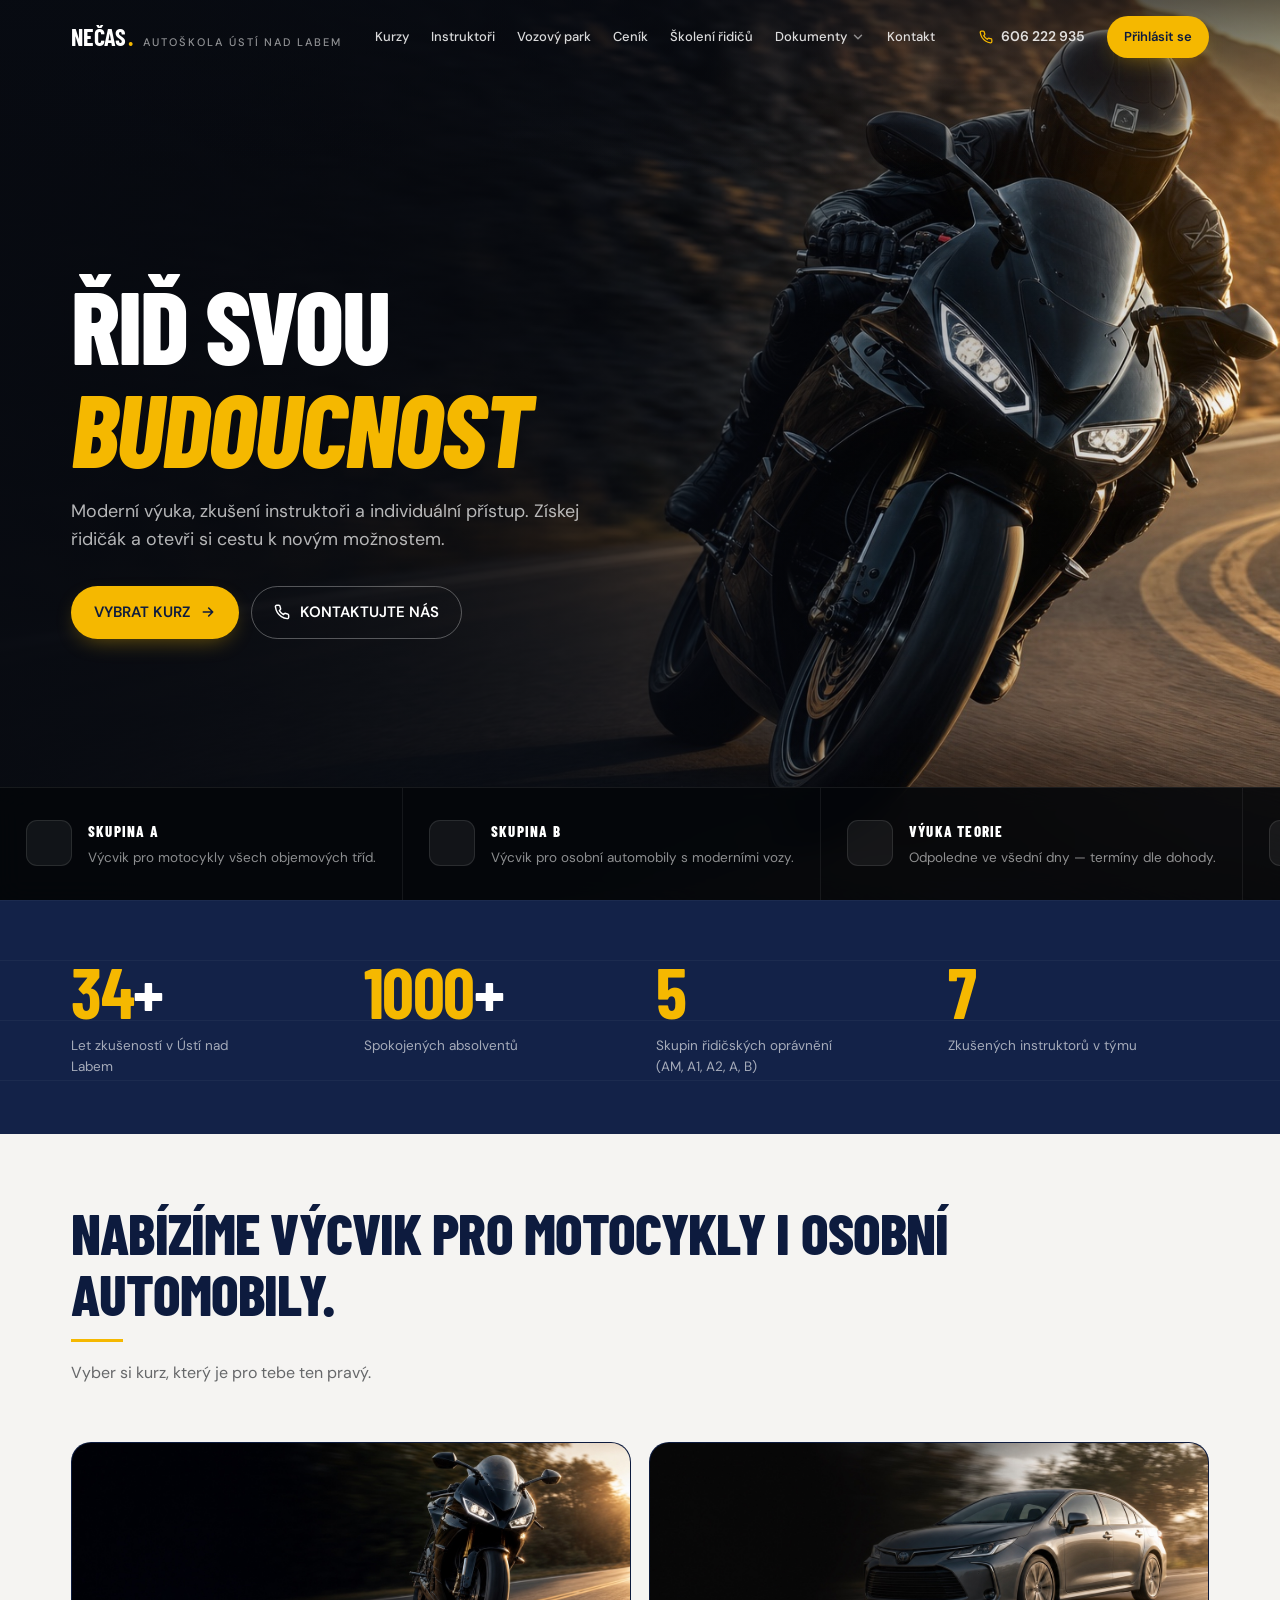
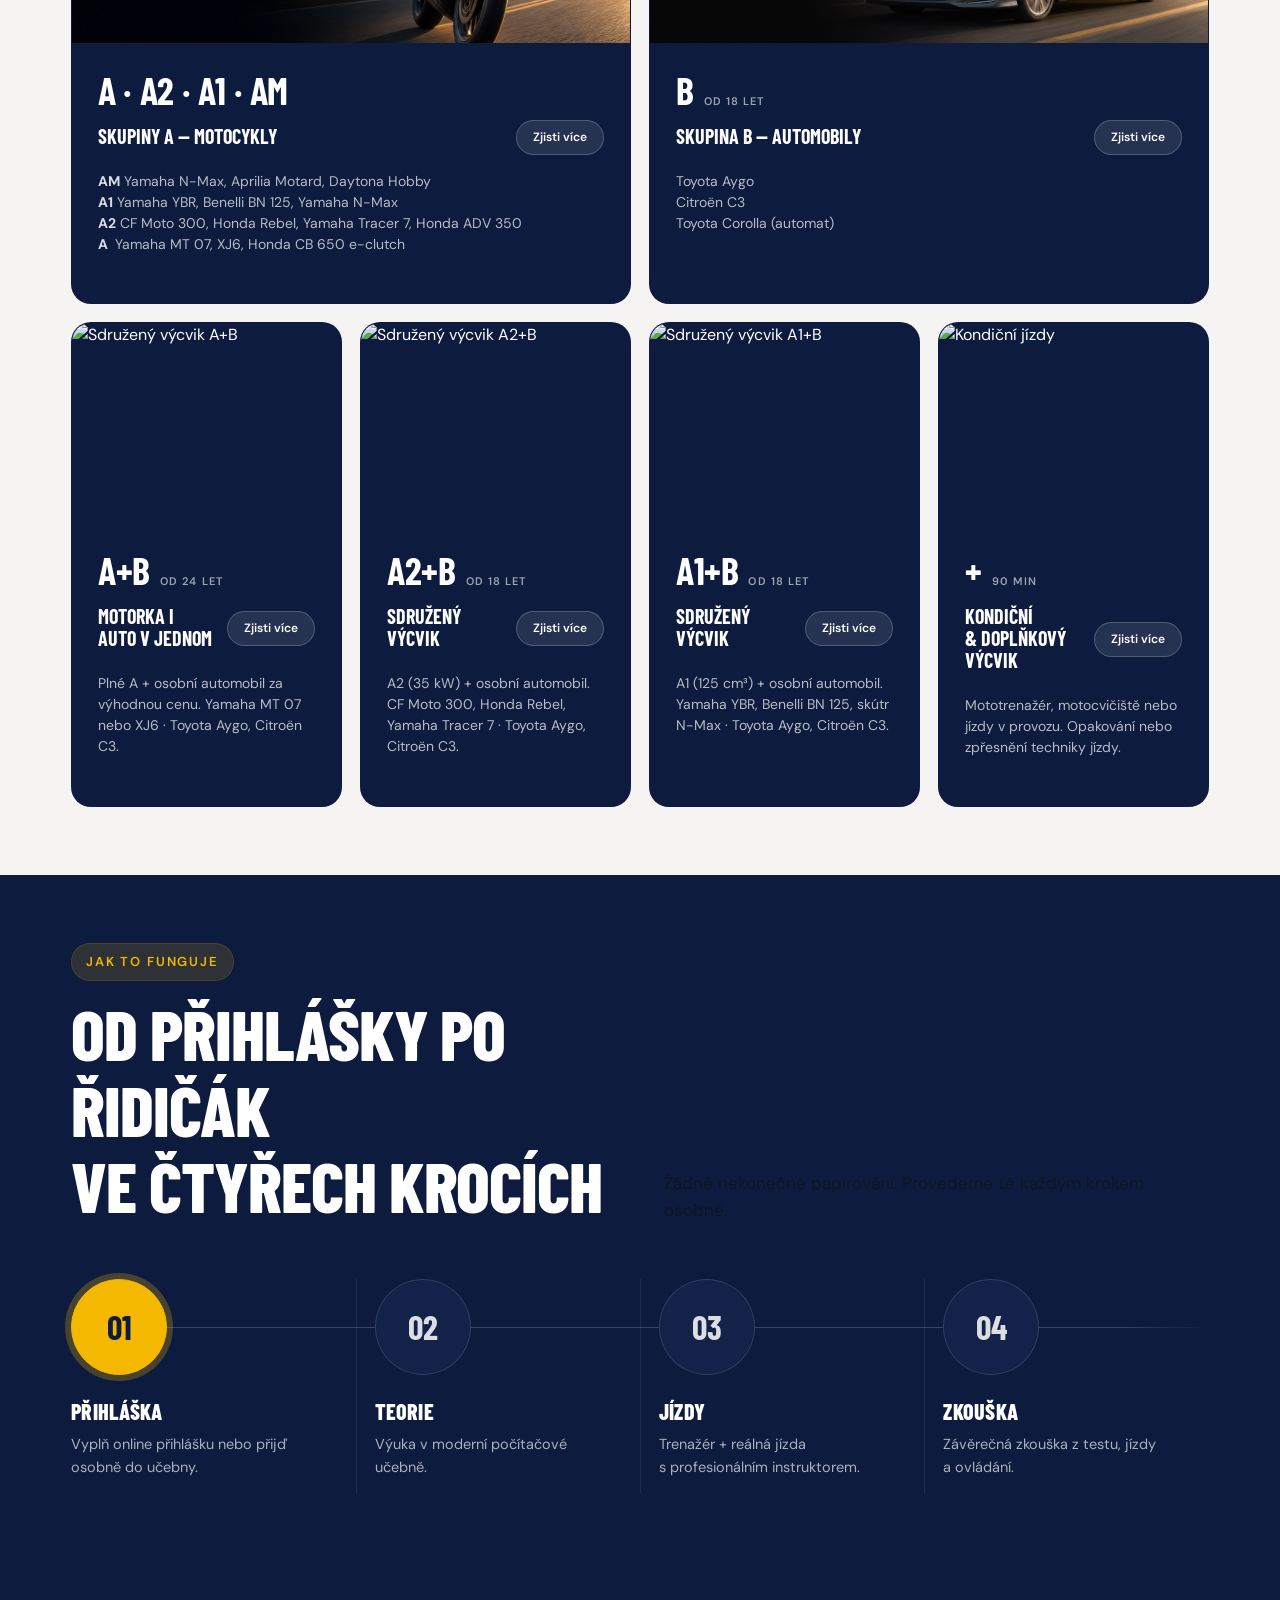
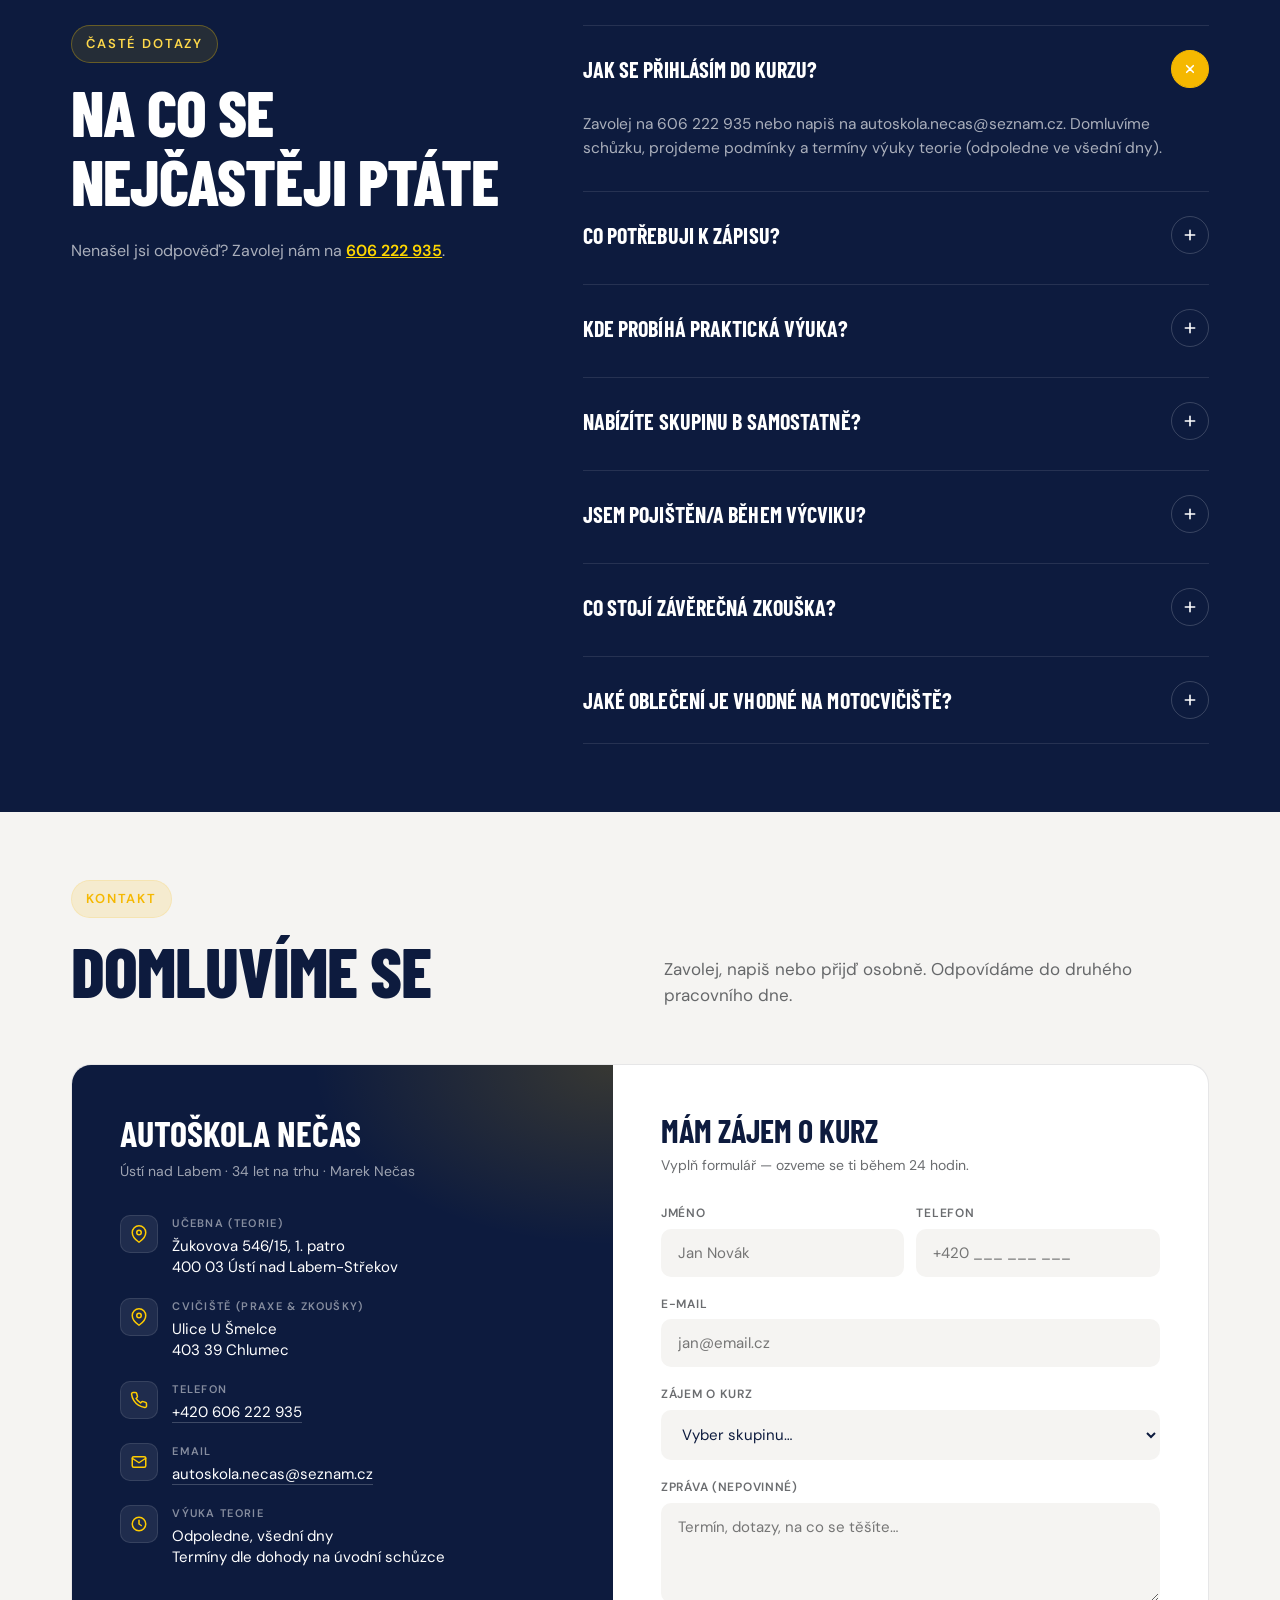
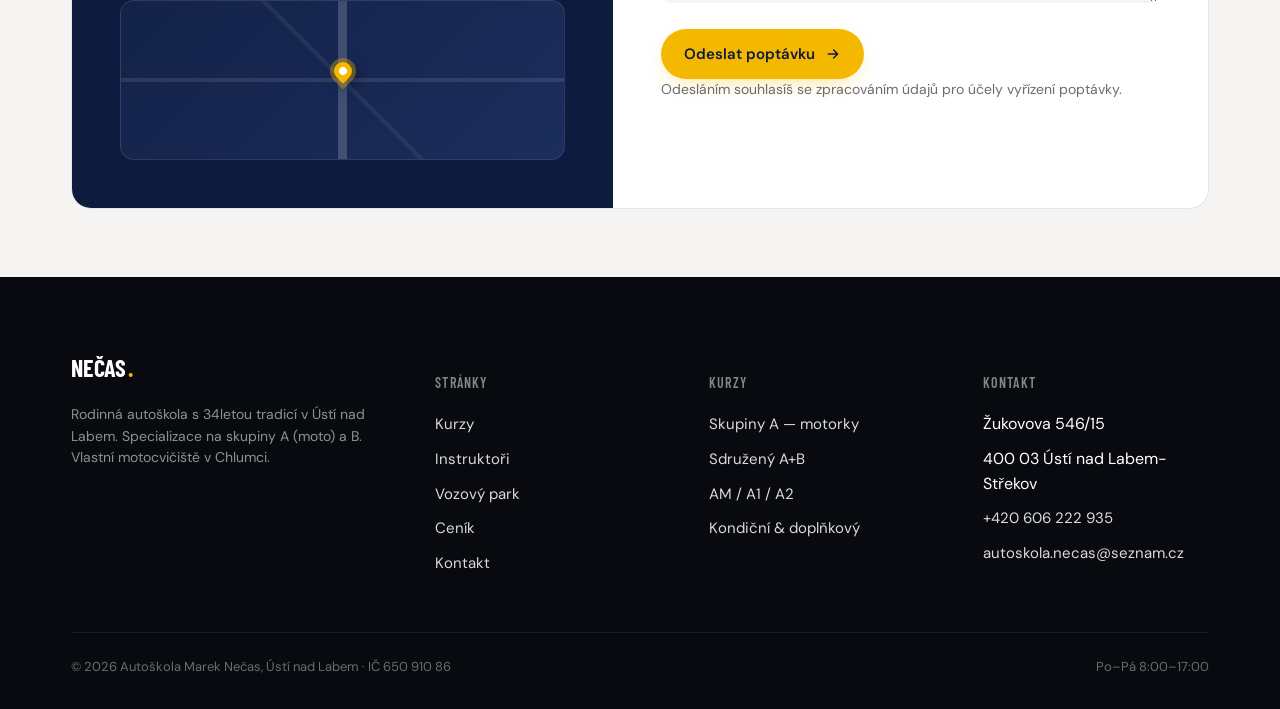
==== index.html @ 1e36114b "Refactor CSS transitions for improved performance and responsiveness across various components" ====
<!doctype html>
<html lang="cs">
<head>
<meta charset="utf-8" />
<meta name="viewport" content="width=device-width,initial-scale=1" />
<title>Autoškola Nečas Ústí nad Labem — Získej řidičák s jistotou</title>
<meta name="description" content="Autoškola Marek Nečas v Ústí nad Labem. 34+ let tradice, specializace na skupiny A (moto) a B. Vlastní motocvičiště v Chlumci. Tel: 606 222 935." />
<link rel="preconnect" href="https://fonts.googleapis.com">
<link rel="preconnect" href="https://fonts.gstatic.com" crossorigin>
<link href="https://fonts.googleapis.com/css2?family=Barlow+Condensed:ital,wght@0,700;0,800;0,900;1,700;1,800;1,900&family=DM+Sans:wght@400;500;600;700&display=block" rel="stylesheet">
<link rel="stylesheet" href="https://cdn.jsdelivr.net/npm/@tabler/icons-webfont@latest/dist/tabler-icons.min.css">
<link rel="stylesheet" href="css/style.css">
<style>
/* HERO — dark split with photo */
.hero{position:relative; background:#080B12; color:#fff; height:100svh; min-height:500px; display:flex; flex-direction:column; padding:clamp(100px,12vw,150px) 0 0; margin-top:calc(-1 * var(--nav-h))}
.hero::before{content:""; position:absolute; top:0; left:0; right:0; height:180px; background:linear-gradient(to bottom, rgba(8,11,18,.65) 0%, transparent 100%); z-index:2; pointer-events:none}
/* Right photo */
.hero__photo{position:absolute; inset:0; width:100%; height:100%; pointer-events:none; z-index:1}
.hero__photo img{width:100%; height:100%; object-fit:cover; object-position:center center}
.hero__photo::before{content:""; position:absolute; inset:0; background:linear-gradient(to right, rgba(8,11,18,.92) 0%, rgba(8,11,18,.70) 45%, rgba(8,11,18,.25) 75%, transparent 100%); z-index:2; pointer-events:none}
/* Hero content — left side */
.hero__content{position:relative; z-index:2; max-width:var(--max); margin:0 auto; padding:0 var(--pad) clamp(130px,16vh,160px); width:100%; flex:1 1 auto; display:flex; align-items:center}
.hero__inner{max-width:clamp(300px,46%,560px)}
.hero__inner h1{color:#fff; font-size:clamp(52px,8vw,116px); max-width:14ch; margin:0 0 20px; line-height:1; letter-spacing:-.02em; padding-top:0.06em}
.hero__inner h1 .accent{color:var(--red); display:block; font-style:italic; padding-right:0.18em; overflow:visible}
.hero__lead{font-size:clamp(16px,1.4vw,18px); color:rgba(255,255,255,.70); max-width:44ch; line-height:1.55; margin:0 0 32px}
.hero__ctas{display:flex; flex-wrap:wrap; gap:12px}
/* Feature strip */
.hero__strip{position:absolute; bottom:0; left:0; right:0; z-index:3; background:rgba(4,6,10,.88); backdrop-filter:blur(12px); border-top:1px solid rgba(255,255,255,.08); overflow:hidden}
.hero__strip-inner{display:flex; width:max-content; animation:hero-ticker 55s linear infinite}
.hero__strip-inner:hover{animation-play-state:paused}
@keyframes hero-ticker{from{transform:translateX(0)} to{transform:translateX(-50%)}}
.hero__strip-item{flex-shrink:0; min-width:260px; display:flex; align-items:flex-start; gap:16px; padding:32px 26px; border-right:1px solid rgba(255,255,255,.07)}
.hero__strip-icon{flex-shrink:0; width:46px; height:46px; border-radius:11px; background:rgba(255,255,255,.06); border:1px solid rgba(255,255,255,.10); display:flex; align-items:center; justify-content:center; color:var(--red)}
.hero__strip-icon .ti{font-size:23px; line-height:1; display:flex}
.hero__strip-item strong{display:block; font-family:var(--f-display); font-size:15px; font-weight:800; letter-spacing:.08em; text-transform:uppercase; color:#fff; margin-bottom:5px}
.hero__strip-item p{font-size:13.5px; color:rgba(255,255,255,.55); line-height:1.5; margin:0}
/* Tablet */
@media(max-width:920px){
  .hero__inner{max-width:65%}
  .hero__photo img{object-fit:cover; object-position:70% center}
  .hero__photo::before{background:linear-gradient(to right, rgba(8,11,18,.97) 0%, rgba(8,11,18,.80) 42%, rgba(8,11,18,.35) 68%, transparent 100%)}
}
/* Mobil */
@media(max-width:720px){
  .hero{padding:clamp(78px,14vw,106px) 0 0}
  .hero__content{align-items:flex-start; padding-top:clamp(16px,4vw,28px)}
  /* Foto jen pravá polovina — motorka vyčnívá jako accent */
  .hero__photo{position:absolute; inset:0; width:100%; height:100%}
  .hero__photo img{object-fit:cover; object-position:75% center; width:100%; height:100%}
  /* Silný gradient zleva — levá polovina tmavá pro text, pravá průhledná */
  .hero__photo::before{background:linear-gradient(to right, rgba(8,11,18,.98) 0%, rgba(8,11,18,.90) 45%, rgba(8,11,18,.50) 68%, transparent 100%)}
  .hero__inner{max-width:100%}
  .hero__strip-item{padding:22px 18px; min-width:220px}
}
@media(max-width:480px){
  .hero__inner h1{font-size:clamp(44px,12vw,68px)}
  .hero__strip-item p{display:none}
  .hero__strip-item{padding:16px 12px; gap:10px}
}
@media (max-width:720px){
  .hero__ctas .btn--primary{background:var(--ink); color:#fff; box-shadow:none}
  .hero__ctas .btn--primary:hover{background:#111827; color:#fff}
  .hero__ctas .btn--ghost-dark{background:rgba(15,17,23,.45); backdrop-filter:blur(6px); border-color:rgba(255,255,255,.4)}
}
@media (max-width:640px){
  .course--feature{grid-template-columns:1fr}
  .course__visual{display:none}
}

/* STATS */
.stats{background:var(--ink-2); color:#fff; padding:48px 0; position:relative; overflow:hidden}
.stats::before{content:""; position:absolute; inset:0; background-image:linear-gradient(rgba(255,255,255,.04) 1px, transparent 1px); background-size:100% 60px; pointer-events:none}
.stats__grid{position:relative; display:grid; grid-template-columns:repeat(4, 1fr); gap:32px}
.stat{padding:8px 0}
.stat__num{font-family:var(--f-display); font-weight:700; font-size:clamp(48px, 5.5vw, 72px); line-height:1; color:var(--red); letter-spacing:-.02em}
.stat__lbl{margin-top:10px; font-size:13.5px; color:rgba(255,255,255,.62); max-width:22ch}
@media (max-width:780px){.stats__grid{grid-template-columns:repeat(2,1fr); gap:28px}}

/* SECTION */
.section{padding:clamp(40px, 5.5vw, 68px) 0}
.section.dark{background:var(--ink); color:#fff}
.section.dark h1, .section.dark h2, .section.dark h3, .section.dark h4{color:#fff}
.section.dark p{color:rgba(255,255,255,.7)}
.section__head{display:grid; grid-template-columns:1fr 1fr; gap:48px; align-items:end; margin-bottom:56px}
.section__head p{color:var(--muted); font-size:17px; max-width:48ch; margin:0}
.section.dark .section__head p{color:rgba(255,255,255,.7)}
@media (max-width:780px){.section__head{grid-template-columns:1fr; gap:20px; margin-bottom:36px}}

/* COURSES grid */
.courses{background:var(--paper)}
.courses__grid{display:grid; grid-template-columns:repeat(4, 1fr); gap:18px}
.course{background:#fff; border:1px solid var(--line); border-radius:var(--r-lg); padding:28px 26px; display:flex; flex-direction:column; justify-content:space-between; min-height:340px; transition:box-shadow .2s ease, border-color .2s ease; position:relative}
.course:hover{box-shadow:0 24px 50px -24px rgba(15,17,23,.18); border-color:rgba(245,184,0,.50)}
.course__icon{width:48px; height:48px; border-radius:12px; background:var(--paper); display:flex; align-items:center; justify-content:center; color:var(--ink); margin-bottom:24px}
.course__icon svg{width:24px; height:24px}
.course__icon .ti{font-size:24px; line-height:1; display:flex}
.course__icons{display:flex; align-items:center; gap:8px; margin-bottom:24px}
.course__icons .course__icon{margin-bottom:0}
.course__icons-sep{font-size:13px; font-weight:700; opacity:.4; line-height:1}
.course__group{font-family:var(--f-display); font-weight:700; font-size:38px; line-height:1; color:var(--ink); letter-spacing:-.01em; display:flex; align-items:baseline; gap:10px; flex-wrap:wrap}
.course__group .age{font-family:var(--f-text); font-size:11px; font-weight:600; color:var(--muted); letter-spacing:.1em; text-transform:uppercase}
.course__name{font-family:var(--f-display); font-size:20px; font-weight:700; line-height:1.1; margin:8px 0 12px; text-transform:uppercase}
.course__desc{color:var(--muted); font-size:14px; line-height:1.5; margin:0 0 20px}
.course__foot{display:flex; align-items:center; justify-content:space-between; gap:12px; padding-top:20px; border-top:1px solid var(--line)}
.course__price{font-family:var(--f-display); font-weight:800; font-size:22px; color:var(--ink); line-height:1; display:flex; flex-direction:column; gap:4px}
.course__price small{font-family:var(--f-text); font-size:11px; font-weight:500; color:var(--muted); letter-spacing:.08em; text-transform:uppercase}
.course__cta{width:42px; height:42px; border-radius:50%; background:var(--ink); color:#fff; display:flex; align-items:center; justify-content:center; text-decoration:none; transition:background .18s ease, transform .18s ease}
.course__cta:hover{background:var(--red); transform:translate(2px,-2px)}
.course__cta svg{width:18px; height:18px}
.course--feature{grid-column:span 2; background:var(--ink); color:#fff; display:grid; grid-template-columns:1fr auto; gap:24px; position:relative; overflow:hidden; border-color:transparent}
.course--feature::before{content:""; position:absolute; inset:0; background:radial-gradient(closest-side, rgba(245,184,0,.20), transparent 70%); top:-40%; right:-40%; width:80%; height:80%; filter:blur(40px)}
.course--feature > *{position:relative; z-index:1}
.course--feature .course__icon{background:rgba(255,255,255,.10); color:#fff}
.course--feature .course__group{color:#fff}
.course--feature .course__group .age{color:rgba(255,255,255,.6)}
.course--feature .course__desc{color:rgba(255,255,255,.7)}
.course--feature .course__price{color:#fff}
.course--feature .course__foot{border-top-color:rgba(255,255,255,.14)}
.course--feature .course__cta{background:var(--red)}
.course--feature .course__cta:hover{background:#fff; color:var(--ink)}
.course--dark{background:var(--ink); color:#fff; border-color:transparent}
.course--dark .course__icon{background:rgba(255,255,255,.10); color:#fff}
.course--dark .course__group{color:#fff}
.course--dark .course__group .age{color:rgba(255,255,255,.6)}
.course--dark .course__desc{color:rgba(255,255,255,.7)}
.course--dark .course__price{color:#fff}
.course--dark .course__price small{color:rgba(255,255,255,.5)}
.course--dark .course__foot{border-top-color:rgba(255,255,255,.14)}
.course--dark .course__cta{background:var(--red)}
.course--dark .course__cta:hover{background:#fff; color:var(--ink)}
.course--dark:hover{border-color:rgba(245,184,0,.55)}
.course__badge{display:table; margin-left:auto; background:var(--red); color:var(--ink); font-size:11px; font-weight:700; letter-spacing:.1em; text-transform:uppercase; padding:7px 12px; border-radius:999px; margin-bottom:20px}
.course__visual{display:flex; align-items:flex-end; justify-content:flex-end; margin:-28px -26px -28px 0}
.big-letter{font-family:var(--f-display); font-weight:700; font-size:280px; line-height:.78; color:rgba(255,255,255,.06); letter-spacing:-.04em; user-select:none}
@media (max-width:1080px){.courses__grid{grid-template-columns:1fr 1fr} .course--feature{grid-column:span 2}}
@media (max-width:640px){.courses__grid{grid-template-columns:1fr} .course--feature{grid-column:span 1} .big-letter{font-size:200px}}

/* COURSES INTRO */
.courses__intro{margin-bottom:56px}
.courses__intro-text h2{font-size:clamp(36px,4.5vw,60px); margin:0 0 0; line-height:1.05}
.courses__intro-text h2::after{content:""; display:block; width:52px; height:3px; background:var(--red); margin-top:16px; margin-bottom:18px}
.courses__intro-text p{color:var(--muted); font-size:16px; max-width:40ch; margin:0 0 14px; line-height:1.6}
.courses__intro-text .promo{font-size:13.5px}
.courses__intro-text .promo strong{color:var(--red)}
/* GROUP OVERVIEW CARDS */
.course--group{grid-column:span 2; background:var(--ink); color:#fff; padding:0; border-color:transparent; min-height:auto; overflow:hidden; display:flex; flex-direction:column; justify-content:flex-start}
.course--group.course--single{grid-column:span 1}
.course--group:hover{border-color:rgba(245,184,0,.50)}
.course--group .course__group-img{height:200px; overflow:hidden; flex-shrink:0}
.course--group .course__group-img img{width:100%; height:100%; object-fit:cover; object-position:center center}
.course--group .course__group-body{padding:28px 26px; display:flex; flex-direction:column; flex:1}
.course--group .course__group{color:#fff}
.course--group .course__group .age{color:rgba(255,255,255,.6)}
.course--group .course__desc{color:rgba(255,255,255,.7); flex:1}
.course--group .course__foot{border-top-color:rgba(255,255,255,.14); justify-content:flex-end}
.course--group .course__cta{background:var(--red)}
.course--group .course__cta:hover{background:#fff; color:var(--ink)}
/* Zjisti více pill button */
.course__name-row{display:flex; align-items:center; justify-content:space-between; gap:12px; margin:8px 0 12px}
.course__more{font-family:var(--f-text); font-size:12px; font-weight:600; color:var(--ink); background:var(--paper-2); border:1px solid var(--line); border-radius:999px; padding:7px 16px; text-decoration:none; white-space:nowrap; flex-shrink:0; transition:background .15s, color .15s, border-color .15s}
.course__more:hover{background:var(--ink); color:#fff; border-color:var(--ink)}
.course--feature .course__more,.course--dark .course__more,.course--group .course__more{color:#fff; background:rgba(255,255,255,.10); border-color:rgba(255,255,255,.20)}
.course--feature .course__more:hover,.course--dark .course__more:hover,.course--group .course__more:hover{background:var(--red); color:var(--ink); border-color:var(--red)}

/* GALLERY */
.fleet-groups{display:grid; grid-template-columns:repeat(auto-fill, minmax(210px, 1fr)); gap:16px; margin-bottom:48px}
.fleet-group{background:var(--paper); border:1.5px solid var(--line); border-radius:var(--r-md); padding:20px 22px}
.fleet-group__label{font-family:var(--f-display); font-weight:800; font-size:13px; letter-spacing:.1em; text-transform:uppercase; color:var(--red); margin-bottom:8px}
.fleet-group__list{font-size:13.5px; color:var(--muted); line-height:1.7}
.gallery{display:grid; grid-template-columns:repeat(4, 1fr); gap:10px}
.gallery__item{aspect-ratio:3/2; overflow:hidden; border-radius:var(--r-sm); display:block; background:var(--paper-2); cursor:pointer}
.gallery__item img{width:100%; height:100%; object-fit:cover}
@media(max-width:1080px){.gallery{grid-template-columns:repeat(3, 1fr)}}
@media(max-width:640px){.gallery{grid-template-columns:repeat(2, 1fr)}}

/* WHY */
.why{background:#fff}
.why__grid{display:grid; grid-template-columns:1fr 1.4fr; gap:clamp(40px, 6vw, 80px); align-items:start}
.why__intro h2{margin-top:14px; font-size:clamp(40px, 5vw, 68px)}
.why__intro p{color:var(--muted); margin:24px 0 32px; max-width:36ch}
.why__sig{display:flex; align-items:center; gap:14px; margin-top:48px; padding-top:24px; border-top:1px solid var(--line)}
.avatar{width:48px; height:48px; border-radius:50%; background:linear-gradient(135deg, var(--red), #C98E00); color:var(--ink); font-family:var(--f-display); font-weight:800; font-size:18px; display:flex; align-items:center; justify-content:center}
.why__sig strong{display:block; font-size:15px}
.why__sig span{display:block; color:var(--muted); font-size:13px}
.why__features{display:grid; grid-template-columns:1fr 1fr; gap:18px}
.feature{background:var(--paper); border:1px solid var(--line); border-radius:var(--r-lg); padding:32px 28px; position:relative; transition:background .18s ease}
.feature:hover{background:#fff; box-shadow:0 24px 50px -24px rgba(15,17,23,.14)}
.feature__num{position:absolute; top:24px; right:28px; font-family:var(--f-text); font-size:11px; font-weight:600; letter-spacing:.14em; color:var(--muted)}
.feature__icon{width:52px; height:52px; border-radius:14px; background:#fff; border:1px solid var(--line); display:flex; align-items:center; justify-content:center; color:var(--ink); margin-bottom:24px}
.feature__icon svg{width:26px; height:26px}
.feature h3{margin-bottom:10px}
.feature p{color:var(--muted); font-size:14.5px; line-height:1.55; margin:0}
@media (max-width:880px){.why__grid{grid-template-columns:1fr} .why__features{grid-template-columns:1fr}}

/* PROCESS */
.process{background:var(--ink); color:#fff}
.process__steps{display:grid; grid-template-columns:repeat(4, 1fr); gap:0; position:relative}
.process__steps::before{content:""; position:absolute; left:0; right:0; top:48px; height:1px; background:linear-gradient(90deg, transparent, rgba(255,255,255,.18) 8%, rgba(255,255,255,.18) 92%, transparent)}
.step{padding:0 18px; position:relative; border-left:1px solid rgba(255,255,255,.08)}
.step:first-child{border-left:none; padding-left:0}
.step__num{width:96px; height:96px; border-radius:50%; background:var(--ink-2); border:1px solid rgba(255,255,255,.12); font-family:var(--f-display); font-weight:700; font-size:34px; display:flex; align-items:center; justify-content:center; margin-bottom:24px; position:relative; z-index:1; color:rgba(255,255,255,.85)}
.step.is-active .step__num{background:var(--red); border-color:var(--red); color:var(--ink); box-shadow:0 0 0 6px rgba(245,184,0,.25)}
.step h3{font-size:22px; text-transform:uppercase; font-family:var(--f-display); font-weight:800; letter-spacing:.01em; margin-bottom:10px}
.step p{color:rgba(255,255,255,.65); font-size:14.5px; line-height:1.55}
@media (max-width:880px){.process__steps{grid-template-columns:1fr 1fr} .process__steps::before{display:none} .step{border-left:none; padding:0; margin-bottom:32px}}

/* PRICE TABLE */
.price-list{display:flex; flex-direction:column; gap:10px}
.price-row{display:grid; grid-template-columns:80px 1fr 140px 120px; gap:24px; align-items:center; background:#fff; border:1px solid var(--line); border-radius:var(--r-md); padding:20px 24px; transition:border-color .15s ease}
.price-row:hover{border-color:rgba(245,184,0,.50)}
.price-row.is-feature{background:var(--ink); color:#fff; border-color:transparent}
.price-row.is-feature .price-row__group{color:var(--red-2)}
.price-row.is-feature .price-row__desc{color:rgba(255,255,255,.65)}
.price-row.is-feature .price-row__price{color:#fff}
.price-row.is-feature .price-row__price small{color:rgba(255,255,255,.5)}
.price-row__group{font-family:var(--f-display); font-weight:700; font-size:48px; line-height:1; color:var(--ink)}
.price-row__name{font-family:var(--f-display); font-size:18px; font-weight:700; text-transform:uppercase; line-height:1.1}
.price-row__desc{color:var(--muted); font-size:13px; margin:6px 0 0}
.price-row__price{font-family:var(--f-display); font-weight:800; font-size:24px; color:var(--ink); line-height:1; display:flex; flex-direction:column; gap:4px; text-align:right}
.price-row__price small{font-family:var(--f-text); font-size:11px; font-weight:500; color:var(--muted); letter-spacing:.08em; text-transform:uppercase}
.price-row__action{text-align:right}
@media (max-width:780px){.price-row{grid-template-columns:60px 1fr; gap:14px} .price-row__price, .price-row__action{grid-column:span 2; text-align:left} .price-row__action{padding-top:8px; border-top:1px solid var(--line)} .price-row.is-feature .price-row__action{border-top-color:rgba(255,255,255,.12)} .price-row__group{font-size:38px}}
.price-note{display:inline-flex; align-items:center; gap:10px; font-size:14px; color:var(--muted); background:#fff; border:1px solid var(--line); padding:14px 18px; border-radius:var(--r-md); margin-top:24px}
.price-note svg{width:18px; height:18px; color:var(--red); flex:0 0 auto}

/* FAQ */
.faq{background:var(--ink); color:#fff}
.faq__grid{display:grid; grid-template-columns:1fr 1.4fr; gap:64px; align-items:start}
.faq__list{display:flex; flex-direction:column; gap:6px}
.faq__item{border-top:1px solid rgba(255,255,255,.10)}
.faq__item:last-child{border-bottom:1px solid rgba(255,255,255,.10)}
.faq__q{width:100%; padding:24px 0; display:flex; justify-content:space-between; align-items:center; gap:24px; font-family:var(--f-display); font-size:22px; text-transform:uppercase; font-weight:700; text-align:left; color:#fff; letter-spacing:.005em; transition:color .15s ease}
.faq__q:hover{color:var(--red-2)}
.plus{width:38px; height:38px; border-radius:50%; border:1px solid rgba(255,255,255,.18); display:flex; align-items:center; justify-content:center; flex:0 0 auto; transition:transform .25s ease, background .15s ease, border-color .15s ease}
.plus svg{width:16px; height:16px}
.faq__item.open .plus{transform:rotate(45deg); background:var(--red); border-color:var(--red)}
.faq__a{display:grid; grid-template-rows:0fr; transition:grid-template-rows .3s ease}
.faq__a > div{overflow:hidden; color:rgba(255,255,255,.65); font-size:15.5px; line-height:1.6; max-width:60ch}
.faq__item.open .faq__a{grid-template-rows:1fr}
.faq__item.open .faq__a > div{padding-bottom:24px}
@media (max-width:880px){.faq__grid{grid-template-columns:1fr; gap:24px}}

/* CONTACT */
.contact{background:var(--paper)}
.contact__grid{display:grid; grid-template-columns:1fr 1.1fr; gap:0; background:#fff; border:1px solid var(--line); border-radius:var(--r-lg); overflow:hidden}
.contact__info{background:var(--ink); color:#fff; padding:48px; position:relative; overflow:hidden}
.contact__info::before{content:""; position:absolute; inset:0; background:radial-gradient(500px 300px at 100% 0%, rgba(245,184,0,.18), transparent 60%)}
.contact__info > *{position:relative; z-index:1}
.contact__info h3{font-family:var(--f-display); font-size:36px; text-transform:uppercase; color:#fff; margin-bottom:8px}
.contact__info > p{color:rgba(255,255,255,.6); font-size:14px; margin:0 0 32px}
.contact__list{list-style:none; margin:0; padding:0; display:flex; flex-direction:column; gap:20px}
.contact__list li{display:grid; grid-template-columns:auto 1fr; gap:14px; align-items:start}
.contact__list .ico{width:38px; height:38px; border-radius:10px; background:rgba(255,255,255,.08); border:1px solid rgba(255,255,255,.10); display:flex; align-items:center; justify-content:center; color:var(--red-2)}
.contact__list .ico svg{width:18px; height:18px}
.contact__list .lbl{font-size:11px; font-weight:600; color:rgba(255,255,255,.5); letter-spacing:.12em; text-transform:uppercase; margin-bottom:4px}
.contact__list .val{font-size:15px; line-height:1.4; color:#fff}
.contact__list .val a{color:#fff; text-decoration:none; border-bottom:1px solid rgba(255,255,255,.2)}
.contact__list .val a:hover{border-color:var(--red-2)}
.contact__map{margin-top:32px; position:relative; height:160px; border-radius:var(--r-md); overflow:hidden; border:1px solid rgba(255,255,255,.10); background:linear-gradient(135deg, var(--ink-2), var(--ink-3))}
.contact__map .roads{position:absolute; inset:0; background-image:linear-gradient(90deg, transparent 49%, rgba(255,255,255,.18) 49% 51%, transparent 51%), linear-gradient(0deg, transparent 49%, rgba(255,255,255,.10) 49% 51%, transparent 51%), linear-gradient(45deg, transparent 49.5%, rgba(255,255,255,.06) 49.5% 50.5%, transparent 50.5%)}
.contact__map .pin{position:absolute; left:50%; top:50%; width:18px; height:18px; background:var(--red); border-radius:50% 50% 50% 0; transform:translate(-50%, -100%) rotate(-45deg); box-shadow:0 0 0 4px rgba(245,184,0,.35), 0 8px 16px rgba(0,0,0,.4)}
.contact__map .pin::after{content:""; position:absolute; inset:5px; background:#fff; border-radius:50%}
.contact__form{padding:48px}
.contact__form h3{font-family:var(--f-display); font-size:32px; text-transform:uppercase; margin-bottom:6px}
.contact__form > p{color:var(--muted); font-size:14px; margin:0 0 28px}
.field{display:flex; flex-direction:column; gap:6px; margin-bottom:18px}
.field-row{display:grid; grid-template-columns:1fr 1fr; gap:12px}
.field-row .field{margin-bottom:18px}
.field label{font-size:12px; font-weight:600; color:var(--muted); letter-spacing:.06em; text-transform:uppercase}
.field input, .field select, .field textarea{font-family:inherit; font-size:15px; padding:13px 16px; background:var(--paper); border:1.5px solid transparent; border-radius:10px; color:var(--ink); outline:none; transition:border-color .15s ease, background .15s ease; width:100%}
.field textarea{min-height:100px; resize:vertical; font-family:inherit}
.field input:focus, .field select:focus, .field textarea:focus{border-color:var(--red); background:#fff}
.field.is-error input, .field.is-error select, .field.is-error textarea{border-color:#E6A000; background:rgba(245,184,0,.07)}
.form-note{color:var(--muted); font-size:12px; margin-top:14px}
.contact__form button{margin-top:8px}
.form-success{background:#0F1117; color:#fff; padding:28px; border-radius:var(--r-md); text-align:center}
.form-success svg{width:48px; height:48px; color:#3FE07F; margin:0 auto 16px}
.form-success h4{font-family:var(--f-display); font-size:24px; text-transform:uppercase; margin-bottom:8px}
.form-success p{color:rgba(255,255,255,.65); font-size:14px; margin:0}
@media (max-width:880px){.contact__grid{grid-template-columns:1fr} .contact__info, .contact__form{padding:32px} .field-row{grid-template-columns:1fr}}

/* Mobile doplnění */
@media (max-width:640px){
  .course{min-height:0}
  .course--group{grid-column:span 1}
  .course--group .course__group-img{height:160px}
  .process__steps{grid-template-columns:1fr}
  .step__num{width:72px; height:72px; font-size:26px}
  .step{padding:0; margin-bottom:24px}
}
@media (max-width:480px){
  .stats__grid{grid-template-columns:1fr}
}

</style>
</head>
<body>

<!-- NAV -->
<nav class="nav" id="siteNav" aria-label="Hlavní navigace">
  <div class="nav__inner">
    <a href="#hero" class="logo">NEČAS<span class="dot">.</span><span class="small">Autoškola Ústí nad Labem</span></a>
    <div class="nav__links">
      <a href="#kurzy">Kurzy</a>
      <a href="instruktori.html">Instruktoři</a>
      <a href="vozovy-park.html">Vozový park</a>
      <a href="cenik.html">Ceník</a>
      <a href="cenik.html#skoleni">Školení řidičů</a>
      <div class="nav__drop">
        <a href="#">Dokumenty <svg viewBox="0 0 24 24" fill="none" stroke="currentColor" stroke-width="2.5" stroke-linecap="round" stroke-linejoin="round"><path d="M6 9l6 6 6-6"/></svg></a>
        <div class="nav__drop-menu">
          <a href="https://www.autoskolanecas.cz/_files/ugd/nova_zadost.pdf" target="_blank" download><div class="nav__drop-icon"><svg viewBox="0 0 24 24" fill="none" stroke="currentColor" stroke-width="2" stroke-linecap="round" stroke-linejoin="round"><path d="M14 2H6a2 2 0 0 0-2 2v16a2 2 0 0 0 2 2h12a2 2 0 0 0 2-2V8z"/><polyline points="14 2 14 8 20 8"/></svg></div><div class="nav__drop-label"><span>Přihláška do kurzu</span><small>PDF ke stažení</small></div></a>
          <a href="https://www.autoskolanecas.cz/_files/ugd/Posudekozdravotnizpusobilosti.doc" target="_blank" download><div class="nav__drop-icon"><svg viewBox="0 0 24 24" fill="none" stroke="currentColor" stroke-width="2" stroke-linecap="round" stroke-linejoin="round"><path d="M14 2H6a2 2 0 0 0-2 2v16a2 2 0 0 0 2 2h12a2 2 0 0 0 2-2V8z"/><polyline points="14 2 14 8 20 8"/></svg></div><div class="nav__drop-label"><span>Posudek zdravotní způsobilosti</span><small>DOC ke stažení</small></div></a>
        </div>
      </div>
      <a href="#kontakt">Kontakt</a>
    </div>
    <div class="nav__cta">
      <a href="tel:+420606222935" class="nav__phone">
        <svg viewBox="0 0 24 24" fill="none" stroke="currentColor" stroke-width="2.2" stroke-linecap="round" stroke-linejoin="round"><path d="M22 16.92v3a2 2 0 0 1-2.18 2 19.79 19.79 0 0 1-8.63-3.07 19.5 19.5 0 0 1-6-6A19.79 19.79 0 0 1 2.12 4.18 2 2 0 0 1 4.11 2h3a2 2 0 0 1 2 1.72c.13.96.37 1.9.72 2.81a2 2 0 0 1-.45 2.11L8.09 9.91a16 16 0 0 0 6 6l1.27-1.27a2 2 0 0 1 2.11-.45c.91.35 1.85.59 2.81.72A2 2 0 0 1 22 16.92z"/></svg>
        606 222 935
      </a>
      <a href="#kontakt" class="btn btn--primary btn--sm">Přihlásit se</a>
      <button class="nav__burger" id="burgerBtn" aria-label="Menu">
        <svg viewBox="0 0 24 24" fill="none" stroke="currentColor" stroke-width="2" stroke-linecap="round"><path d="M4 7h16M4 12h16M4 17h16"/></svg>
      </button>
    </div>
  </div>
</nav>
<div class="nav__drawer" id="navDrawer">
  <button class="nav__drawer-close" id="drawerClose"><svg viewBox="0 0 24 24" width="20" height="20" fill="none" stroke="currentColor" stroke-width="2" stroke-linecap="round"><path d="M6 6l12 12M18 6L6 18"/></svg></button>
  <div class="nav__drawer-card">
    <a href="#kurzy">Kurzy <svg viewBox="0 0 24 24" width="18" height="18" fill="none" stroke="currentColor" stroke-width="2" stroke-linecap="round"><path d="M5 12h14M13 6l6 6-6 6"/></svg></a>
    <a href="instruktori.html">Instruktoři <svg viewBox="0 0 24 24" width="18" height="18" fill="none" stroke="currentColor" stroke-width="2" stroke-linecap="round"><path d="M5 12h14M13 6l6 6-6 6"/></svg></a>
    <a href="vozovy-park.html">Vozový park <svg viewBox="0 0 24 24" width="18" height="18" fill="none" stroke="currentColor" stroke-width="2" stroke-linecap="round"><path d="M5 12h14M13 6l6 6-6 6"/></svg></a>
    <a href="cenik.html">Ceník <svg viewBox="0 0 24 24" width="18" height="18" fill="none" stroke="currentColor" stroke-width="2" stroke-linecap="round"><path d="M5 12h14M13 6l6 6-6 6"/></svg></a>
    <a href="cenik.html#skoleni">Školení řidičů <svg viewBox="0 0 24 24" width="18" height="18" fill="none" stroke="currentColor" stroke-width="2" stroke-linecap="round"><path d="M5 12h14M13 6l6 6-6 6"/></svg></a>
    <a href="https://www.autoskolanecas.cz/_files/ugd/nova_zadost.pdf" target="_blank" download>Přihláška do kurzu (PDF) <svg viewBox="0 0 24 24" width="18" height="18" fill="none" stroke="currentColor" stroke-width="2" stroke-linecap="round"><path d="M21 15v4a2 2 0 0 1-2 2H5a2 2 0 0 1-2-2v-4"/><polyline points="7 10 12 15 17 10"/><line x1="12" y1="15" x2="12" y2="3"/></svg></a>
    <a href="https://www.autoskolanecas.cz/_files/ugd/Posudekozdravotnizpusobilosti.doc" target="_blank" download>Posudek způsobilosti (DOC) <svg viewBox="0 0 24 24" width="18" height="18" fill="none" stroke="currentColor" stroke-width="2" stroke-linecap="round"><path d="M21 15v4a2 2 0 0 1-2 2H5a2 2 0 0 1-2-2v-4"/><polyline points="7 10 12 15 17 10"/><line x1="12" y1="15" x2="12" y2="3"/></svg></a>
    <a href="#kontakt">Kontakt <svg viewBox="0 0 24 24" width="18" height="18" fill="none" stroke="currentColor" stroke-width="2" stroke-linecap="round"><path d="M5 12h14M13 6l6 6-6 6"/></svg></a>
    <a href="tel:+420606222935" style="margin-top:8px; background:var(--red); color:var(--ink);">Zavolat: 606 222 935 <svg viewBox="0 0 24 24" width="18" height="18" fill="none" stroke="currentColor" stroke-width="2" stroke-linecap="round"><path d="M22 16.92v3a2 2 0 0 1-2.18 2 19.79 19.79 0 0 1-8.63-3.07 19.5 19.5 0 0 1-6-6A19.79 19.79 0 0 1 2.12 4.18 2 2 0 0 1 4.11 2h3a2 2 0 0 1 2 1.72c.13.96.37 1.9.72 2.81a2 2 0 0 1-.45 2.11L8.09 9.91a16 16 0 0 0 6 6l1.27-1.27a2 2 0 0 1 2.11-.45c.91.35 1.85.59 2.81.72A2 2 0 0 1 22 16.92z"/></svg></a>
  </div>
</div>

<main>

<!-- HERO -->
<section class="hero" id="hero" data-screen-label="01 Hero">

  <!-- Foto motorky — pravá strana -->
  <div class="hero__photo" aria-hidden="true">
    <img src="images/hero_section.jpg" alt="">
  </div>

  <!-- Textový obsah — levá strana -->
  <div class="hero__content">
    <div class="hero__inner">
      <h1 data-anim="up" data-delay="1">Řiď svou<span class="accent">BUDOUCNOST</span></h1>
      <p class="hero__lead" data-anim="up" data-delay="2">Moderní výuka, zkušení instruktoři a&nbsp;individuální přístup. Získej řidičák a&nbsp;otevři si cestu k&nbsp;novým možnostem.</p>
      <div class="hero__ctas" data-anim="up" data-delay="3">
        <a href="#kurzy" class="btn btn--primary">VYBRAT KURZ <svg viewBox="0 0 24 24" fill="none" stroke="currentColor" stroke-width="2.4" stroke-linecap="round" stroke-linejoin="round"><path d="M5 12h14M13 6l6 6-6 6"/></svg></a>
        <a href="#kontakt" class="btn btn--ghost-dark"><svg viewBox="0 0 24 24" fill="none" stroke="currentColor" stroke-width="2.2" stroke-linecap="round" stroke-linejoin="round"><path d="M22 16.92v3a2 2 0 0 1-2.18 2 19.79 19.79 0 0 1-8.63-3.07 19.5 19.5 0 0 1-6-6A19.79 19.79 0 0 1 2.12 4.18 2 2 0 0 1 4.11 2h3a2 2 0 0 1 2 1.72c.13.96.37 1.9.72 2.81a2 2 0 0 1-.45 2.11L8.09 9.91a16 16 0 0 0 6 6l1.27-1.27a2 2 0 0 1 2.11-.45c.91.35 1.85.59 2.81.72A2 2 0 0 1 22 16.92z"/></svg> KONTAKTUJTE NÁS</a>
      </div>
    </div>
  </div>

  <!-- Feature strip — ticker -->
  <div class="hero__strip">
    <div class="hero__strip-inner" aria-hidden="true">
      <!-- Set 1 -->
      <div class="hero__strip-item">
        <span class="hero__strip-icon"><i class="ti ti-motorbike"></i></span>
        <div><strong>Skupina A</strong><p>Výcvik pro motocykly všech objemových tříd.</p></div>
      </div>
      <div class="hero__strip-item">
        <span class="hero__strip-icon"><i class="ti ti-car"></i></span>
        <div><strong>Skupina B</strong><p>Výcvik pro osobní automobily s&nbsp;moderními vozy.</p></div>
      </div>
      <div class="hero__strip-item">
        <span class="hero__strip-icon"><i class="ti ti-presentation"></i></span>
        <div><strong>Výuka teorie</strong><p>Odpoledne ve&nbsp;všední dny — termíny dle dohody.</p></div>
      </div>
      <div class="hero__strip-item">
        <span class="hero__strip-icon"><i class="ti ti-route"></i></span>
        <div><strong>Vlastní motocvičiště</strong><p>Cvičiště v&nbsp;Chlumci (U&nbsp;Šmelce) i pro závěrečné zkoušky.</p></div>
      </div>
      <div class="hero__strip-item">
        <span class="hero__strip-icon"><i class="ti ti-calendar"></i></span>
        <div><strong>Flexibilní termíny</strong><p>Přizpůsobíme se tvému času. Jezdi, kdy ti to vyhovuje.</p></div>
      </div>
      <div class="hero__strip-item">
        <span class="hero__strip-icon"><i class="ti ti-users"></i></span>
        <div><strong>7 instruktorů</strong><p>Průměrně přes 14 let praxe každý.</p></div>
      </div>
      <div class="hero__strip-item">
        <span class="hero__strip-icon"><i class="ti ti-user-check"></i></span>
        <div><strong>Individuální přístup</strong><p>Trpělivý a&nbsp;přátelský přístup je u&nbsp;nás samozřejmostí.</p></div>
      </div>
      <div class="hero__strip-item">
        <span class="hero__strip-icon"><i class="ti ti-award"></i></span>
        <div><strong>34 let tradice</strong><p>Rodinná autoškola v&nbsp;Ústí nad Labem od roku 1992.</p></div>
      </div>
      <!-- Set 2 — duplikát pro plynulou smyčku -->
      <div class="hero__strip-item">
        <span class="hero__strip-icon"><i class="ti ti-motorbike"></i></span>
        <div><strong>Skupina A</strong><p>Výcvik pro motocykly všech objemových tříd.</p></div>
      </div>
      <div class="hero__strip-item">
        <span class="hero__strip-icon"><i class="ti ti-car"></i></span>
        <div><strong>Skupina B</strong><p>Výcvik pro osobní automobily s&nbsp;moderními vozy.</p></div>
      </div>
      <div class="hero__strip-item">
        <span class="hero__strip-icon"><i class="ti ti-presentation"></i></span>
        <div><strong>Výuka teorie</strong><p>Odpoledne ve&nbsp;všední dny — termíny dle dohody.</p></div>
      </div>
      <div class="hero__strip-item">
        <span class="hero__strip-icon"><i class="ti ti-route"></i></span>
        <div><strong>Vlastní motocvičiště</strong><p>Cvičiště v&nbsp;Chlumci (U&nbsp;Šmelce) i pro závěrečné zkoušky.</p></div>
      </div>
      <div class="hero__strip-item">
        <span class="hero__strip-icon"><i class="ti ti-calendar"></i></span>
        <div><strong>Flexibilní termíny</strong><p>Přizpůsobíme se tvému času. Jezdi, kdy ti to vyhovuje.</p></div>
      </div>
      <div class="hero__strip-item">
        <span class="hero__strip-icon"><i class="ti ti-users"></i></span>
        <div><strong>7 instruktorů</strong><p>Průměrně přes 14 let praxe každý.</p></div>
      </div>
      <div class="hero__strip-item">
        <span class="hero__strip-icon"><i class="ti ti-user-check"></i></span>
        <div><strong>Individuální přístup</strong><p>Trpělivý a&nbsp;přátelský přístup je u&nbsp;nás samozřejmostí.</p></div>
      </div>
      <div class="hero__strip-item">
        <span class="hero__strip-icon"><i class="ti ti-award"></i></span>
        <div><strong>34 let tradice</strong><p>Rodinná autoškola v&nbsp;Ústí nad Labem od roku 1992.</p></div>
      </div>
    </div>
  </div>

</section>

<!-- STATS -->
<section class="stats" data-screen-label="02 Statistiky">
  <div class="container">
    <div class="stats__grid">
      <div class="stat" data-anim="up"><div class="stat__num">34<span style="color:#fff">+</span></div><div class="stat__lbl">Let zkušeností v&nbsp;Ústí nad Labem</div></div>
      <div class="stat" data-anim="up" data-delay="1"><div class="stat__num">1000<span style="color:#fff">+</span></div><div class="stat__lbl">Spokojených absolventů</div></div>
      <div class="stat" data-anim="up" data-delay="2"><div class="stat__num">5</div><div class="stat__lbl">Skupin řidičských oprávnění (AM, A1, A2, A, B)</div></div>
      <div class="stat" data-anim="up" data-delay="3"><div class="stat__num">7</div><div class="stat__lbl">Zkušených instruktorů v&nbsp;týmu</div></div>
    </div>
  </div>
</section>

<!-- COURSES -->
<section class="courses section" id="kurzy" data-screen-label="03 Kurzy">
  <div class="container">
    <div class="courses__intro">
      <div class="courses__intro-text" data-anim="up">
        <h2>Nabízíme výcvik pro motocykly i&nbsp;osobní automobily.</h2>
        <p>Vyber si kurz, který je pro tebe ten pravý.</p>
      </div>
    </div>
    <div class="courses__grid">

      <!-- Skupina A — přehled -->
      <article class="course course--group" data-anim="up">
        <div class="course__group-img">
          <img src="images/group-A.jpg" alt="Skupina A — motocykly">
        </div>
        <div class="course__group-body">
          <div class="course__group">A · A2 · A1 · AM</div>
          <div class="course__name-row"><div class="course__name">Skupiny A — motocykly</div><a href="cenik.html#skupiny-a" class="course__more">Zjisti více</a></div>
          <p class="course__desc">
            <strong style="color:rgba(255,255,255,.85)">AM</strong> Yamaha N-Max, Aprilia Motard, Daytona Hobby<br>
            <strong style="color:rgba(255,255,255,.85)">A1</strong> Yamaha YBR, Benelli BN 125, Yamaha N-Max<br>
            <strong style="color:rgba(255,255,255,.85)">A2</strong> CF Moto 300, Honda Rebel, Yamaha Tracer 7, Honda ADV 350<br>
            <strong style="color:rgba(255,255,255,.85)">A&nbsp;</strong> Yamaha MT 07, XJ6, Honda CB 650 e-clutch
          </p>
        </div>
      </article>

      <!-- Skupina B — přehled -->
      <article class="course course--group" data-anim="up" data-delay="1">
        <div class="course__group-img">
          <img src="images/group-B2.jpg" alt="Skupina B — automobily">
        </div>
        <div class="course__group-body">
          <div class="course__group">B <span class="age">od 18 let</span></div>
          <div class="course__name-row"><div class="course__name">Skupina B — automobily</div><a href="cenik.html#skupina-b" class="course__more">Zjisti více</a></div>
          <p class="course__desc">Toyota Aygo<br>Citroën C3<br>Toyota Corolla (automat)</p>
        </div>
      </article>

      <!-- Sdružený A+B -->
      <article class="course course--group course--single" data-anim="up">
        <div class="course__group-img">
          <img src="images/A+B.jpg" alt="Sdružený výcvik A+B">
        </div>
        <div class="course__group-body">
          <div class="course__group">A+B <span class="age">od 24 let</span></div>
          <div class="course__name-row"><div class="course__name">Motorka i auto v&nbsp;jednom</div><a href="cenik.html#sdruzeny" class="course__more">Zjisti více</a></div>
          <p class="course__desc">Plné A + osobní automobil za výhodnou cenu. Yamaha MT 07 nebo XJ6 · Toyota Aygo, Citroën C3.</p>
        </div>
      </article>

      <!-- Sdružený A2+B -->
      <article class="course course--group course--single" data-anim="up" data-delay="1">
        <div class="course__group-img">
          <img src="images/A2+B.jpg" alt="Sdružený výcvik A2+B">
        </div>
        <div class="course__group-body">
          <div class="course__group">A2+B <span class="age">od 18 let</span></div>
          <div class="course__name-row"><div class="course__name">Sdružený výcvik</div><a href="cenik.html#sdruzeny" class="course__more">Zjisti více</a></div>
          <p class="course__desc">A2 (35&nbsp;kW) + osobní automobil. CF Moto 300, Honda Rebel, Yamaha Tracer 7 · Toyota Aygo, Citroën C3.</p>
        </div>
      </article>

      <!-- Sdružený A1+B -->
      <article class="course course--group course--single" data-anim="up">
        <div class="course__group-img">
          <img src="images/A1+B.jpg" alt="Sdružený výcvik A1+B">
        </div>
        <div class="course__group-body">
          <div class="course__group">A1+B <span class="age">od 18 let</span></div>
          <div class="course__name-row"><div class="course__name">Sdružený výcvik</div><a href="cenik.html#sdruzeny" class="course__more">Zjisti více</a></div>
          <p class="course__desc">A1 (125&nbsp;cm³) + osobní automobil. Yamaha YBR, Benelli BN 125, skútr N-Max · Toyota Aygo, Citroën C3.</p>
        </div>
      </article>

      <!-- Kondiční -->
      <article class="course course--group course--single" data-anim="up">
        <div class="course__group-img"><img src="images/kondicni_jizdy.png" alt="Kondiční jízdy"></div>
        <div class="course__group-body">
          <div class="course__group">+ <span class="age">90 min</span></div>
          <div class="course__name-row"><div class="course__name">Kondiční &amp;&nbsp;doplňkový výcvik</div><a href="cenik.html#kondicni" class="course__more">Zjisti více</a></div>
          <p class="course__desc">Mototrenažér, motocvičiště nebo jízdy v&nbsp;provozu. Opakování nebo zpřesnění techniky jízdy.</p>
        </div>
      </article>

    </div>
  </div>
</section>

<!-- PROCESS -->
<section class="process section" data-screen-label="06 Jak to funguje">
  <div class="container">
    <div class="section__head">
      <div data-anim="up">
        <span class="eyebrow">Jak to funguje</span>
        <h2 style="margin-top:14px">Od přihlášky po řidičák<br/>ve&nbsp;čtyřech krocích</h2>
      </div>
      <p data-anim="up" data-delay="1">Žádné nekonečné papírování. Provedeme tě každým krokem osobně.</p>
    </div>
    <div class="process__steps">
      <div class="step is-active" data-anim="up"><div class="step__num">01</div><h3>Přihláška</h3><p>Vyplň online přihlášku nebo přijď osobně do&nbsp;učebny.</p></div>
      <div class="step" data-anim="up" data-delay="1"><div class="step__num">02</div><h3>Teorie</h3><p>Výuka v&nbsp;moderní počítačové učebně.</p></div>
      <div class="step" data-anim="up" data-delay="2"><div class="step__num">03</div><h3>Jízdy</h3><p>Trenažér + reálná jízda s&nbsp;profesionálním instruktorem.</p></div>
      <div class="step" data-anim="up" data-delay="3"><div class="step__num">04</div><h3>Zkouška</h3><p>Závěrečná zkouška z&nbsp;testu, jízdy a&nbsp;ovládání.</p></div>
    </div>
  </div>
</section>

<!-- FAQ -->
<section class="faq section" data-screen-label="07 FAQ" style="padding-top:clamp(36px,5vw,64px)">
  <div class="container faq__grid">
    <div>
      <span class="eyebrow" data-anim="up">Časté dotazy</span>
      <h2 data-anim="up" data-delay="1" style="margin-top:14px;font-size:clamp(40px,5vw,64px)">Na co se nejčastěji ptáte</h2>
      <p data-anim="up" data-delay="2" style="color:rgba(255,255,255,.65); margin-top:24px; max-width:36ch">Nenašel jsi odpověď? Zavolej nám na <a href="tel:+420606222935" style="color:#FFD700; font-weight:600">606&nbsp;222&nbsp;935</a>.</p>
    </div>
    <div class="faq__list">
      <div class="faq__item open"><button class="faq__q">Jak se přihlásím do kurzu?<span class="plus"><svg viewBox="0 0 24 24" fill="none" stroke="currentColor" stroke-width="2.4" stroke-linecap="round"><path d="M12 5v14M5 12h14"/></svg></span></button><div class="faq__a"><div>Zavolej na 606&nbsp;222&nbsp;935 nebo napiš na autoskola.necas@seznam.cz. Domluvíme schůzku, projdeme podmínky a&nbsp;termíny výuky teorie (odpoledne ve&nbsp;všední dny).</div></div></div>
      <div class="faq__item"><button class="faq__q">Co potřebuji k&nbsp;zápisu?<span class="plus"><svg viewBox="0 0 24 24" fill="none" stroke="currentColor" stroke-width="2.4" stroke-linecap="round"><path d="M12 5v14M5 12h14"/></svg></span></button><div class="faq__a"><div>Platný lékařský posudek (ne starší 3 měsíce) od praktického lékaře pro příslušnou skupinu, vyplněnou žádost o&nbsp;řidičské oprávnění a&nbsp;OP. Uchazeči mladší 18 let potřebují souhlas zákonného zástupce.</div></div></div>
      <div class="faq__item"><button class="faq__q">Kde probíhá praktická výuka?<span class="plus"><svg viewBox="0 0 24 24" fill="none" stroke="currentColor" stroke-width="2.4" stroke-linecap="round"><path d="M12 5v14M5 12h14"/></svg></span></button><div class="faq__a"><div>Teorie probíhá v&nbsp;učebně na Žukovově 546/15 v&nbsp;Ústí nad Labem-Střekově (budova České pošty, 1.&nbsp;patro). Praktický výcvik a&nbsp;závěrečné zkoušky se konají na vlastním motocvičišti v&nbsp;Chlumci, ulice U&nbsp;Šmelce.</div></div></div>
      <div class="faq__item"><button class="faq__q">Nabízíte skupinu B samostatně?<span class="plus"><svg viewBox="0 0 24 24" fill="none" stroke="currentColor" stroke-width="2.4" stroke-linecap="round"><path d="M12 5v14M5 12h14"/></svg></span></button><div class="faq__a"><div>Ano, skupinu B (osobní automobil) nabízíme samostatně za 21&nbsp;000&nbsp;Kč. Máš-li již skupinu A absolvovanou u nás, cena se snižuje na 18&nbsp;000&nbsp;Kč. Skupinu B lze také absolvovat jako součást sdruženého výcviku (A1+B, A2+B nebo A+B), kde za výhodnou cenu získáš oba průkazy najednou.</div></div></div>
      <div class="faq__item"><button class="faq__q">Jsem pojištěn/a během výcviku?<span class="plus"><svg viewBox="0 0 24 24" fill="none" stroke="currentColor" stroke-width="2.4" stroke-linecap="round"><path d="M12 5v14M5 12h14"/></svg></span></button><div class="faq__a"><div>Ano. Všichni naši žáci jsou pojištěni pro případ úrazu po celou dobu výcviku, a&nbsp;to jak na cvičišti, tak při jízdách v&nbsp;provozu.</div></div></div>
      <div class="faq__item"><button class="faq__q">Co stojí závěrečná zkouška?<span class="plus"><svg viewBox="0 0 24 24" fill="none" stroke="currentColor" stroke-width="2.4" stroke-linecap="round"><path d="M12 5v14M5 12h14"/></svg></span></button><div class="faq__a"><div>Správní poplatek 700&nbsp;Kč se hradí přímo na Magistrátu v&nbsp;den zkoušky. Zkoušky z&nbsp;odborné způsobilosti pro skupiny AM, A1, A2, A nebo B stojí 6&nbsp;000&nbsp;Kč, pro sdružené výcviky (A+B) pak 10&nbsp;000&nbsp;Kč.</div></div></div>
      <div class="faq__item"><button class="faq__q">Jaké oblečení je vhodné na motocvičiště?<span class="plus"><svg viewBox="0 0 24 24" fill="none" stroke="currentColor" stroke-width="2.4" stroke-linecap="round"><path d="M12 5v14M5 12h14"/></svg></span></button><div class="faq__a"><div>Na motocvičiště je povinná ochranná výbava: pevná uzavřená obuv (kotníkové boty nebo moto boty), dlouhé kalhoty (ideálně džíny nebo moto kalhoty), bunda s&nbsp;dlouhým rukávem a&nbsp;rukavice. Helmu a&nbsp;základní chrániče páteře zajistíme my — vlastní výbavu samozřejmě přivítat. Sandály, kraťasy ani otevřená obuv nejsou povoleny.</div></div></div>
    </div>
  </div>
</section>

<!-- CONTACT -->
<section class="contact section" id="kontakt" data-screen-label="08 Kontakt">
  <div class="container">
    <div class="section__head">
      <div data-anim="up">
        <span class="eyebrow">Kontakt</span>
        <h2 style="margin-top:14px">Domluvíme se</h2>
      </div>
      <p data-anim="up" data-delay="1">Zavolej, napiš nebo přijď osobně. Odpovídáme do druhého pracovního dne.</p>
    </div>
    <div class="contact__grid" data-anim="up">
      <div class="contact__info">
        <h3>Autoškola Nečas</h3>
        <p>Ústí nad Labem · 34 let na trhu · Marek Nečas</p>
        <ul class="contact__list">
          <li><span class="ico"><svg viewBox="0 0 24 24" fill="none" stroke="currentColor" stroke-width="2" stroke-linecap="round" stroke-linejoin="round"><path d="M21 10c0 7-9 13-9 13s-9-6-9-13a9 9 0 0 1 18 0z"/><circle cx="12" cy="10" r="3"/></svg></span><div><div class="lbl">Učebna (teorie)</div><div class="val">Žukovova 546/15, 1. patro<br/>400 03 Ústí nad Labem-Střekov</div></div></li>
          <li><span class="ico"><svg viewBox="0 0 24 24" fill="none" stroke="currentColor" stroke-width="2" stroke-linecap="round" stroke-linejoin="round"><path d="M21 10c0 7-9 13-9 13s-9-6-9-13a9 9 0 0 1 18 0z"/><circle cx="12" cy="10" r="3"/></svg></span><div><div class="lbl">Cvičiště (praxe &amp; zkoušky)</div><div class="val">Ulice U Šmelce<br/>403 39 Chlumec</div></div></li>
          <li><span class="ico"><svg viewBox="0 0 24 24" fill="none" stroke="currentColor" stroke-width="2" stroke-linecap="round" stroke-linejoin="round"><path d="M22 16.92v3a2 2 0 0 1-2.18 2 19.79 19.79 0 0 1-8.63-3.07 19.5 19.5 0 0 1-6-6A19.79 19.79 0 0 1 2.12 4.18 2 2 0 0 1 4.11 2h3a2 2 0 0 1 2 1.72c.13.96.37 1.9.72 2.81a2 2 0 0 1-.45 2.11L8.09 9.91a16 16 0 0 0 6 6l1.27-1.27a2 2 0 0 1 2.11-.45c.91.35 1.85.59 2.81.72A2 2 0 0 1 22 16.92z"/></svg></span><div><div class="lbl">Telefon</div><div class="val"><a href="tel:+420606222935">+420 606 222 935</a></div></div></li>
          <li><span class="ico"><svg viewBox="0 0 24 24" fill="none" stroke="currentColor" stroke-width="2" stroke-linecap="round" stroke-linejoin="round"><rect x="3" y="5" width="18" height="14" rx="2"/><path d="m3 7 9 6 9-6"/></svg></span><div><div class="lbl">Email</div><div class="val"><a href="mailto:autoskola.necas@seznam.cz">autoskola.necas@seznam.cz</a></div></div></li>
          <li><span class="ico"><svg viewBox="0 0 24 24" fill="none" stroke="currentColor" stroke-width="2" stroke-linecap="round" stroke-linejoin="round"><circle cx="12" cy="12" r="9"/><path d="M12 7v5l3 2"/></svg></span><div><div class="lbl">Výuka teorie</div><div class="val">Odpoledne, všední dny<br/>Termíny dle dohody na úvodní schůzce</div></div></li>
        </ul>
        <div class="contact__map" aria-label="Mapa Žukovova, Ústí nad Labem-Střekov">
          <div class="roads"></div>
          <div class="pin"></div>
        </div>
      </div>
      <form class="contact__form" id="contactForm" novalidate>
        <h3>Mám zájem o&nbsp;kurz</h3>
        <p>Vyplň formulář — ozveme se ti během 24&nbsp;hodin.</p>
        <div class="field-row">
          <div class="field"><label for="f-name">Jméno</label><input id="f-name" name="name" type="text" placeholder="Jan Novák" required></div>
          <div class="field"><label for="f-phone">Telefon</label><input id="f-phone" name="phone" type="tel" placeholder="+420 ___ ___ ___" required></div>
        </div>
        <div class="field"><label for="f-email">E-mail</label><input id="f-email" name="email" type="email" placeholder="jan@email.cz" required></div>
        <div class="field"><label for="f-course">Zájem o&nbsp;kurz</label>
          <select id="f-course" name="course" required>
            <option value="">Vyber skupinu…</option>
            <option>B — Osobní automobily</option>
            <option>AM — Mopedy a čtyřkolky</option>
            <option>A1 — Lehké motocykly</option>
            <option>A2 — Motocykly do 35 kW</option>
            <option>A — Motocykly bez omezení</option>
            <option>A1+B — Sdružený výcvik</option>
            <option>A2+B — Sdružený výcvik</option>
            <option>A+B — Sdružený výcvik</option>
            <option>Rozšiřující výcvik skupin A</option>
            <option>C — Nákladní vozidla</option>
            <option>D — Autobusy</option>
            <option>E — Přívěsy</option>
            <option>Kondiční jízdy</option>
            <option>Přezkoušení profesionálů</option>
          </select>
        </div>
        <div class="field"><label for="f-msg">Zpráva (nepovinné)</label><textarea id="f-msg" name="message" placeholder="Termín, dotazy, na co se těšíte…"></textarea></div>
        <button type="submit" class="btn btn--primary">Odeslat poptávku <svg viewBox="0 0 24 24" fill="none" stroke="currentColor" stroke-width="2.2" stroke-linecap="round" stroke-linejoin="round"><path d="M5 12h14M13 6l6 6-6 6"/></svg></button>
        <p class="form-note">Odesláním souhlasíš se zpracováním údajů pro účely vyřízení poptávky.</p>
      </form>
    </div>
  </div>
</section>

</main>

<!-- FOOTER -->
<footer class="footer" data-screen-label="09 Footer">
  <div class="container">
    <div class="footer__inner">
      <div class="footer__brand">
        <a href="#hero" class="logo">NEČAS<span class="dot">.</span></a>
        <p>Rodinná autoškola s 34letou tradicí v Ústí nad Labem. Specializace na skupiny A (moto) a B. Vlastní motocvičiště v Chlumci.</p>
      </div>
      <div><h5>Stránky</h5><ul><li><a href="#kurzy">Kurzy</a></li><li><a href="instruktori.html">Instruktoři</a></li><li><a href="vozovy-park.html">Vozový park</a></li><li><a href="cenik.html">Ceník</a></li><li><a href="#kontakt">Kontakt</a></li></ul></div>
      <div><h5>Kurzy</h5><ul><li><a href="cenik.html">Skupiny A — motorky</a></li><li><a href="cenik.html">Sdružený A+B</a></li><li><a href="cenik.html">AM / A1 / A2</a></li><li><a href="cenik.html">Kondiční &amp; doplňkový</a></li></ul></div>
      <div><h5>Kontakt</h5><ul><li>Žukovova 546/15</li><li>400 03 Ústí nad Labem-Střekov</li><li><a href="tel:+420606222935">+420 606 222 935</a></li><li><a href="mailto:autoskola.necas@seznam.cz">autoskola.necas@seznam.cz</a></li></ul></div>
    </div>
    <div class="footer__bottom">
      <span>© 2026 Autoškola Marek Nečas, Ústí nad Labem · IČ 650 910 86</span>
      <span>Po–Pá 8:00–17:00</span>
    </div>
  </div>
</footer>


<!-- Scripts -->
<script src="js/app.js" defer></script>
<script>
/* Page-specific JS — contact form, course card links, URL param */
(function () {
  // Contact form
  const form = document.getElementById('contactForm');
  if (form) {
    form.addEventListener('submit', (e) => {
      e.preventDefault();
      let valid = true;
      form.querySelectorAll('[required]').forEach(field => {
        const wrap = field.closest('.field');
        if (!field.value.trim()) { wrap && wrap.classList.add('is-error'); valid = false; }
        else { wrap && wrap.classList.remove('is-error'); }
      });
      if (!valid) return;
      const data = Object.fromEntries(new FormData(form).entries());
      const success = document.createElement('div');
      success.className = 'form-success';
      success.innerHTML = `
        <svg viewBox="0 0 24 24" fill="none" stroke="currentColor" stroke-width="2.2" stroke-linecap="round" stroke-linejoin="round"><circle cx="12" cy="12" r="10"/><path d="m9 12 2 2 4-4"/></svg>
        <h4>Děkujeme, ${data.name ? data.name.split(' ')[0] : ''}!</h4>
        <p>Tvoji poptávku máme. Ozveme se ti během 24 hodin na ${data.phone || data.email}.</p>`;
      form.replaceWith(success);
    });
    form.querySelectorAll('input, select, textarea').forEach(f => {
      f.addEventListener('input', () => f.closest('.field')?.classList.remove('is-error'));
    });
  }

  // Course cards → cenik.html anchor
  const cCardMap = {
    'A+B':'#sdruzeny','A2+B':'#sdruzeny','A1+B':'#sdruzeny',
    'B':'#skupina-b','A':'#skupiny-a','A2':'#skupiny-a',
    'A1':'#skupiny-a','AM':'#skupiny-a','+':'#kondicni'
  };
  document.querySelectorAll('.course').forEach(card => {
    const grp = card.querySelector('.course__group');
    const cta = card.querySelector('.course__cta');
    if (!grp || !cta) return;
    const txt = ((grp.childNodes[0] || {}).textContent || '').trim();
    const anchor = cCardMap[txt];
    if (anchor) cta.href = 'cenik.html' + anchor;
  });

  // Make course group cards fully clickable (except when clicking a link inside)
  document.querySelectorAll('.course--group').forEach(card => {
    const more = card.querySelector('a.course__more');
    if (!more) return;
    card.style.cursor = 'pointer';
    card.addEventListener('click', function(e) {
      if (!e.target.closest('a')) window.location.href = more.href;
    });
  });

  // Auto-select kurz z URL parametru ?kurz=X
  const kurzParam = new URLSearchParams(window.location.search).get('kurz');
  if (kurzParam) {
    const kurzMap = {
      am:'AM — Mopedy a čtyřkolky', a1:'A1 — Lehké motocykly',
      a2:'A2 — Motocykly do 35 kW', a:'A — Motocykly bez omezení',
      b:'B — Osobní automobily', a1b:'A1+B — Sdružený výcvik',
      a2b:'A2+B — Sdružený výcvik', ab:'A+B — Sdružený výcvik',
      kondicni:'Kondiční jízdy', rozsirujici:'Rozšiřující výcvik skupin A'
    };
    const optTxt = kurzMap[kurzParam];
    const sel = document.getElementById('f-course');
    if (optTxt && sel) {
      Array.from(sel.options).forEach(o => { o.selected = o.text === optTxt; });
      const kontaktSec = document.getElementById('kontakt');
      if (kontaktSec) setTimeout(() => kontaktSec.scrollIntoView({behavior:'smooth', block:'start'}), 150);
    }
  }
})();
</script>
</body>
</html>
---- css/style.css ----
/* ============================================================
   Autoškola Nečas — sdílené styly
   ============================================================ */

/* ── Custom properties ── */
:root {
  --red: #F5B800;
  --red-2: #FFCC00;
  --red-soft: rgba(245, 184, 0, .14);
  --ink: #0D1B3E;
  --ink-2: #132248;
  --ink-3: #1B2D5C;
  --paper: #F5F4F2;
  --paper-2: #ECEAE5;
  --line: rgba(15, 17, 23, .10);
  --line-dark: rgba(255, 255, 255, .10);
  --muted: rgba(15, 17, 23, .62);
  --muted-dark: rgba(255, 255, 255, .62);
  --r-sm: 8px;
  --r-md: 14px;
  --r-lg: 20px;
  --max: 1240px;
  --pad: clamp(20px, 4vw, 56px);
  --f-display: 'Barlow Condensed', system-ui, sans-serif;
  --f-text: 'DM Sans', system-ui, sans-serif;
  --nav-h: 75px;
}

/* ── Reset ── */
*, *::before, *::after { box-sizing: border-box }
html, body { margin: 0; padding: 0 }
html { background: #080B12 }
body { overflow-x: clip }
html { scroll-behavior: smooth; -webkit-text-size-adjust: 100% }
body {
  font-family: var(--f-text);
  color: var(--ink);
  background: var(--paper);
  font-size: 16px;
  line-height: 1.55;
  -webkit-font-smoothing: antialiased;
  text-rendering: optimizeLegibility;
}
img { max-width: 100%; display: block }
a { color: inherit }
button { font-family: inherit; cursor: pointer; border: none; background: none; color: inherit }
.container { max-width: var(--max); margin: 0 auto; padding: 0 var(--pad) }

/* ── Typography ── */
h1, h2, h3, h4 {
  font-family: var(--f-display);
  font-weight: 800;
  letter-spacing: -0.01em;
  line-height: 0.96;
  margin: 0;
  text-transform: uppercase;
}
h1 { font-size: clamp(56px, 9vw, 128px); letter-spacing: -0.02em; line-height: 1 }
h2 { font-size: clamp(40px, 5.5vw, 76px); letter-spacing: -0.015em; line-height: 1.08 }
h3 { font-size: 24px; line-height: 1.1; letter-spacing: 0; text-transform: none; font-weight: 700 }
h4 { font-size: 20px; line-height: 1.15; text-transform: none; font-weight: 700 }
p { margin: 0 0 1em }

.accent { color: var(--red) }
.eyebrow {
  display: inline-flex;
  align-items: center;
  gap: 10px;
  font-family: var(--f-text);
  font-size: 13px;
  font-weight: 600;
  letter-spacing: .14em;
  text-transform: uppercase;
  color: var(--red);
  padding: 8px 14px;
  border: 1px solid var(--red-soft);
  background: var(--red-soft);
  border-radius: 999px;
}
.dark .eyebrow,
.hero .eyebrow,
.stats .eyebrow,
.cta-strip .eyebrow,
.faq .eyebrow,
.page-hero .eyebrow {
  color: #FFD94A;
  border-color: rgba(255, 204, 0, .30);
  background: rgba(255, 204, 0, .10);
}

/* ── Buttons ── */
.btn {
  display: inline-flex;
  align-items: center;
  gap: 10px;
  padding: 14px 22px;
  border-radius: 999px;
  font-family: var(--f-text);
  font-weight: 600;
  font-size: 15px;
  text-decoration: none;
  transition: transform .18s ease, box-shadow .18s ease, background .18s ease, color .18s ease, border-color .18s ease;
  white-space: nowrap;
  border: 1.5px solid transparent;
  cursor: pointer;
}
.btn svg { width: 16px; height: 16px }
.btn--sm { padding: 10px 16px; font-size: 13px }
.btn--primary {
  background: var(--red);
  color: var(--ink);
  box-shadow: 0 8px 22px -8px rgba(245, 184, 0, .45);
}
.btn--primary:hover {
  background: #D9A300;
  color: var(--ink);
  transform: translateY(-1px);
  box-shadow: 0 14px 32px -10px rgba(245, 184, 0, .65);
}
.btn--ghost-dark { background: transparent; color: #fff; border-color: rgba(255, 255, 255, .30) }
.btn--ghost-dark:hover { background: rgba(255, 255, 255, .08); border-color: rgba(255, 255, 255, .5) }
.btn--ghost-light { background: transparent; color: var(--ink); border-color: rgba(15, 17, 23, .20) }
.btn--ghost-light:hover { background: rgba(15, 17, 23, .05); border-color: var(--ink) }

/* ── Navigation ── */
.nav {
  position: sticky;
  top: 0;
  z-index: 50;
  background: rgba(245, 244, 242, .85);
  backdrop-filter: blur(14px);
  -webkit-backdrop-filter: blur(14px);
  border-bottom: 1px solid transparent;
  transition: box-shadow .3s ease, border-color .3s ease, background .3s ease, color .3s ease;
}
.nav.is-scrolled {
  box-shadow: 0 8px 28px -16px rgba(15, 17, 23, .18);
  border-bottom-color: var(--line);
  background: rgba(245, 244, 242, .95);
}
/* Průhledné menu nad hero sekcí */
.nav.is-transparent {
  background: transparent;
  backdrop-filter: none;
  -webkit-backdrop-filter: none;
  box-shadow: none;
  border-bottom-color: transparent;
}
.nav.is-transparent .logo { color: #fff }
.nav.is-transparent .logo .small { color: rgba(255,255,255,.55) }
.nav.is-transparent .logo .dot { color: var(--red) }
.nav.is-transparent .nav__links a { color: rgba(255,255,255,.85) }
.nav.is-transparent .nav__links a:hover,
.nav.is-transparent .nav__links a.active { background: rgba(255,255,255,.12); color: #fff }
.nav.is-transparent .nav__drop > a svg { opacity: .6 }
.nav.is-transparent .nav__phone { color: rgba(255,255,255,.85) }
.nav.is-transparent .nav__phone:hover { background: rgba(255,255,255,.10) }
.nav.is-transparent .nav__burger svg { stroke: #fff }
.nav__inner {
  display: flex;
  align-items: center;
  justify-content: space-between;
  height: 74px;
  max-width: var(--max);
  margin: 0 auto;
  padding: 0 var(--pad);
}
.logo {
  display: inline-flex;
  align-items: baseline;
  gap: 2px;
  font-family: var(--f-display);
  font-weight: 700;
  font-size: 24px;
  letter-spacing: -.01em;
  text-transform: uppercase;
  color: var(--ink);
  text-decoration: none;
}
.logo .dot { color: var(--red) }
.logo .small {
  font-family: var(--f-text);
  font-weight: 500;
  font-size: 11px;
  letter-spacing: .18em;
  color: var(--muted);
  text-transform: uppercase;
  margin-left: 8px;
}
.nav__links { display: flex; align-items: center; gap: 2px }
.nav__links a {
  text-decoration: none;
  color: var(--ink);
  padding: 8px 10px;
  font-size: 13px;
  font-weight: 500;
  border-radius: 999px;
  transition: background .15s ease, color .15s ease;
  white-space: nowrap;
}
.nav__links a:hover,
.nav__links a.active { background: rgba(15, 17, 23, .06) }
.nav__drop { position: relative }
.nav__drop > a { display: flex; align-items: center; gap: 4px }
.nav__drop > a svg { width: 14px; height: 14px; flex-shrink: 0; opacity: .5; transition: transform .15s ease }
.nav__drop:hover > a svg { transform: rotate(180deg) }
.nav__drop::after {
  content: ''; position: absolute; bottom: -8px; left: 0; width: 100%; height: 8px;
}
.nav__drop-menu {
  position: absolute; top: calc(100% + 8px); left: 50%; transform: translateX(-50%) translateY(-4px);
  background: #fff; border: 1px solid var(--line); border-radius: var(--r-md);
  padding: 6px; min-width: 260px;
  box-shadow: 0 8px 28px rgba(15,17,23,.13);
  opacity: 0; pointer-events: none;
  transition: opacity .15s ease, transform .15s ease;
  z-index: 100;
}
.nav__drop:hover .nav__drop-menu { opacity: 1; pointer-events: auto; transform: translateX(-50%) translateY(0) }
.nav__drop-menu a {
  display: flex; align-items: center; gap: 12px;
  padding: 10px 12px; border-radius: var(--r-sm);
  font-size: 13px; color: var(--ink); text-decoration: none;
  transition: background .12s ease; background: none !important;
}
.nav__drop-menu a:hover { background: var(--paper) !important }
.nav__drop-icon { width: 34px; height: 34px; border-radius: 8px; background: var(--paper); display: flex; align-items: center; justify-content: center; flex-shrink: 0 }
.nav__drop-icon svg { width: 16px; height: 16px; color: var(--ink) }
.nav__drop-label { display: flex; flex-direction: column; gap: 1px }
.nav__drop-label span { font-weight: 600; font-size: 13px }
.nav__drop-label small { font-size: 11px; color: var(--muted); font-weight: 400 }
.nav__cta { display: flex; align-items: center; gap: 10px }
.nav__phone {
  display: inline-flex;
  align-items: center;
  gap: 8px;
  font-size: 14px;
  font-weight: 600;
  text-decoration: none;
  color: var(--ink);
  padding: 8px 12px;
  border-radius: 999px;
}
.nav__phone svg { width: 14px; height: 14px; color: var(--red) }
.nav__phone:hover { background: rgba(15, 17, 23, .06) }
.nav__burger {
  display: none;
  width: 42px;
  height: 42px;
  border-radius: 50%;
  align-items: center;
  justify-content: center;
  border: 1px solid var(--line);
}
.nav__burger svg { width: 20px; height: 20px }
.nav__drawer {
  position: fixed;
  top: 0;
  left: 0;
  right: 0;
  height: 100vh;
  height: 100dvh;
  background: rgba(15, 17, 23, .55);
  backdrop-filter: blur(6px);
  z-index: 60;
  display: none;
  padding: 0;
  flex-direction: column;
  justify-content: flex-end;
}
body.drawer-open { overflow: hidden; position: fixed; width: 100% }
.nav__drawer.is-open { display: flex; flex-direction: column }
.nav__drawer-card {
  background: #fff;
  border-radius: 24px 24px 0 0;
  padding: 24px 20px 40px;
  display: flex;
  flex-direction: column;
  gap: 4px;
}
.nav__drawer-card a {
  text-decoration: none;
  color: var(--ink);
  padding: 14px 16px;
  border-radius: 14px;
  font-size: 18px;
  font-weight: 600;
  display: flex;
  justify-content: space-between;
  align-items: center;
}
.nav__drawer-card a:hover { background: var(--paper) }
.nav__drawer-close {
  position: absolute;
  top: 20px;
  right: 20px;
  width: 44px;
  height: 44px;
  border-radius: 50%;
  background: #1a2540;
  border: 1px solid rgba(255,255,255,.15);
  display: flex;
  align-items: center;
  justify-content: center;
  cursor: pointer;
}
.nav__drawer-close svg { stroke: #fff }
@media (max-width: 920px) {
  .nav__links, .nav__phone { display: none }
  .nav__burger { display: inline-flex }
}

/* ── Section (generic) ── */
.section { padding: clamp(72px, 10vw, 130px) 0 }
.section.dark { background: var(--ink); color: #fff }
.section.dark h1, .section.dark h2, .section.dark h3, .section.dark h4 { color: #fff }
.section.dark p { color: rgba(255, 255, 255, .7) }
.section__head {
  display: grid;
  grid-template-columns: 1fr 1fr;
  gap: 48px;
  align-items: end;
  margin-bottom: 56px;
}
.section__head p { color: var(--muted); font-size: 17px; max-width: 48ch; margin: 0 }
.section.dark .section__head p { color: rgba(255, 255, 255, .7) }
@media (max-width: 780px) {
  .section__head { grid-template-columns: 1fr; gap: 20px; margin-bottom: 36px }
}

/* ── Footer ── */
.footer { background: #080A0F; color: #fff; padding: 72px 0 32px; position: relative }
.footer__inner {
  display: grid;
  grid-template-columns: 1.4fr 1fr 1fr 1fr;
  gap: 48px;
  margin-bottom: 56px;
}
.footer__brand .logo { color: #fff }
.footer__brand p { color: rgba(255, 255, 255, .55); font-size: 14px; margin: 18px 0 0; max-width: 34ch }
.footer h5 {
  font-family: var(--f-display);
  font-size: 14px;
  text-transform: uppercase;
  letter-spacing: .08em;
  color: rgba(255, 255, 255, .5);
  font-weight: 600;
  margin-bottom: 18px;
}
.footer ul { list-style: none; margin: 0; padding: 0; display: flex; flex-direction: column; gap: 10px }
.footer ul a { color: rgba(255, 255, 255, .85); text-decoration: none; font-size: 15px; transition: color .15s ease }
.footer ul a:hover { color: var(--red-2) }
.footer__bottom {
  border-top: 1px solid rgba(255, 255, 255, .08);
  padding-top: 24px;
  display: flex;
  justify-content: space-between;
  align-items: center;
  gap: 16px;
  flex-wrap: wrap;
  font-size: 13px;
  color: rgba(255, 255, 255, .4);
}
@media (max-width: 880px) {
  .footer__inner { grid-template-columns: 1fr 1fr; gap: 32px }
  .footer__brand { grid-column: span 2 }
}
@media (max-width: 560px) {
  .footer__inner { grid-template-columns: 1fr }
  .footer__brand { grid-column: span 1 }
}

/* ── Scroll animations ── */
[data-anim] { opacity: 0; transition: opacity .7s ease, transform .7s cubic-bezier(.2, .7, .2, 1) }
[data-anim="up"] { transform: translateY(24px) }
[data-anim="fade"] { transform: none }
[data-anim].in { opacity: 1; transform: none }
[data-delay="1"] { transition-delay: .08s }
[data-delay="2"] { transition-delay: .16s }
[data-delay="3"] { transition-delay: .24s }
[data-delay="4"] { transition-delay: .32s }
@media (prefers-reduced-motion: reduce) {
  * { transition: none !important; animation: none !important }
  [data-anim] { opacity: 1 !important; transform: none !important }
}
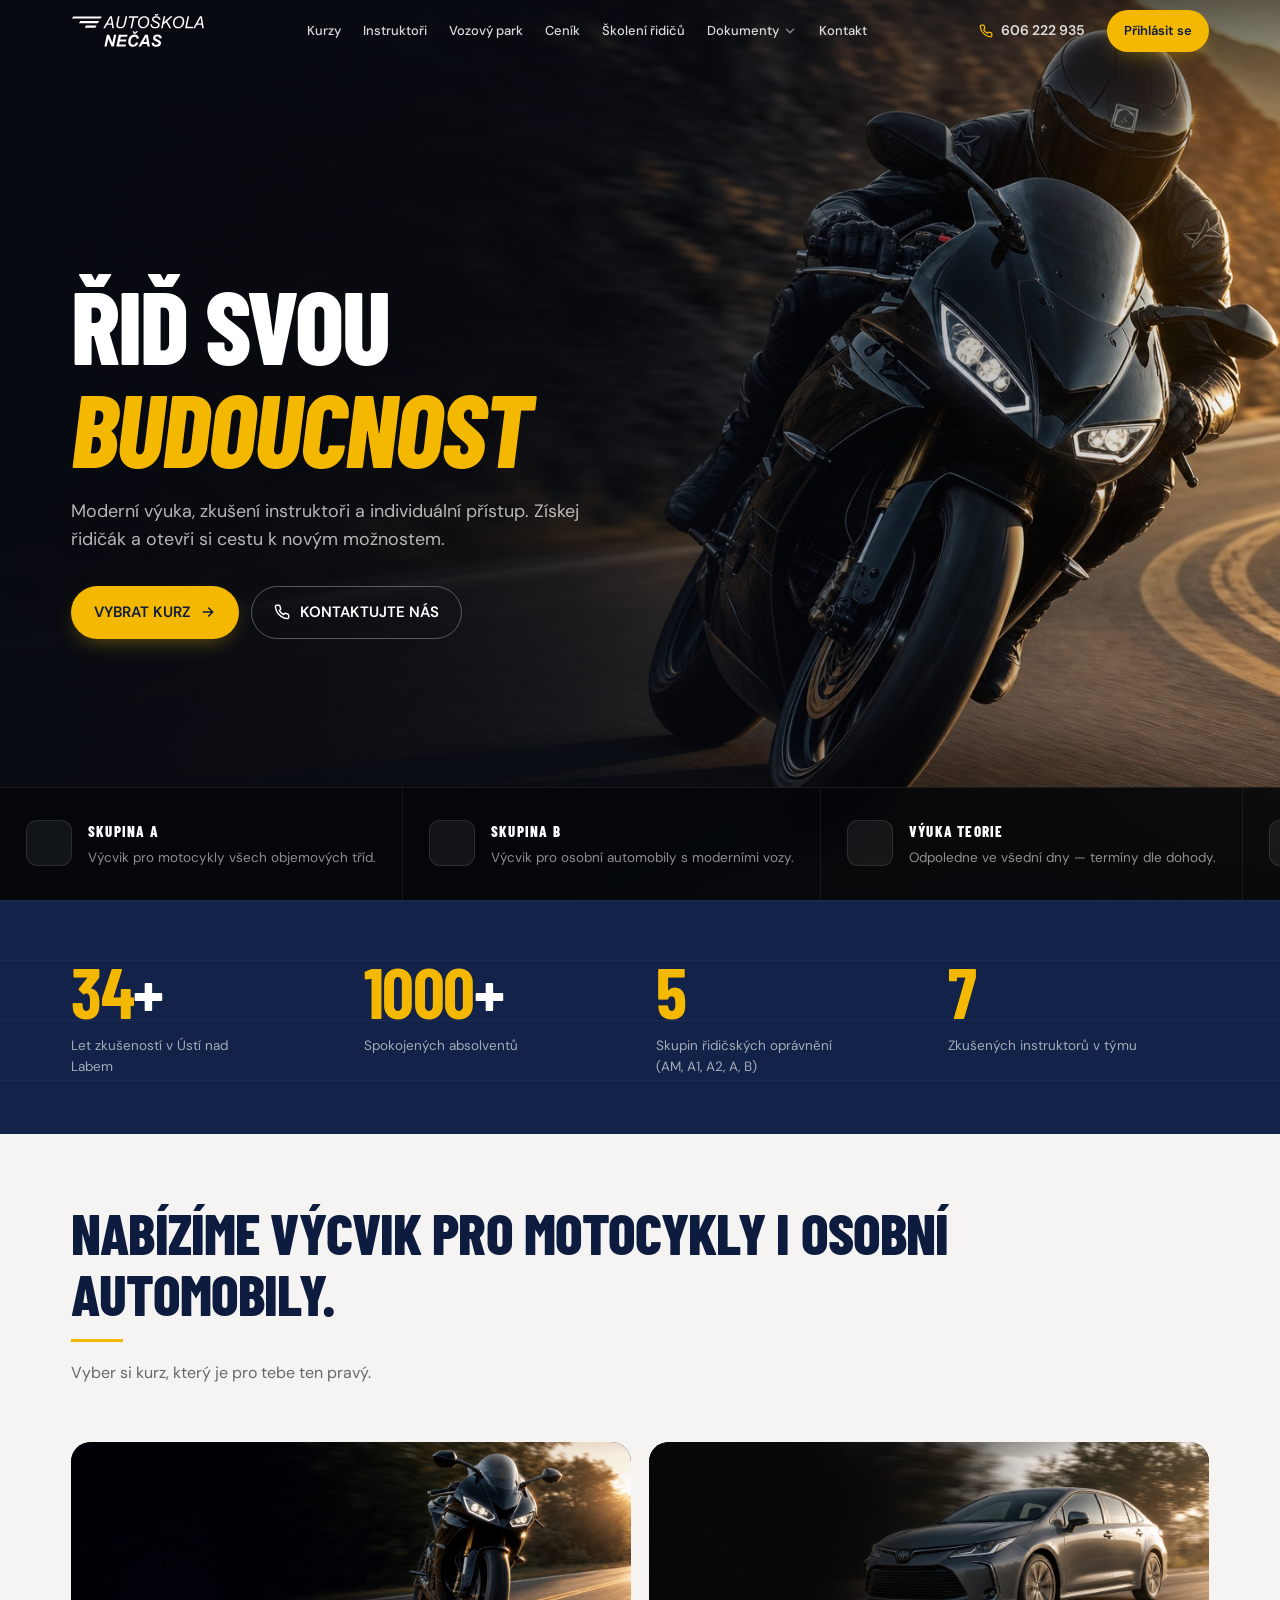
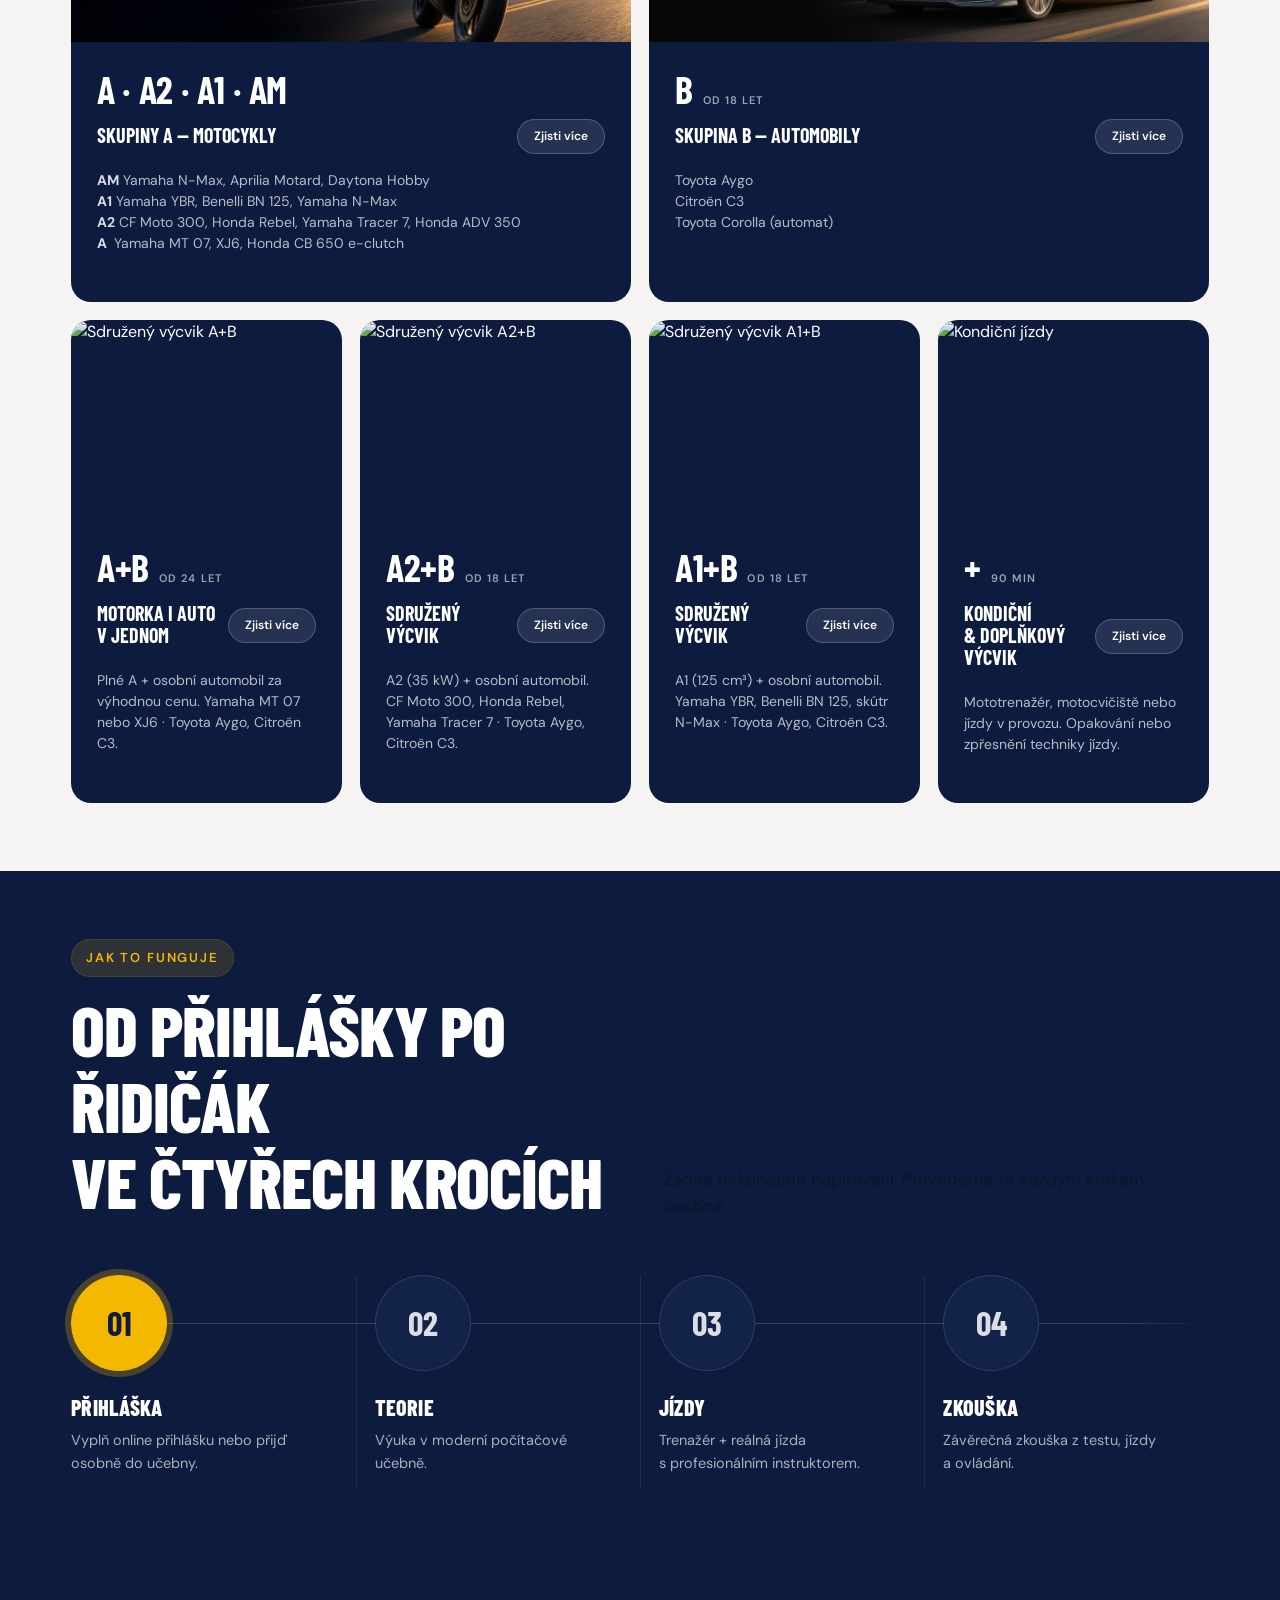
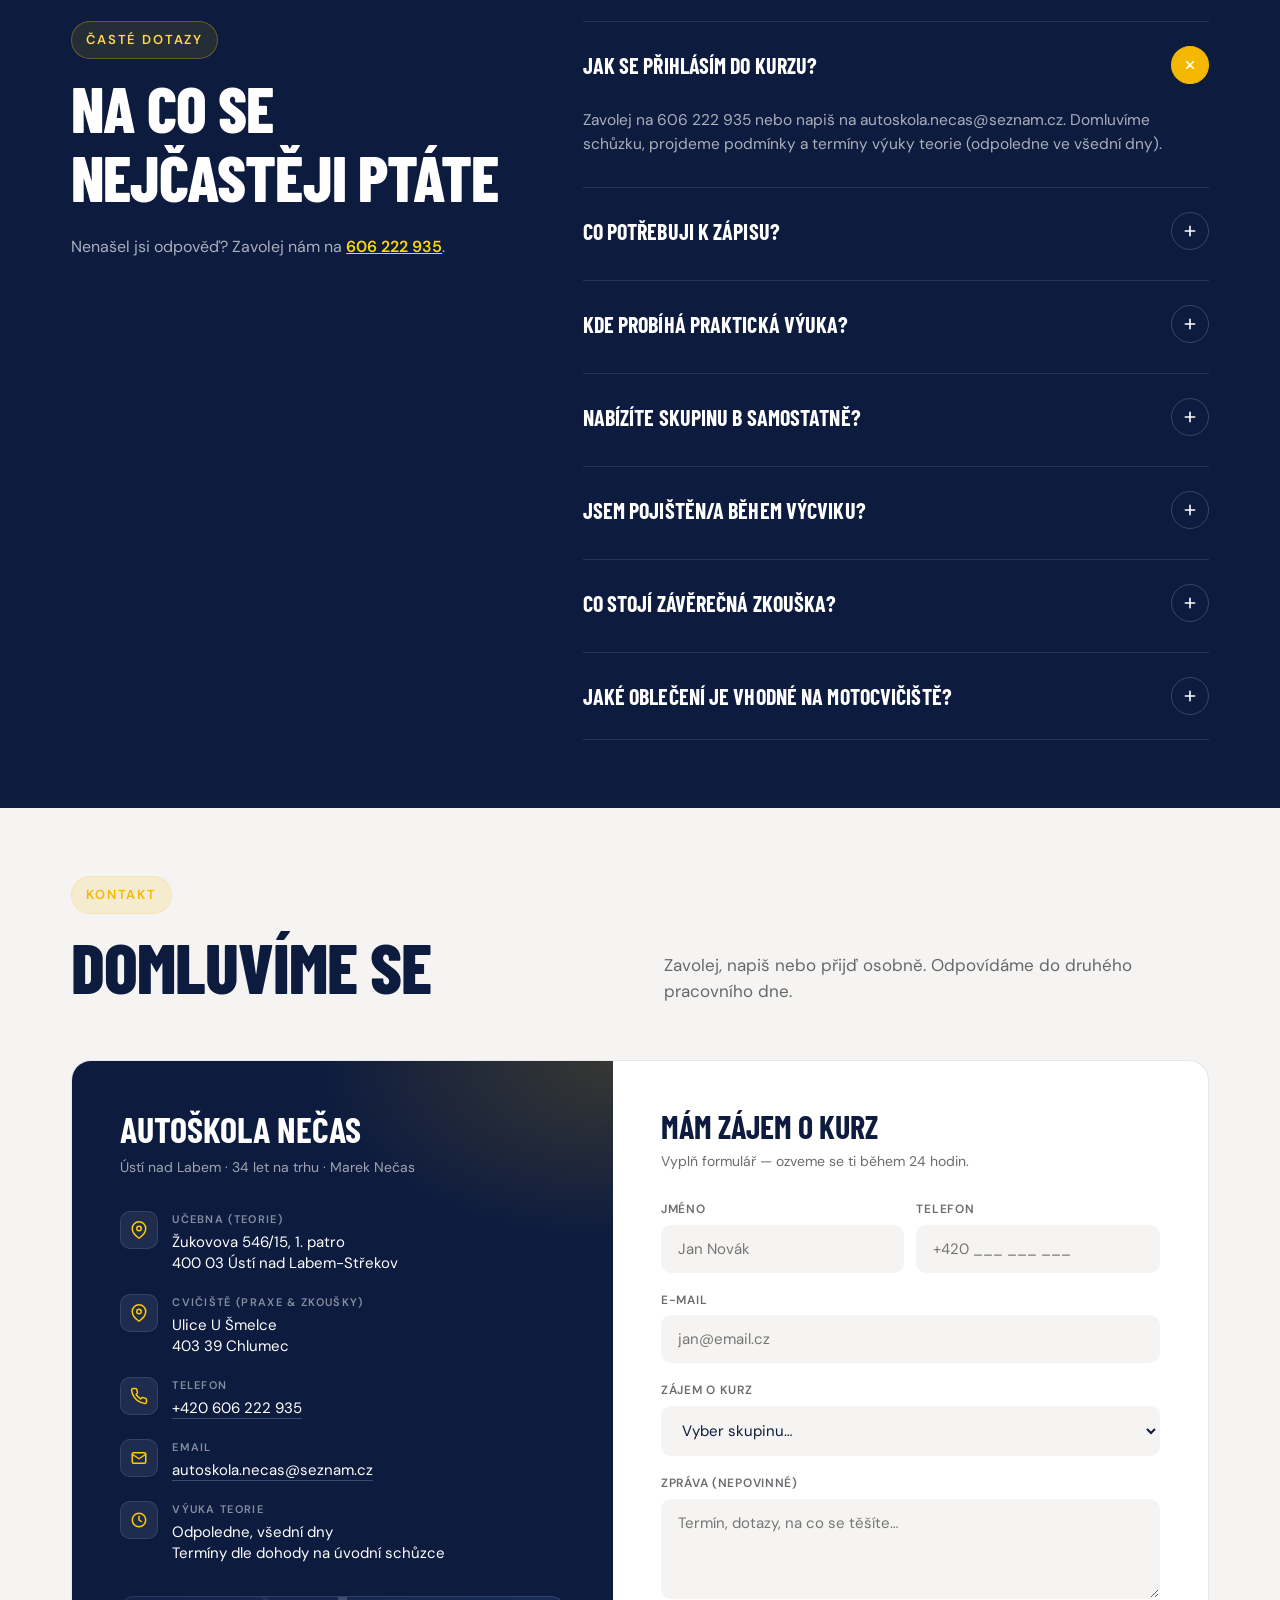
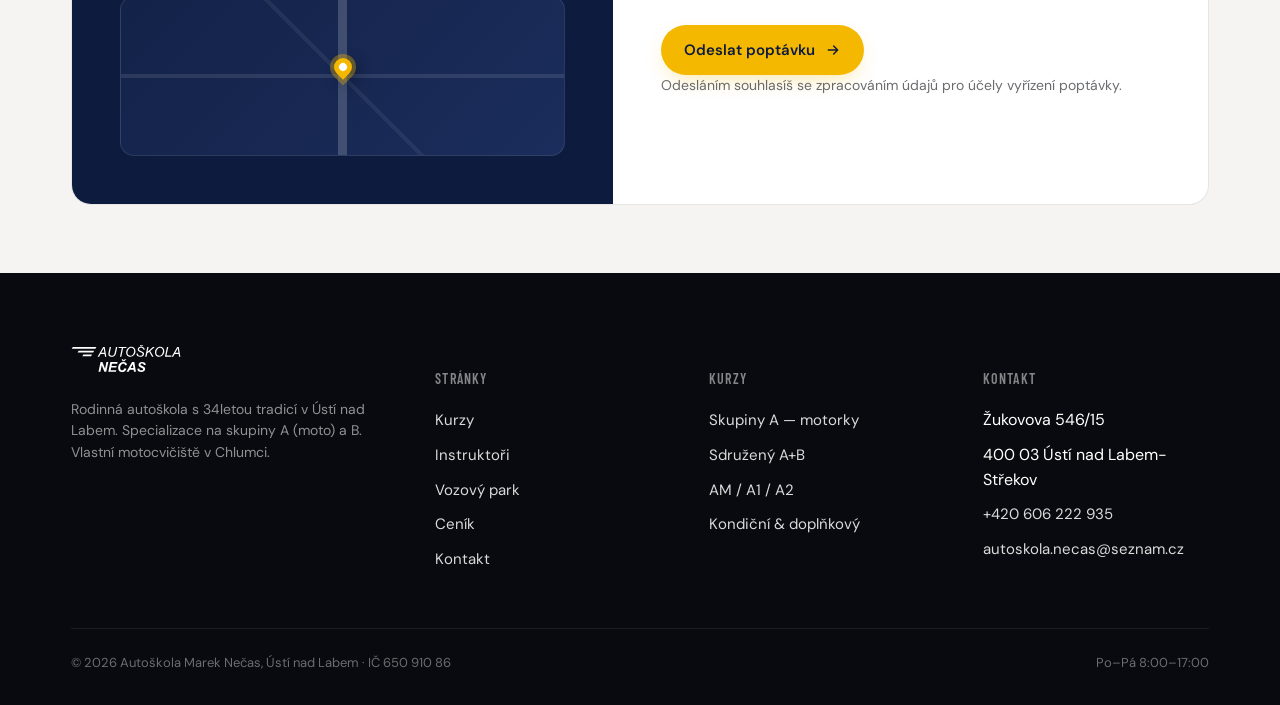
==== commit dc02b28a: "Refactor navigation and footer logo: replace text with SVG image for improved branding and responsiv" ====
--- a/index.html
+++ b/index.html
@@ -144,9 +144,9 @@
 .courses__intro-text .promo{font-size:13.5px}
 .courses__intro-text .promo strong{color:var(--red)}
 /* GROUP OVERVIEW CARDS */
-.course--group{grid-column:span 2; background:var(--ink); color:#fff; padding:0; border-color:transparent; min-height:auto; overflow:hidden; display:flex; flex-direction:column; justify-content:flex-start}
+.course--group{grid-column:span 2; background:var(--ink); color:#fff; padding:0; border:none; min-height:auto; overflow:hidden; display:flex; flex-direction:column; justify-content:flex-start}
 .course--group.course--single{grid-column:span 1}
-.course--group:hover{border-color:rgba(245,184,0,.50)}
+.course--group:hover{box-shadow:0 0 0 2px rgba(245,184,0,.50)}
 .course--group .course__group-img{height:200px; overflow:hidden; flex-shrink:0}
 .course--group .course__group-img img{width:100%; height:100%; object-fit:cover; object-position:center center}
 .course--group .course__group-body{padding:28px 26px; display:flex; flex-direction:column; flex:1}
@@ -300,7 +300,7 @@
 <!-- NAV -->
 <nav class="nav" id="siteNav" aria-label="Hlavní navigace">
   <div class="nav__inner">
-    <a href="#hero" class="logo">NEČAS<span class="dot">.</span><span class="small">Autoškola Ústí nad Labem</span></a>
+    <a href="#hero" class="logo"><img src="images/necas.svg" alt="Autoškola Nečas" height="34"></a>
     <div class="nav__links">
       <a href="#kurzy">Kurzy</a>
       <a href="instruktori.html">Instruktoři</a>
@@ -648,7 +648,7 @@
   <div class="container">
     <div class="footer__inner">
       <div class="footer__brand">
-        <a href="#hero" class="logo">NEČAS<span class="dot">.</span></a>
+        <a href="#hero" class="logo"><img src="images/necas.svg" alt="Autoškola Nečas" height="28"></a>
         <p>Rodinná autoškola s 34letou tradicí v Ústí nad Labem. Specializace na skupiny A (moto) a B. Vlastní motocvičiště v Chlumci.</p>
       </div>
       <div><h5>Stránky</h5><ul><li><a href="#kurzy">Kurzy</a></li><li><a href="instruktori.html">Instruktoři</a></li><li><a href="vozovy-park.html">Vozový park</a></li><li><a href="cenik.html">Ceník</a></li><li><a href="#kontakt">Kontakt</a></li></ul></div>
--- a/css/style.css
+++ b/css/style.css
@@ -23,7 +23,7 @@
   --pad: clamp(20px, 4vw, 56px);
   --f-display: 'Barlow Condensed', system-ui, sans-serif;
   --f-text: 'DM Sans', system-ui, sans-serif;
-  --nav-h: 75px;
+  --nav-h: 63px;
 }
 
 /* ── Reset ── */
@@ -149,10 +149,14 @@
 .nav.is-transparent .logo { color: #fff }
 .nav.is-transparent .logo .small { color: rgba(255,255,255,.55) }
 .nav.is-transparent .logo .dot { color: var(--red) }
+.nav.is-transparent .logo img { filter: brightness(0) invert(1) }
 .nav.is-transparent .nav__links a { color: rgba(255,255,255,.85) }
 .nav.is-transparent .nav__links a:hover,
 .nav.is-transparent .nav__links a.active { background: rgba(255,255,255,.12); color: #fff }
 .nav.is-transparent .nav__drop > a svg { opacity: .6 }
+/* Dropdown má vlastní bílé pozadí — zachovat tmavý text */
+.nav.is-transparent .nav__drop-menu a { color: var(--ink) !important; background: none !important }
+.nav.is-transparent .nav__drop-menu a:hover { background: var(--paper) !important; color: var(--ink) !important }
 .nav.is-transparent .nav__phone { color: rgba(255,255,255,.85) }
 .nav.is-transparent .nav__phone:hover { background: rgba(255,255,255,.10) }
 .nav.is-transparent .nav__burger svg { stroke: #fff }
@@ -160,7 +164,7 @@
   display: flex;
   align-items: center;
   justify-content: space-between;
-  height: 74px;
+  height: 62px;
   max-width: var(--max);
   margin: 0 auto;
   padding: 0 var(--pad);
@@ -337,6 +341,7 @@
   margin-bottom: 56px;
 }
 .footer__brand .logo { color: #fff }
+.footer__brand .logo img { filter: brightness(0) invert(1) }
 .footer__brand p { color: rgba(255, 255, 255, .55); font-size: 14px; margin: 18px 0 0; max-width: 34ch }
 .footer h5 {
   font-family: var(--f-display);
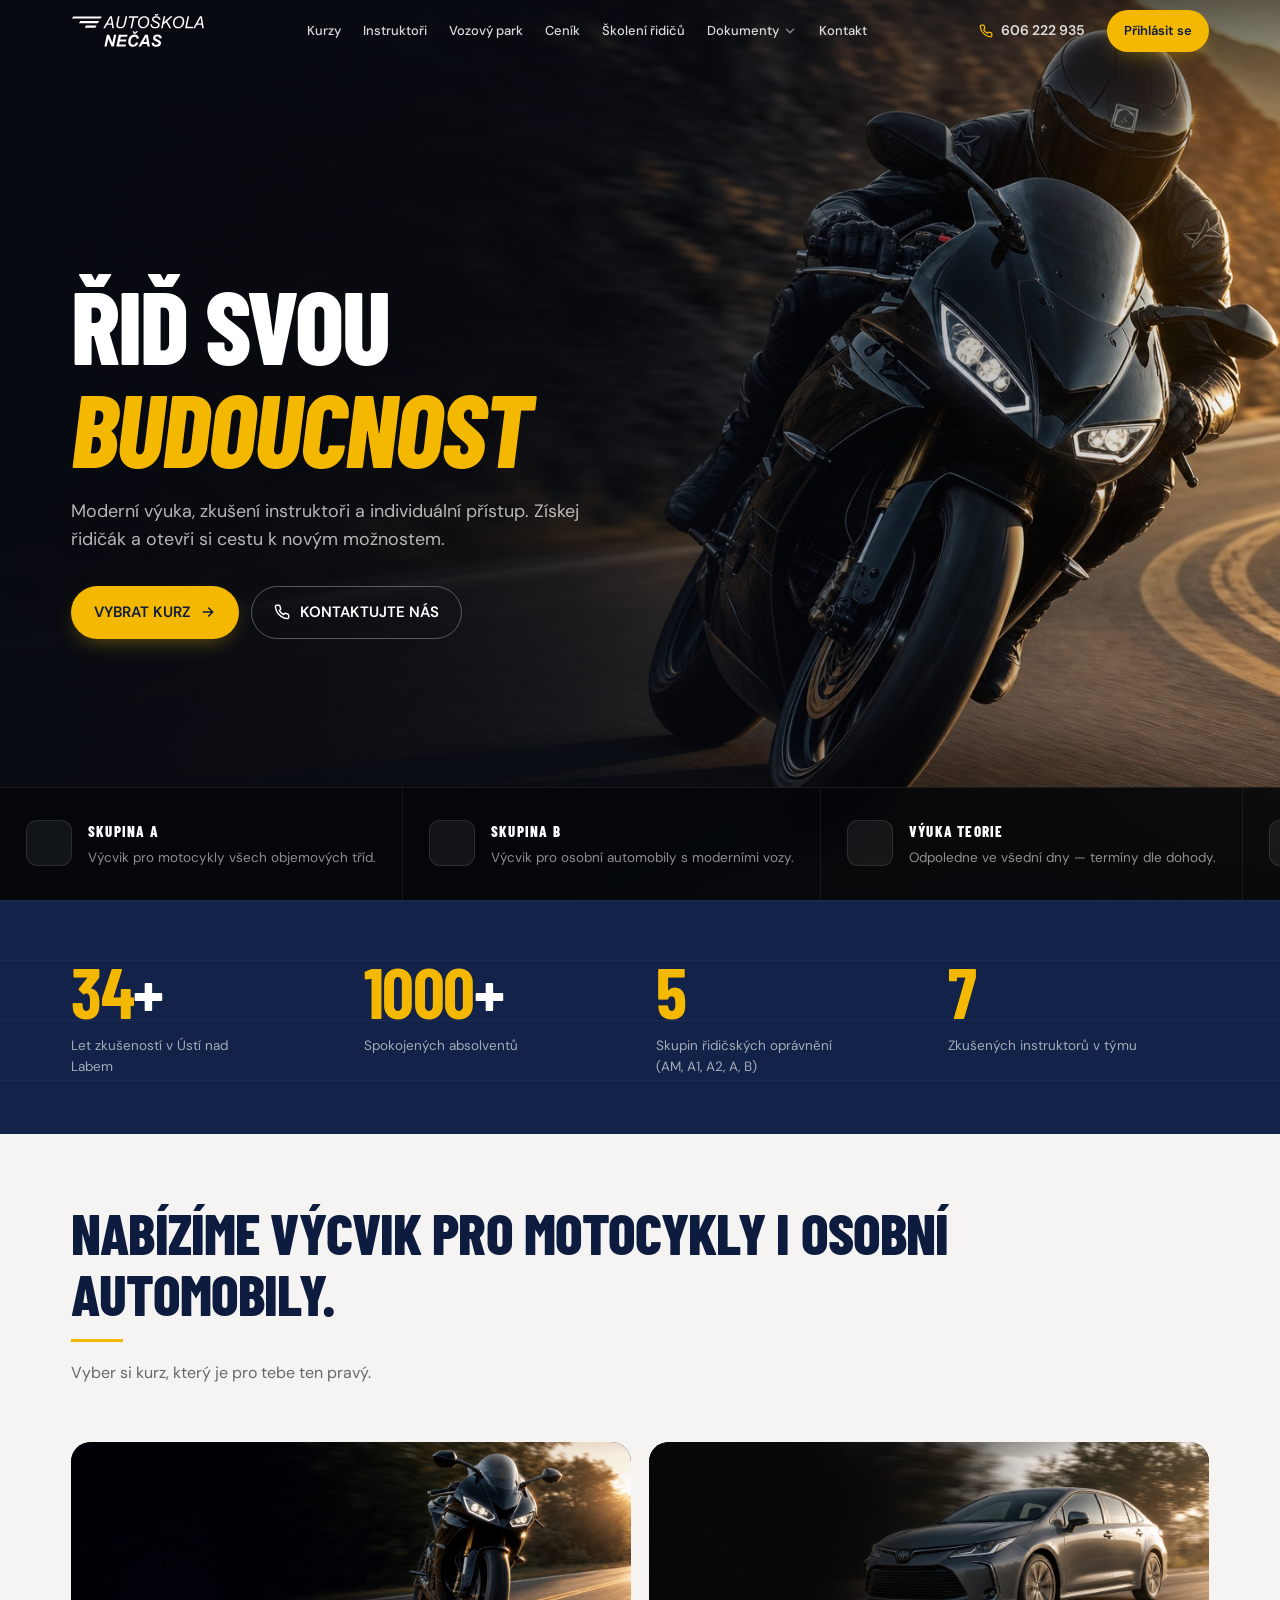
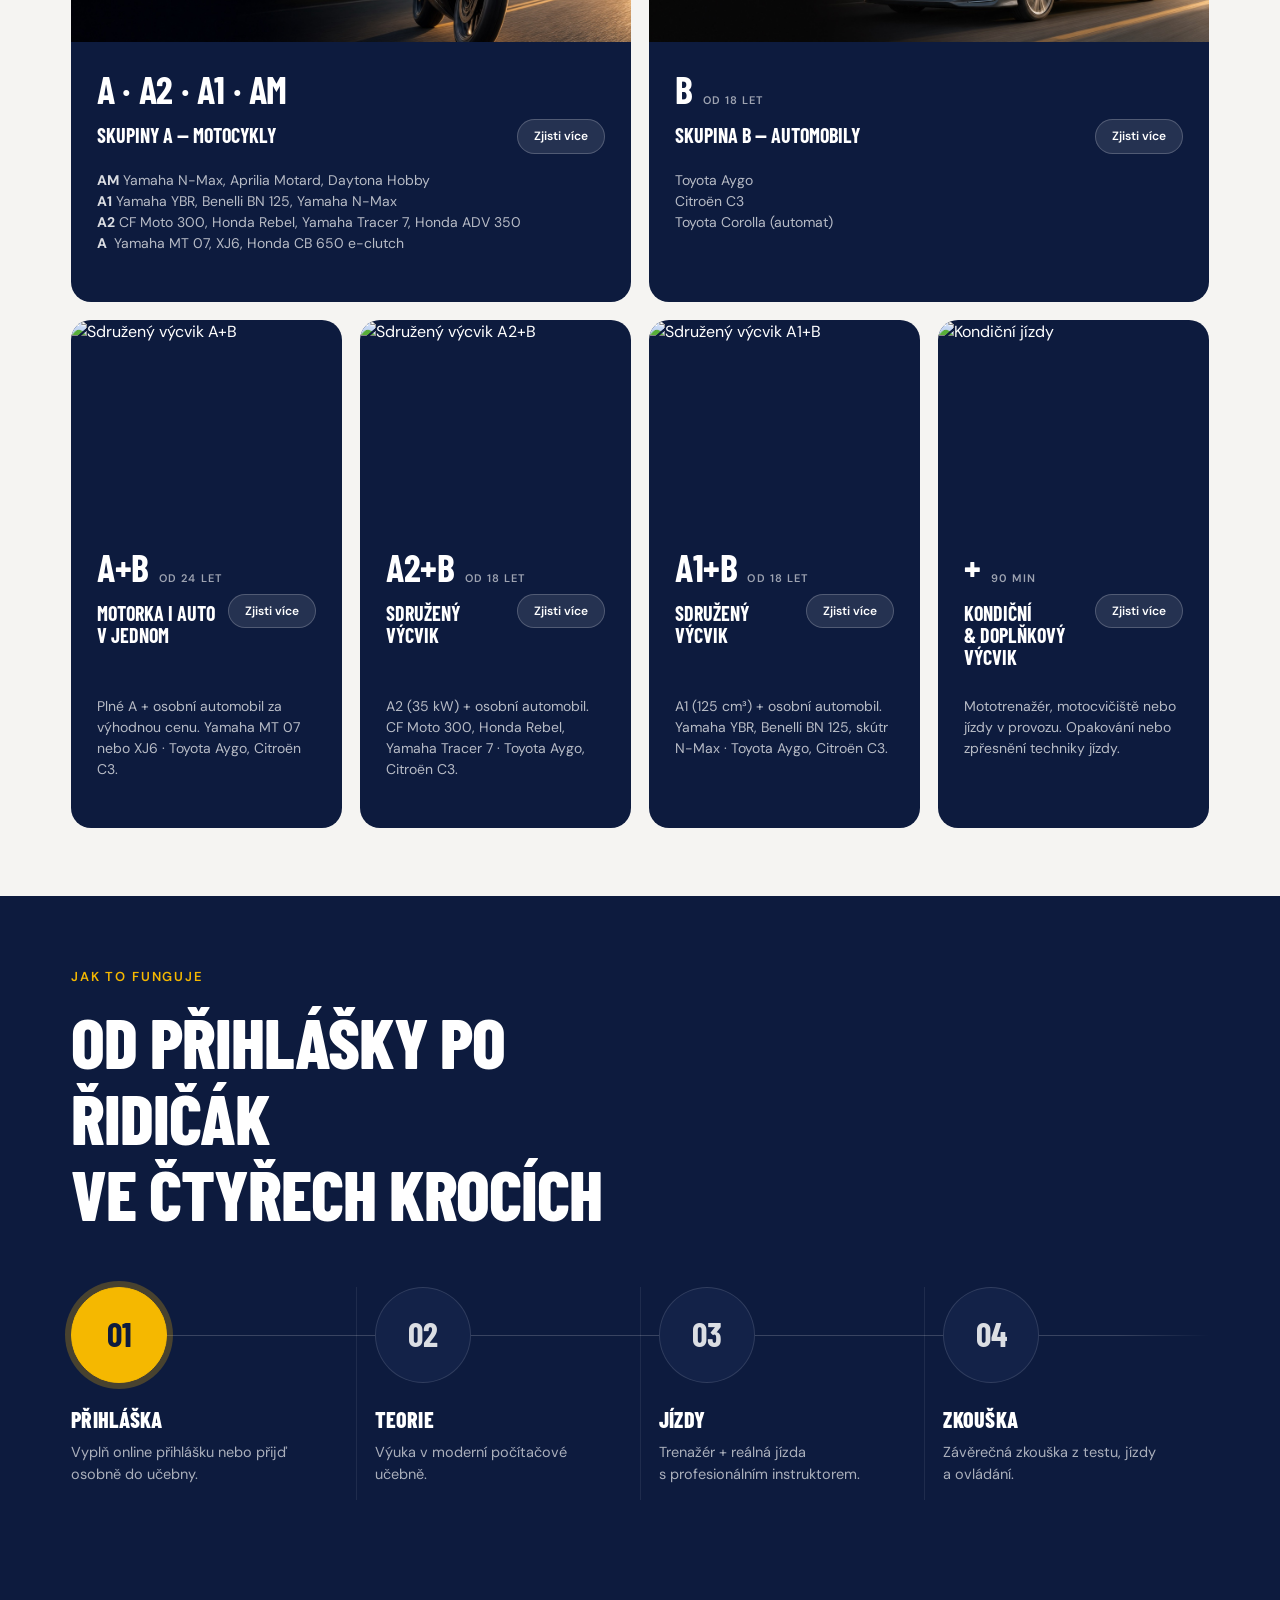
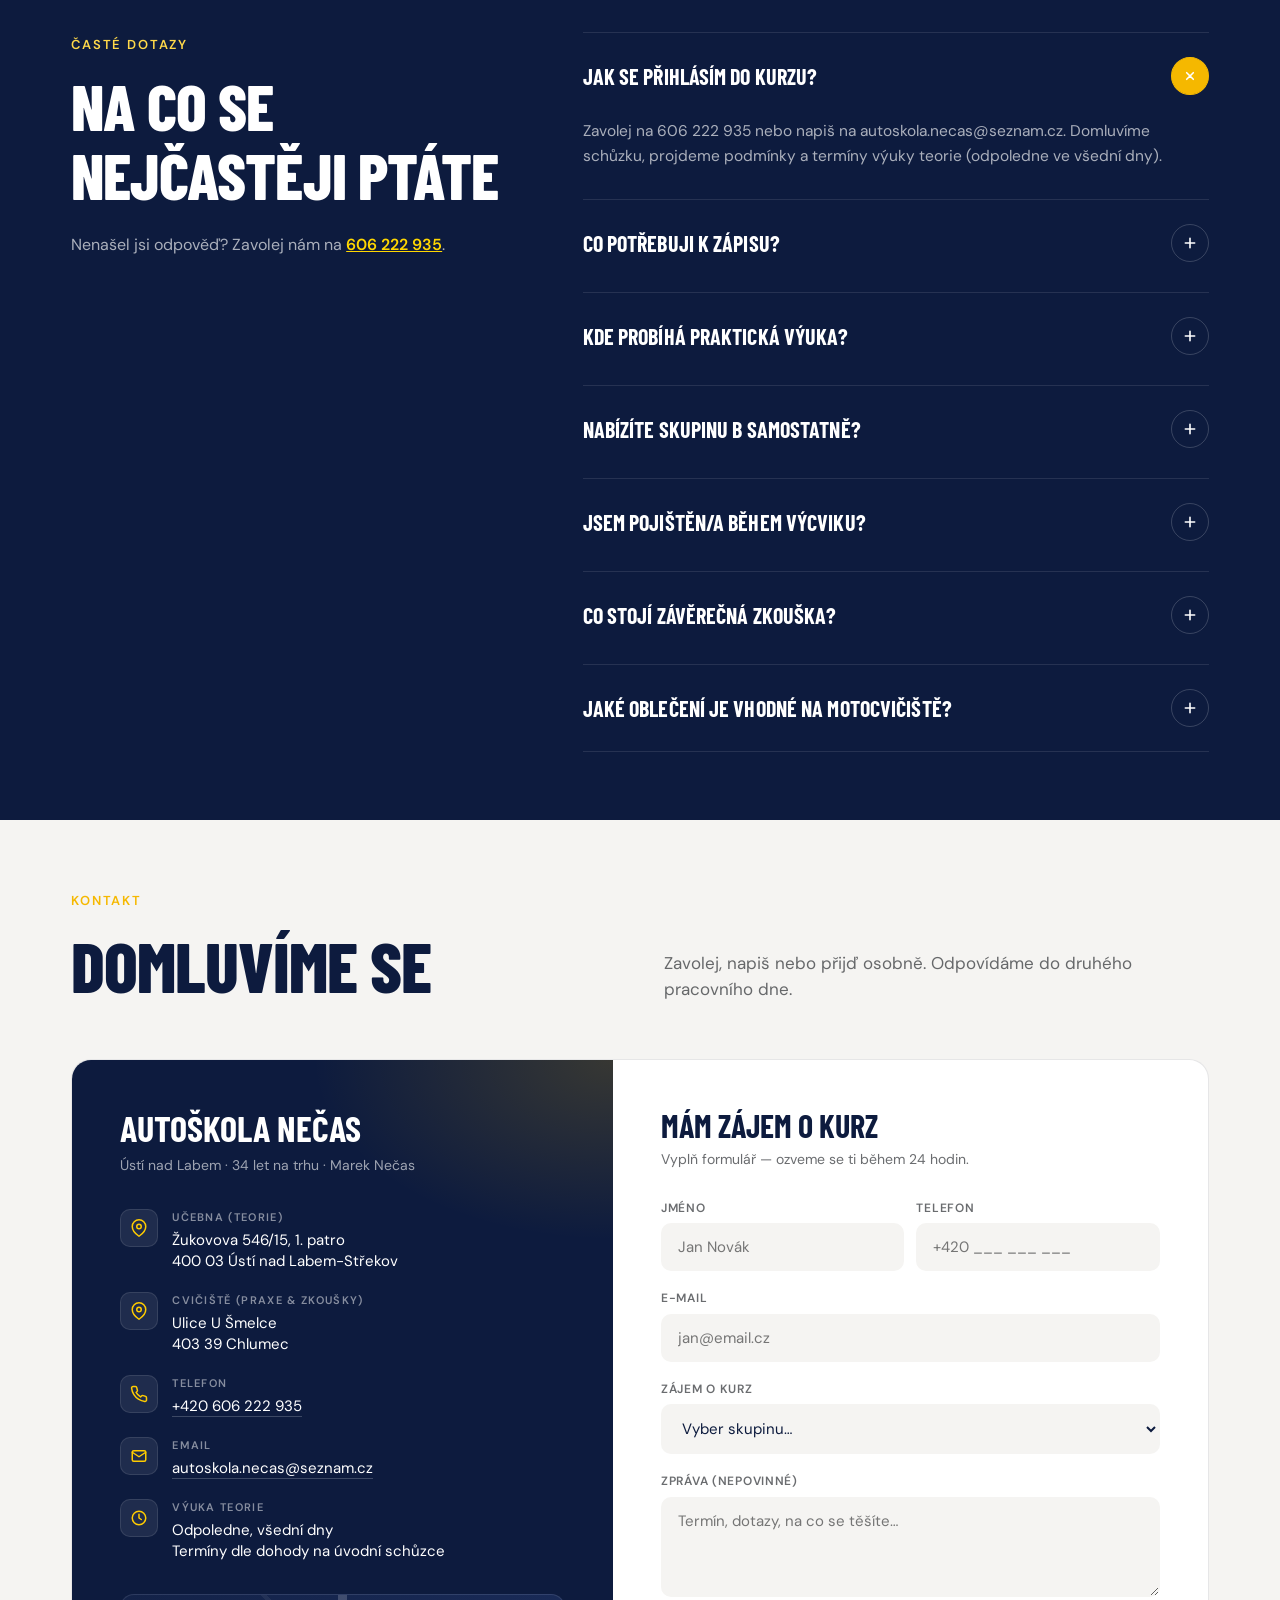
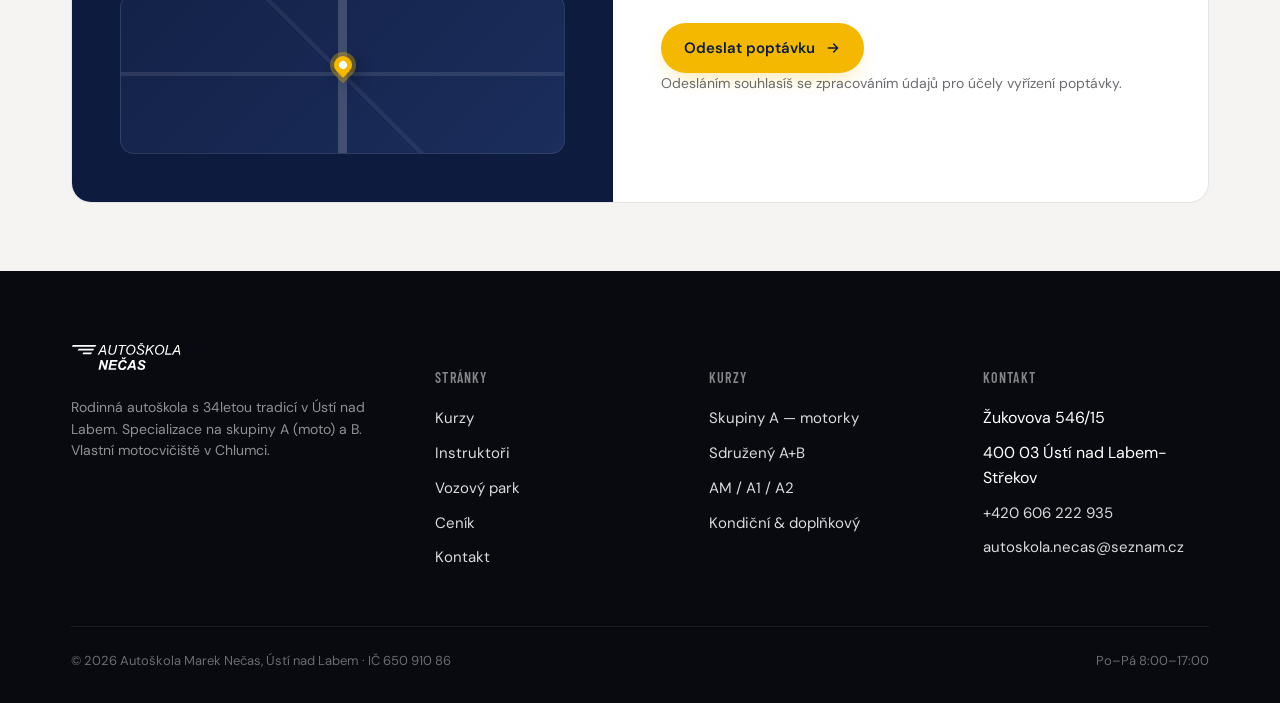
==== commit 6b1045e4: "Remove outdated vehicle fleet details from vozovy-park.html and adjust course descriptions in cenik." ====
--- a/index.html
+++ b/index.html
@@ -158,6 +158,7 @@
 .course--group .course__cta:hover{background:#fff; color:var(--ink)}
 /* Zjisti více pill button */
 .course__name-row{display:flex; align-items:center; justify-content:space-between; gap:12px; margin:8px 0 12px}
+.course--group.course--single .course__name-row{min-height:90px; align-items:flex-start}
 .course__more{font-family:var(--f-text); font-size:12px; font-weight:600; color:var(--ink); background:var(--paper-2); border:1px solid var(--line); border-radius:999px; padding:7px 16px; text-decoration:none; white-space:nowrap; flex-shrink:0; transition:background .15s, color .15s, border-color .15s}
 .course__more:hover{background:var(--ink); color:#fff; border-color:var(--ink)}
 .course--feature .course__more,.course--dark .course__more,.course--group .course__more{color:#fff; background:rgba(255,255,255,.10); border-color:rgba(255,255,255,.20)}
@@ -306,7 +307,7 @@
       <a href="instruktori.html">Instruktoři</a>
       <a href="vozovy-park.html">Vozový park</a>
       <a href="cenik.html">Ceník</a>
-      <a href="cenik.html#skoleni">Školení řidičů</a>
+      <a href="skoleni-ridicu.html">Školení řidičů</a>
       <div class="nav__drop">
         <a href="#">Dokumenty <svg viewBox="0 0 24 24" fill="none" stroke="currentColor" stroke-width="2.5" stroke-linecap="round" stroke-linejoin="round"><path d="M6 9l6 6 6-6"/></svg></a>
         <div class="nav__drop-menu">
@@ -335,7 +336,7 @@
     <a href="instruktori.html">Instruktoři <svg viewBox="0 0 24 24" width="18" height="18" fill="none" stroke="currentColor" stroke-width="2" stroke-linecap="round"><path d="M5 12h14M13 6l6 6-6 6"/></svg></a>
     <a href="vozovy-park.html">Vozový park <svg viewBox="0 0 24 24" width="18" height="18" fill="none" stroke="currentColor" stroke-width="2" stroke-linecap="round"><path d="M5 12h14M13 6l6 6-6 6"/></svg></a>
     <a href="cenik.html">Ceník <svg viewBox="0 0 24 24" width="18" height="18" fill="none" stroke="currentColor" stroke-width="2" stroke-linecap="round"><path d="M5 12h14M13 6l6 6-6 6"/></svg></a>
-    <a href="cenik.html#skoleni">Školení řidičů <svg viewBox="0 0 24 24" width="18" height="18" fill="none" stroke="currentColor" stroke-width="2" stroke-linecap="round"><path d="M5 12h14M13 6l6 6-6 6"/></svg></a>
+    <a href="skoleni-ridicu.html">Školení řidičů <svg viewBox="0 0 24 24" width="18" height="18" fill="none" stroke="currentColor" stroke-width="2" stroke-linecap="round"><path d="M5 12h14M13 6l6 6-6 6"/></svg></a>
     <a href="https://www.autoskolanecas.cz/_files/ugd/nova_zadost.pdf" target="_blank" download>Přihláška do kurzu (PDF) <svg viewBox="0 0 24 24" width="18" height="18" fill="none" stroke="currentColor" stroke-width="2" stroke-linecap="round"><path d="M21 15v4a2 2 0 0 1-2 2H5a2 2 0 0 1-2-2v-4"/><polyline points="7 10 12 15 17 10"/><line x1="12" y1="15" x2="12" y2="3"/></svg></a>
     <a href="https://www.autoskolanecas.cz/_files/ugd/Posudekozdravotnizpusobilosti.doc" target="_blank" download>Posudek způsobilosti (DOC) <svg viewBox="0 0 24 24" width="18" height="18" fill="none" stroke="currentColor" stroke-width="2" stroke-linecap="round"><path d="M21 15v4a2 2 0 0 1-2 2H5a2 2 0 0 1-2-2v-4"/><polyline points="7 10 12 15 17 10"/><line x1="12" y1="15" x2="12" y2="3"/></svg></a>
     <a href="#kontakt">Kontakt <svg viewBox="0 0 24 24" width="18" height="18" fill="none" stroke="currentColor" stroke-width="2" stroke-linecap="round"><path d="M5 12h14M13 6l6 6-6 6"/></svg></a>
@@ -549,7 +550,6 @@
         <span class="eyebrow">Jak to funguje</span>
         <h2 style="margin-top:14px">Od přihlášky po řidičák<br/>ve&nbsp;čtyřech krocích</h2>
       </div>
-      <p data-anim="up" data-delay="1">Žádné nekonečné papírování. Provedeme tě každým krokem osobně.</p>
     </div>
     <div class="process__steps">
       <div class="step is-active" data-anim="up"><div class="step__num">01</div><h3>Přihláška</h3><p>Vyplň online přihlášku nebo přijď osobně do&nbsp;učebny.</p></div>
--- a/css/style.css
+++ b/css/style.css
@@ -72,10 +72,6 @@
   letter-spacing: .14em;
   text-transform: uppercase;
   color: var(--red);
-  padding: 8px 14px;
-  border: 1px solid var(--red-soft);
-  background: var(--red-soft);
-  border-radius: 999px;
 }
 .dark .eyebrow,
 .hero .eyebrow,
@@ -84,8 +80,6 @@
 .faq .eyebrow,
 .page-hero .eyebrow {
   color: #FFD94A;
-  border-color: rgba(255, 204, 0, .30);
-  background: rgba(255, 204, 0, .10);
 }
 
 /* ── Buttons ── */
@@ -127,7 +121,7 @@
   position: sticky;
   top: 0;
   z-index: 50;
-  background: rgba(245, 244, 242, .85);
+  background: rgba(255, 255, 255, .85);
   backdrop-filter: blur(14px);
   -webkit-backdrop-filter: blur(14px);
   border-bottom: 1px solid transparent;
@@ -136,7 +130,12 @@
 .nav.is-scrolled {
   box-shadow: 0 8px 28px -16px rgba(15, 17, 23, .18);
   border-bottom-color: var(--line);
-  background: rgba(245, 244, 242, .95);
+  background: rgba(255, 255, 255, .95);
+}
+.nav.is-solid {
+  background: rgba(245, 244, 242, 1);
+  backdrop-filter: none;
+  -webkit-backdrop-filter: none;
 }
 /* Průhledné menu nad hero sekcí */
 .nav.is-transparent {
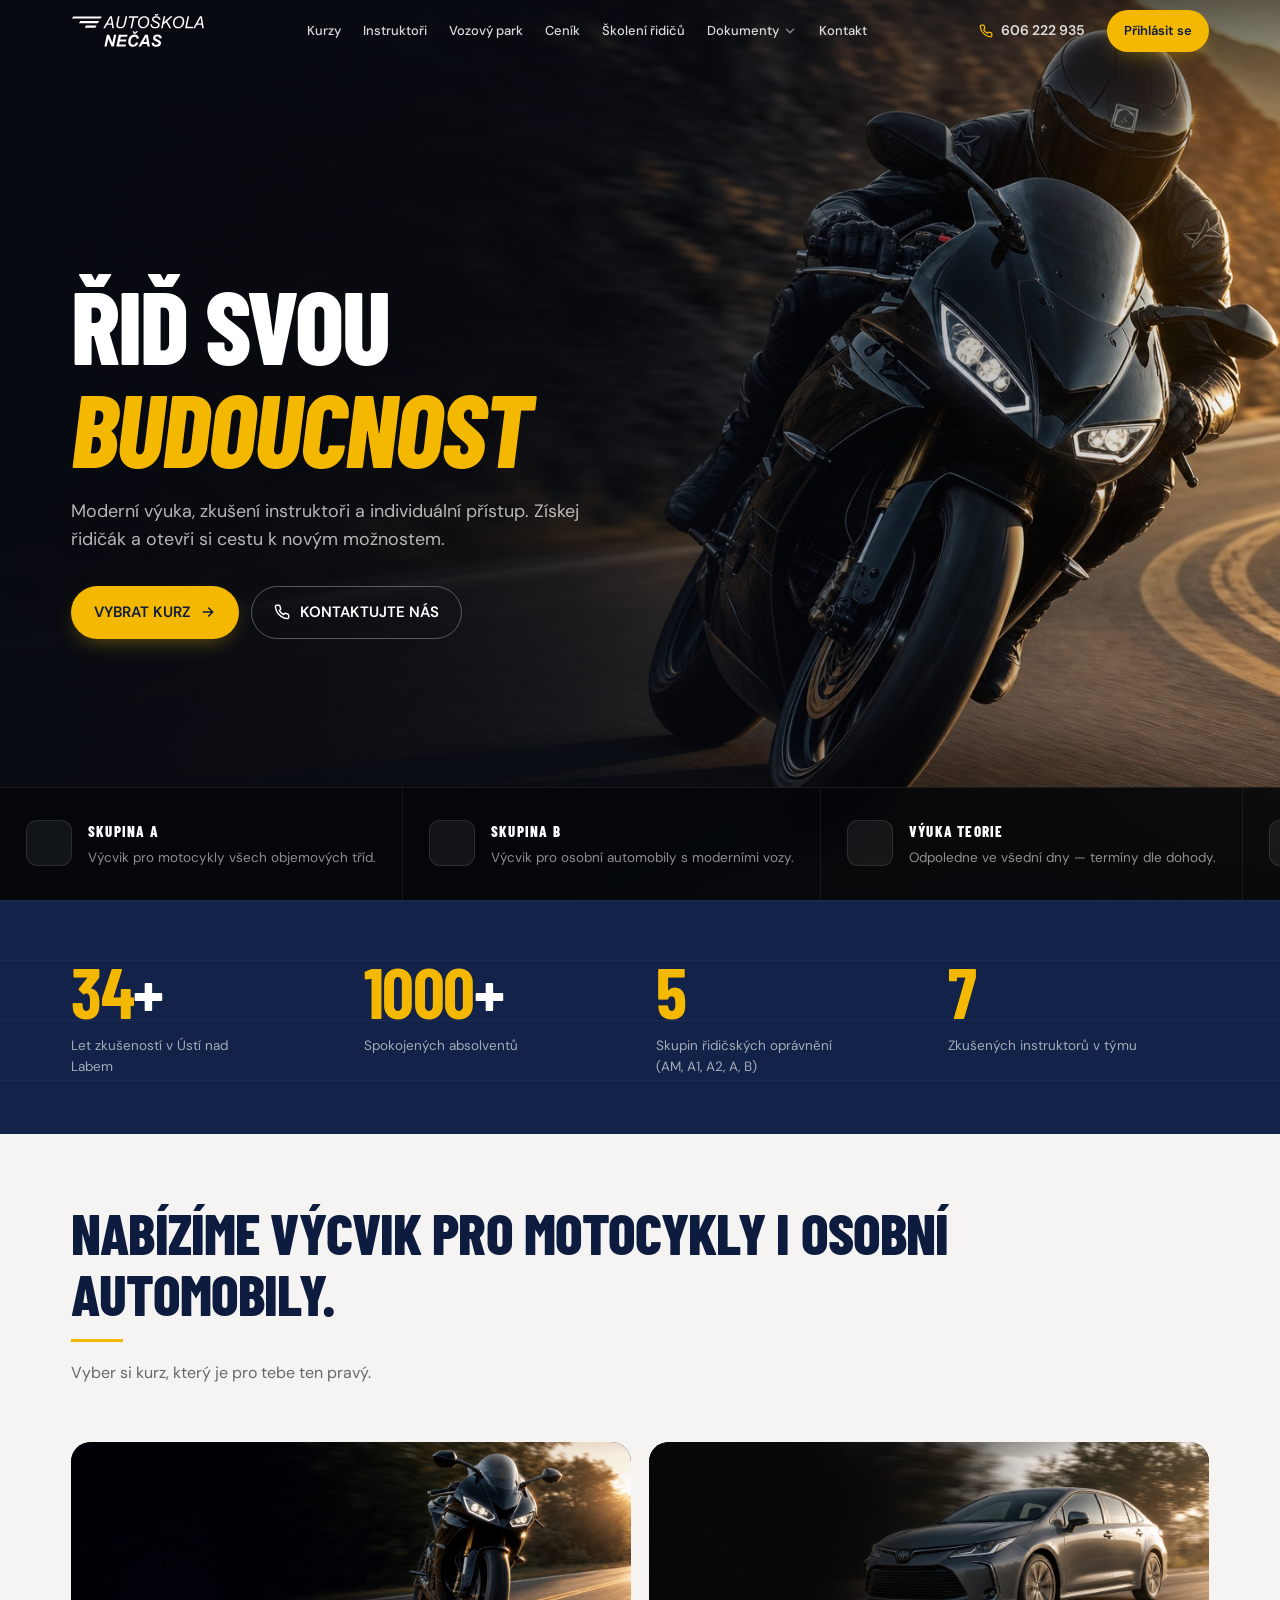
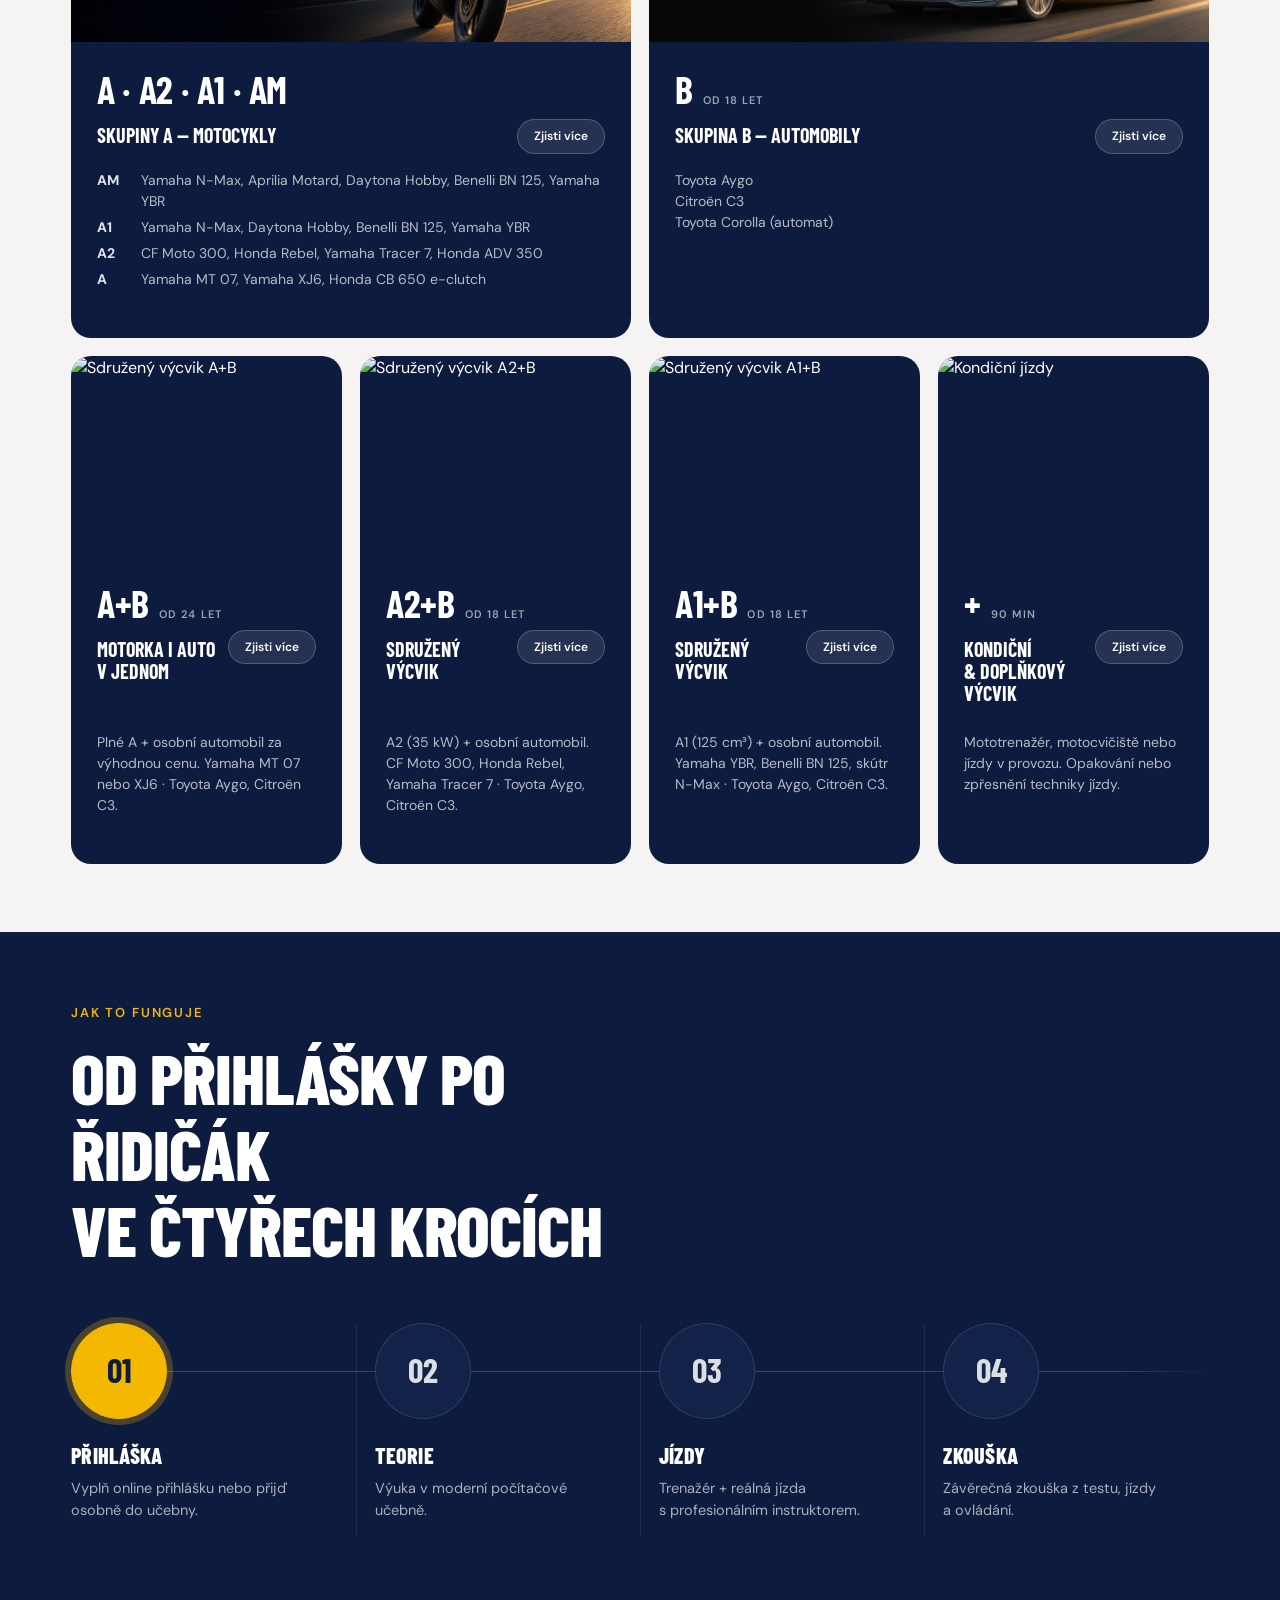
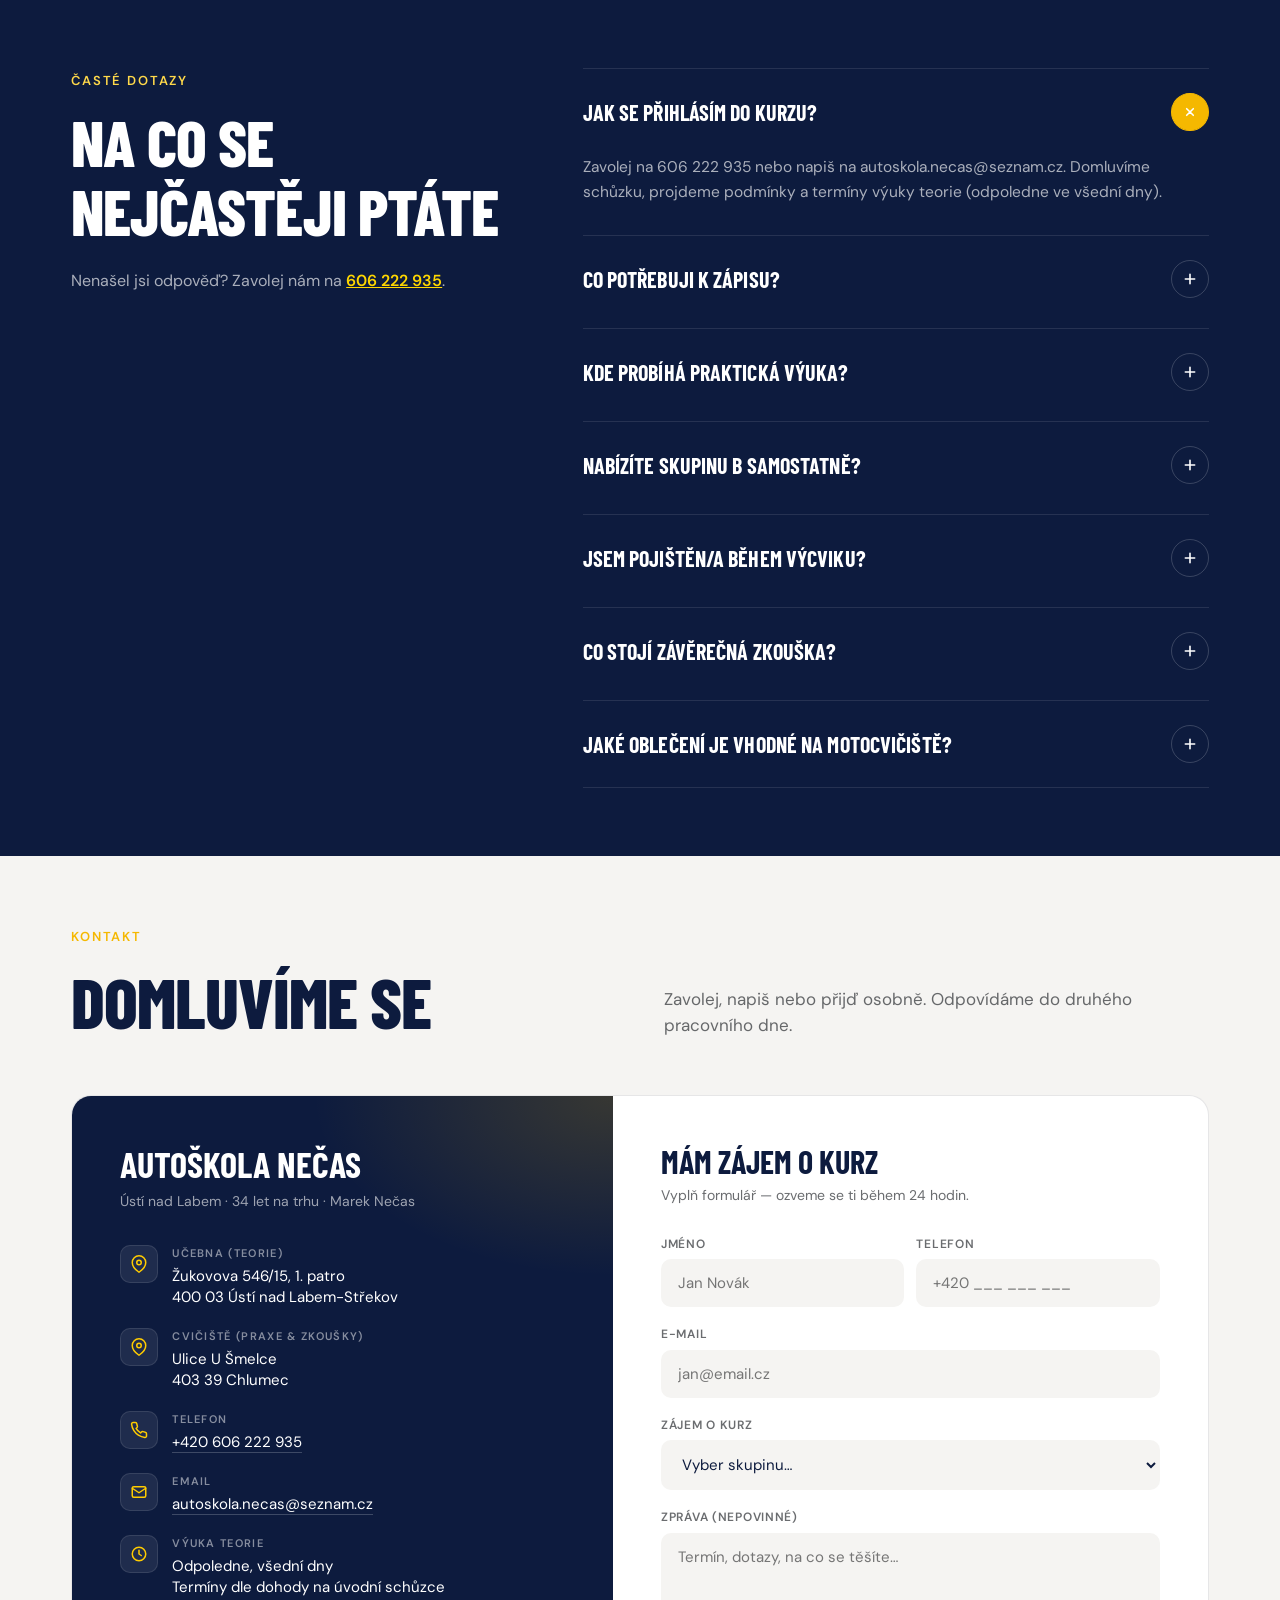
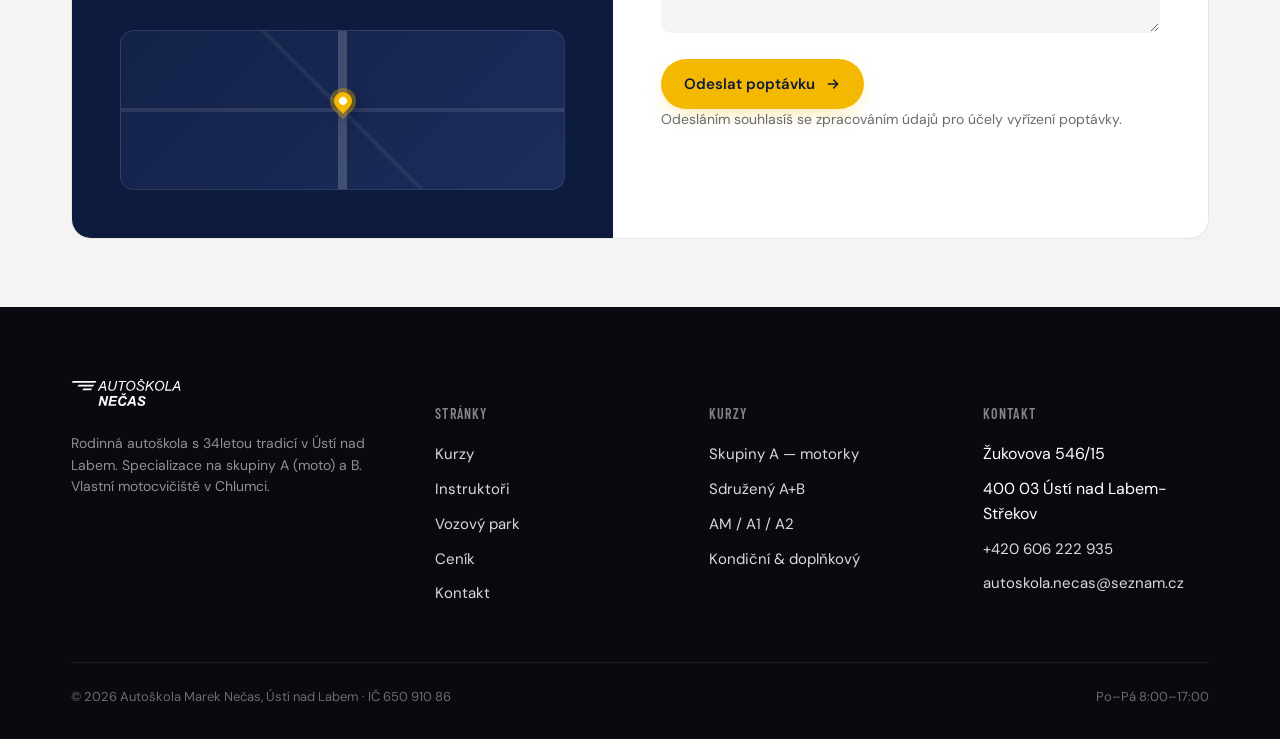
==== commit 2c5a8d2f: "Enhance course descriptions and layout in cenik.html and index.html; add sitemap.xml for improved SE" ====
--- a/index.html
+++ b/index.html
@@ -5,11 +5,268 @@
 <meta name="viewport" content="width=device-width,initial-scale=1" />
 <title>Autoškola Nečas Ústí nad Labem — Získej řidičák s jistotou</title>
 <meta name="description" content="Autoškola Marek Nečas v Ústí nad Labem. 34+ let tradice, specializace na skupiny A (moto) a B. Vlastní motocvičiště v Chlumci. Tel: 606 222 935." />
+<link rel="canonical" href="https://www.autoskolanecas.cz/" />
+<meta name="robots" content="index, follow" />
+<meta property="og:type" content="website" />
+<meta property="og:url" content="https://www.autoskolanecas.cz/" />
+<meta property="og:title" content="Autoškola Nečas Ústí nad Labem — Získej řidičák s jistotou" />
+<meta property="og:description" content="Autoškola Marek Nečas v Ústí nad Labem. 34+ let tradice, specializace na skupiny A (moto) a B. Vlastní motocvičiště v Chlumci. Tel: 606 222 935." />
+<meta property="og:image" content="https://www.autoskolanecas.cz/images/hero_section.jpg" />
+<meta property="og:image:width" content="1200" />
+<meta property="og:image:height" content="630" />
+<meta property="og:locale" content="cs_CZ" />
+<meta property="og:site_name" content="Autoškola Nečas" />
+<meta name="twitter:card" content="summary_large_image" />
+<meta name="twitter:title" content="Autoškola Nečas Ústí nad Labem — Získej řidičák s jistotou" />
+<meta name="twitter:description" content="Autoškola Marek Nečas v Ústí nad Labem. 34+ let tradice, specializace na skupiny A (moto) a B. Vlastní motocvičiště v Chlumci. Tel: 606 222 935." />
+<meta name="twitter:image" content="https://www.autoskolanecas.cz/images/hero_section.jpg" />
+<meta name="geo.region" content="CZ-US" />
+<meta name="geo.placename" content="Ústí nad Labem" />
+<meta name="geo.position" content="50.6607;14.0335" />
+<meta name="ICBM" content="50.6607, 14.0335" />
 <link rel="preconnect" href="https://fonts.googleapis.com">
 <link rel="preconnect" href="https://fonts.gstatic.com" crossorigin>
 <link href="https://fonts.googleapis.com/css2?family=Barlow+Condensed:ital,wght@0,700;0,800;0,900;1,700;1,800;1,900&family=DM+Sans:wght@400;500;600;700&display=block" rel="stylesheet">
 <link rel="stylesheet" href="https://cdn.jsdelivr.net/npm/@tabler/icons-webfont@latest/dist/tabler-icons.min.css">
 <link rel="stylesheet" href="css/style.css">
+<script type="application/ld+json">
+{
+  "@context": "https://schema.org",
+  "@graph": [
+    {
+      "@type": "DrivingSchool",
+      "@id": "https://www.autoskolanecas.cz/#business",
+      "name": "Autoškola Nečas",
+      "legalName": "Autoškola Marek Nečas",
+      "description": "Rodinná autoškola s 34letou tradicí v Ústí nad Labem. Specializace na skupiny A (moto) a B. Vlastní motocvičiště v Chlumci. Výcvik AM, A1, A2, A, B i sdružené kurzy.",
+      "url": "https://www.autoskolanecas.cz/",
+      "logo": {
+        "@type": "ImageObject",
+        "url": "https://www.autoskolanecas.cz/images/necas.svg",
+        "width": 200,
+        "height": 60
+      },
+      "image": "https://www.autoskolanecas.cz/images/hero_section.jpg",
+      "telephone": "+420606222935",
+      "email": "autoskola.necas@seznam.cz",
+      "foundingDate": "1992",
+      "taxID": "65091086",
+      "address": {
+        "@type": "PostalAddress",
+        "streetAddress": "Žukovova 546/15, 1. patro",
+        "addressLocality": "Ústí nad Labem",
+        "addressRegion": "Ústecký kraj",
+        "postalCode": "400 03",
+        "addressCountry": "CZ"
+      },
+      "geo": {
+        "@type": "GeoCoordinates",
+        "latitude": 50.6607,
+        "longitude": 14.0335
+      },
+      "openingHoursSpecification": [
+        {
+          "@type": "OpeningHoursSpecification",
+          "dayOfWeek": ["Monday", "Tuesday", "Wednesday", "Thursday", "Friday"],
+          "opens": "08:00",
+          "closes": "17:00"
+        }
+      ],
+      "priceRange": "$$",
+      "currenciesAccepted": "CZK",
+      "paymentAccepted": "Hotovost, Převod",
+      "areaServed": [
+        {"@type": "City", "name": "Ústí nad Labem"},
+        {"@type": "City", "name": "Chlumec"},
+        {"@type": "AdministrativeArea", "name": "Ústecký kraj"}
+      ],
+      "hasOfferCatalog": {
+        "@type": "OfferCatalog",
+        "name": "Kurzy řidičských oprávnění",
+        "itemListElement": [
+          {
+            "@type": "Offer",
+            "itemOffered": {
+              "@type": "Course",
+              "name": "Skupina B — Osobní automobily",
+              "description": "Výcvik pro řidičské oprávnění skupiny B (osobní automobil od 18 let). Toyota Aygo, Citroën C3, Toyota Corolla.",
+              "provider": {"@id": "https://www.autoskolanecas.cz/#business"},
+              "courseMode": "blended"
+            },
+            "price": "21000",
+            "priceCurrency": "CZK"
+          },
+          {
+            "@type": "Offer",
+            "itemOffered": {
+              "@type": "Course",
+              "name": "Skupina A — Motocykly bez omezení",
+              "description": "Výcvik pro řidičské oprávnění skupiny A (motocykl bez omezení výkonu od 24 let). Yamaha MT 07, XJ6, Honda CB 650.",
+              "provider": {"@id": "https://www.autoskolanecas.cz/#business"},
+              "courseMode": "blended"
+            }
+          },
+          {
+            "@type": "Offer",
+            "itemOffered": {
+              "@type": "Course",
+              "name": "Skupina A2 — Motocykly do 35 kW",
+              "description": "Výcvik pro skupinu A2 (35 kW, od 18 let). CF Moto 300, Honda Rebel, Yamaha Tracer 7, Honda ADV 350.",
+              "provider": {"@id": "https://www.autoskolanecas.cz/#business"},
+              "courseMode": "blended"
+            }
+          },
+          {
+            "@type": "Offer",
+            "itemOffered": {
+              "@type": "Course",
+              "name": "Sdružený výcvik A+B",
+              "description": "Motorka i auto v jednom — výhodná kombinace skupin A a B od 24 let.",
+              "provider": {"@id": "https://www.autoskolanecas.cz/#business"},
+              "courseMode": "blended"
+            }
+          },
+          {
+            "@type": "Offer",
+            "itemOffered": {
+              "@type": "Course",
+              "name": "Školení řidičů referentů",
+              "description": "Povinné školení řidičů referentů a pravidelné roční školení skupin C, D, E.",
+              "provider": {"@id": "https://www.autoskolanecas.cz/#business"}
+            },
+            "price": "400",
+            "priceCurrency": "CZK"
+          }
+        ]
+      }
+    },
+    {
+      "@type": "WebSite",
+      "@id": "https://www.autoskolanecas.cz/#website",
+      "url": "https://www.autoskolanecas.cz/",
+      "name": "Autoškola Nečas",
+      "publisher": {"@id": "https://www.autoskolanecas.cz/#business"},
+      "inLanguage": "cs-CZ"
+    },
+    {
+      "@type": "WebPage",
+      "@id": "https://www.autoskolanecas.cz/#webpage",
+      "url": "https://www.autoskolanecas.cz/",
+      "name": "Autoškola Nečas Ústí nad Labem — Získej řidičák s jistotou",
+      "description": "Autoškola Marek Nečas v Ústí nad Labem. 34+ let tradice, skupiny A (moto) a B. Vlastní motocvičiště v Chlumci.",
+      "isPartOf": {"@id": "https://www.autoskolanecas.cz/#website"},
+      "about": {"@id": "https://www.autoskolanecas.cz/#business"},
+      "inLanguage": "cs-CZ",
+      "breadcrumb": {
+        "@type": "BreadcrumbList",
+        "itemListElement": [{"@type": "ListItem", "position": 1, "name": "Domů", "item": "https://www.autoskolanecas.cz/"}]
+      }
+    }
+  ]
+}
+</script>
+<script type="application/ld+json">
+{
+  "@context": "https://schema.org",
+  "@type": "FAQPage",
+  "mainEntity": [
+    {
+      "@type": "Question",
+      "name": "Jak se přihlásím do autoškoly?",
+      "acceptedAnswer": {
+        "@type": "Answer",
+        "text": "Zavolej na 606 222 935 nebo napiš na autoskola.necas@seznam.cz. Domluvíme schůzku, projdeme podmínky a termíny výuky teorie (odpoledne ve všední dny). Autoškola Nečas sídlí na Žukovově 546/15 v Ústí nad Labem-Střekově."
+      }
+    },
+    {
+      "@type": "Question",
+      "name": "Co potřebuji k zápisu do autoškoly?",
+      "acceptedAnswer": {
+        "@type": "Answer",
+        "text": "Platný lékařský posudek (ne starší 3 měsíce) od praktického lékaře pro příslušnou skupinu, vyplněnou žádost o řidičské oprávnění a občanský průkaz. Uchazeči mladší 18 let potřebují souhlas zákonného zástupce."
+      }
+    },
+    {
+      "@type": "Question",
+      "name": "Kde probíhá výuka v Autoškole Nečas?",
+      "acceptedAnswer": {
+        "@type": "Answer",
+        "text": "Teorie probíhá v učebně na Žukovově 546/15 v Ústí nad Labem-Střekově (budova České pošty, 1. patro). Praktický výcvik a závěrečné zkoušky se konají na vlastním motocvičišti v Chlumci, ulice U Šmelce."
+      }
+    },
+    {
+      "@type": "Question",
+      "name": "Kolik stojí řidičák skupiny B v Autoškole Nečas?",
+      "acceptedAnswer": {
+        "@type": "Answer",
+        "text": "Skupina B (osobní automobil) stojí 21 000 Kč. Absolventi skupiny A od nás mají cenu 18 000 Kč. Skupinu B lze absolvovat i jako součást sdruženého výcviku (A1+B, A2+B nebo A+B) za výhodnou cenu."
+      }
+    },
+    {
+      "@type": "Question",
+      "name": "Jsem pojištěn během výcviku v autoškole?",
+      "acceptedAnswer": {
+        "@type": "Answer",
+        "text": "Ano. Všichni žáci jsou pojištěni pro případ úrazu po celou dobu výcviku, a to jak na cvičišti v Chlumci, tak při jízdách v provozu v Ústí nad Labem."
+      }
+    },
+    {
+      "@type": "Question",
+      "name": "Co stojí závěrečná zkouška v autoškole?",
+      "acceptedAnswer": {
+        "@type": "Answer",
+        "text": "Správní poplatek 700 Kč se hradí přímo na Magistrátu v den zkoušky. Zkoušky z odborné způsobilosti pro skupiny AM, A1, A2, A nebo B stojí 6 000 Kč, pro sdružené výcviky (A+B) pak 10 000 Kč."
+      }
+    },
+    {
+      "@type": "Question",
+      "name": "Jaké oblečení je vhodné na motocvičiště?",
+      "acceptedAnswer": {
+        "@type": "Answer",
+        "text": "Na motocvičiště je povinná ochranná výbava: pevná uzavřená obuv (kotníkové boty nebo moto boty), dlouhé kalhoty, bunda s dlouhým rukávem a rukavice. Helmu a základní chrániče páteře zajistíme my. Sandály, kraťasy ani otevřená obuv nejsou povoleny."
+      }
+    }
+  ]
+}
+</script>
+<script type="application/ld+json">
+{
+  "@context": "https://schema.org",
+  "@type": "HowTo",
+  "name": "Jak získat řidičský průkaz v Autoškole Nečas",
+  "description": "Postup od přihlášky po vydání řidičského průkazu v Autoškole Nečas Ústí nad Labem.",
+  "step": [
+    {
+      "@type": "HowToStep",
+      "position": 1,
+      "name": "Přihláška",
+      "text": "Zavolej na 606 222 935 nebo vyplň online přihlášku. Přijď osobně do učebny na Žukovově 546/15 v Ústí nad Labem-Střekově.",
+      "url": "https://www.autoskolanecas.cz/#kontakt"
+    },
+    {
+      "@type": "HowToStep",
+      "position": 2,
+      "name": "Výuka teorie",
+      "text": "Výuka probíhá v moderní počítačové učebně odpoledne ve všední dny. Termíny dle dohody na úvodní schůzce.",
+      "url": "https://www.autoskolanecas.cz/#kurzy"
+    },
+    {
+      "@type": "HowToStep",
+      "position": 3,
+      "name": "Praktické jízdy",
+      "text": "Výcvik na trenažéru i reálné jízdy s profesionálním instruktorem v Ústí nad Labem. Motocykloví žáci trénují na vlastním cvičišti v Chlumci.",
+      "url": "https://www.autoskolanecas.cz/vozovy-park.html"
+    },
+    {
+      "@type": "HowToStep",
+      "position": 4,
+      "name": "Závěrečná zkouška",
+      "text": "Zkouška z teorie (test), jízdy v provozu a ovládání vozidla. Poplatek 700 Kč na Magistrátu + poplatek autoškole.",
+      "url": "https://www.autoskolanecas.cz/cenik.html"
+    }
+  ]
+}
+</script>
 <style>
 /* HERO — dark split with photo */
 .hero{position:relative; background:#080B12; color:#fff; height:100svh; min-height:500px; display:flex; flex-direction:column; padding:clamp(100px,12vw,150px) 0 0; margin-top:calc(-1 * var(--nav-h))}
@@ -35,6 +292,11 @@
 .hero__strip-icon .ti{font-size:23px; line-height:1; display:flex}
 .hero__strip-item strong{display:block; font-family:var(--f-display); font-size:15px; font-weight:800; letter-spacing:.08em; text-transform:uppercase; color:#fff; margin-bottom:5px}
 .hero__strip-item p{font-size:13.5px; color:rgba(255,255,255,.55); line-height:1.5; margin:0}
+/* Ultrawide */
+@media(min-aspect-ratio: 21/9){
+  .hero{height:min(100svh, 820px)}
+  .hero__photo img{object-position:center 40%}
+}
 /* Tablet */
 @media(max-width:920px){
   .hero__inner{max-width:65%}
@@ -153,6 +415,9 @@
 .course--group .course__group{color:#fff}
 .course--group .course__group .age{color:rgba(255,255,255,.6)}
 .course--group .course__desc{color:rgba(255,255,255,.7); flex:1}
+.course__bikes{display:flex; flex-direction:column; gap:5px}
+.course__bikes .bike-row{display:flex; gap:12px; align-items:baseline}
+.course__bikes .bike-cat{flex:0 0 32px; color:rgba(255,255,255,.88); font-weight:700}
 .course--group .course__foot{border-top-color:rgba(255,255,255,.14); justify-content:flex-end}
 .course--group .course__cta{background:var(--red)}
 .course--group .course__cta:hover{background:#fff; color:var(--ink)}
@@ -351,7 +616,7 @@
 
   <!-- Foto motorky — pravá strana -->
   <div class="hero__photo" aria-hidden="true">
-    <img src="images/hero_section.jpg" alt="">
+    <img src="images/hero_section.jpg" alt="Motocykl Autoškoly Nečas — výcvik v Ústí nad Labem">
   </div>
 
   <!-- Textový obsah — levá strana -->
@@ -471,12 +736,12 @@
         <div class="course__group-body">
           <div class="course__group">A · A2 · A1 · AM</div>
           <div class="course__name-row"><div class="course__name">Skupiny A — motocykly</div><a href="cenik.html#skupiny-a" class="course__more">Zjisti více</a></div>
-          <p class="course__desc">
-            <strong style="color:rgba(255,255,255,.85)">AM</strong> Yamaha N-Max, Aprilia Motard, Daytona Hobby<br>
-            <strong style="color:rgba(255,255,255,.85)">A1</strong> Yamaha YBR, Benelli BN 125, Yamaha N-Max<br>
-            <strong style="color:rgba(255,255,255,.85)">A2</strong> CF Moto 300, Honda Rebel, Yamaha Tracer 7, Honda ADV 350<br>
-            <strong style="color:rgba(255,255,255,.85)">A&nbsp;</strong> Yamaha MT 07, XJ6, Honda CB 650 e-clutch
-          </p>
+          <div class="course__desc course__bikes">
+            <div class="bike-row"><span class="bike-cat">AM</span><span>Yamaha N-Max, Aprilia Motard, Daytona Hobby, Benelli BN 125, Yamaha YBR</span></div>
+            <div class="bike-row"><span class="bike-cat">A1</span><span>Yamaha N-Max, Daytona Hobby, Benelli BN 125, Yamaha YBR</span></div>
+            <div class="bike-row"><span class="bike-cat">A2</span><span>CF Moto 300, Honda Rebel, Yamaha Tracer 7, Honda ADV 350</span></div>
+            <div class="bike-row"><span class="bike-cat">A</span><span>Yamaha MT 07, Yamaha XJ6, Honda CB 650 e-clutch</span></div>
+          </div>
         </div>
       </article>
 
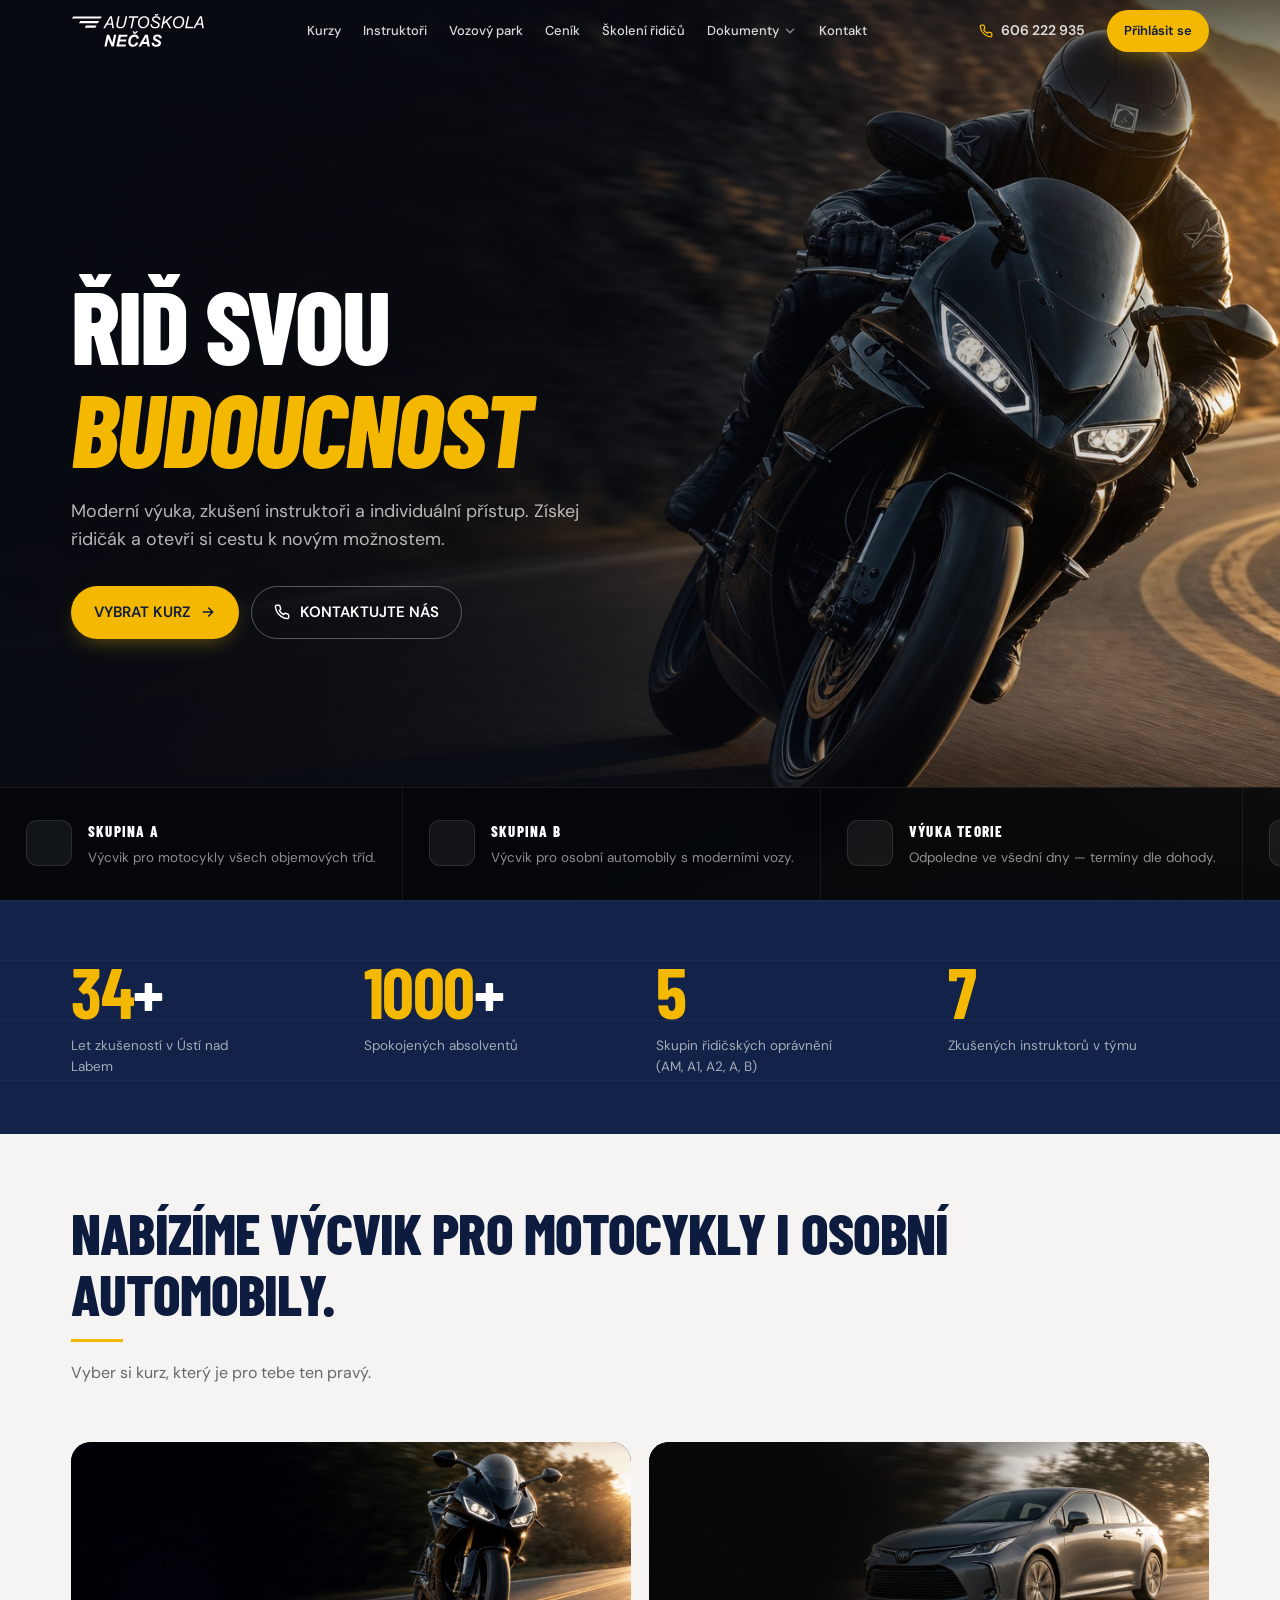
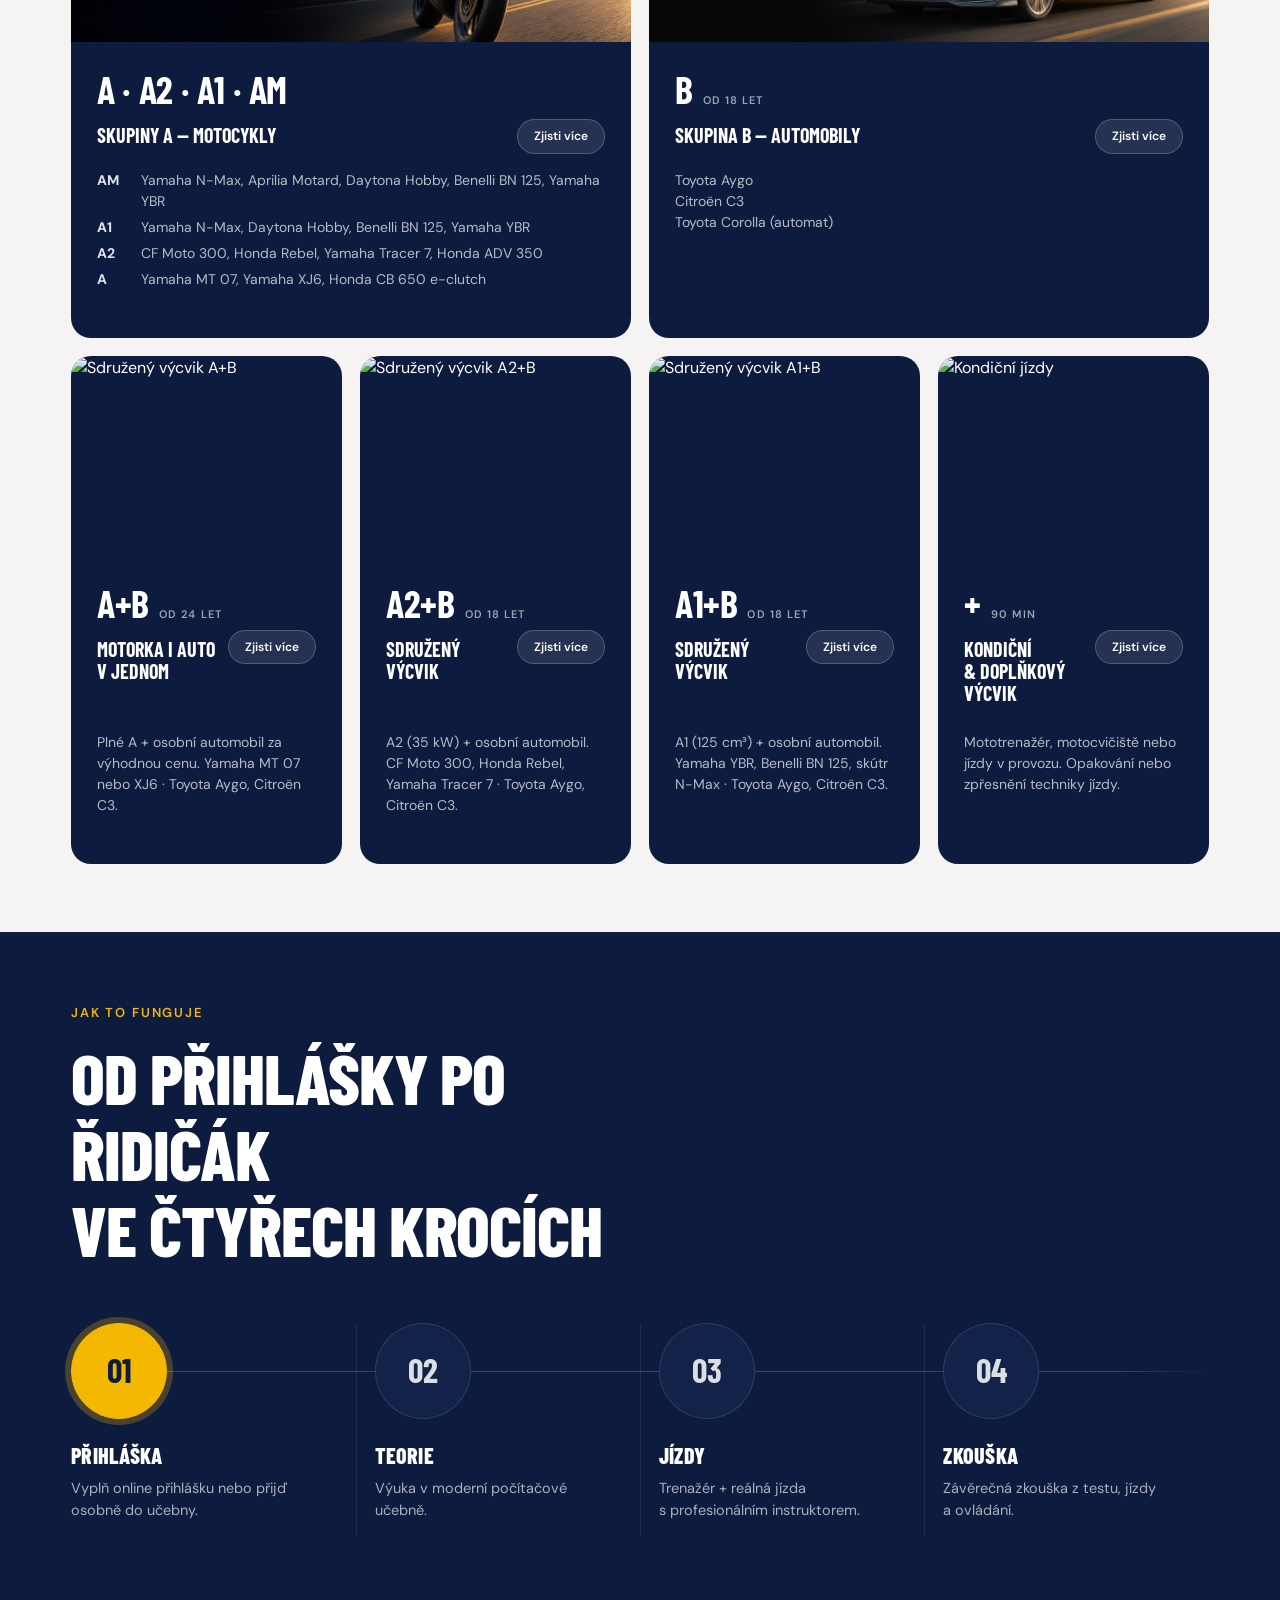
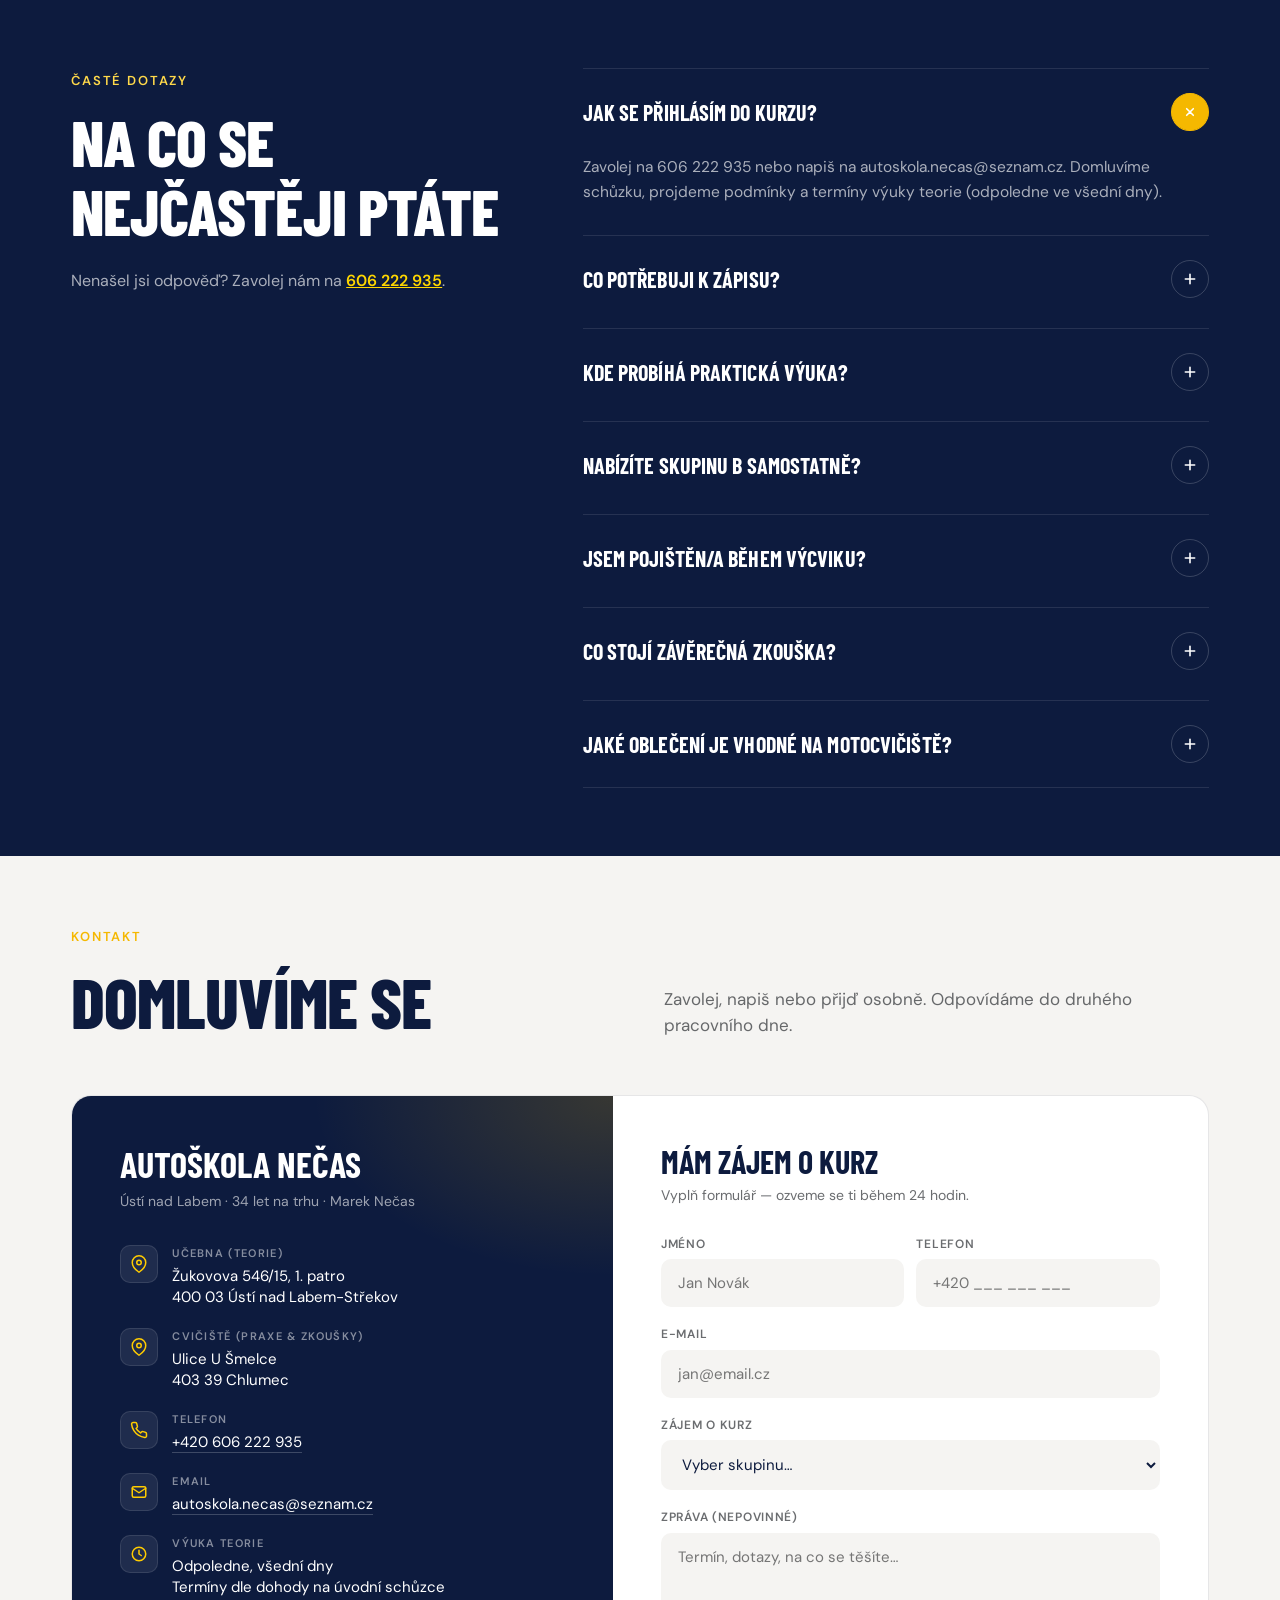
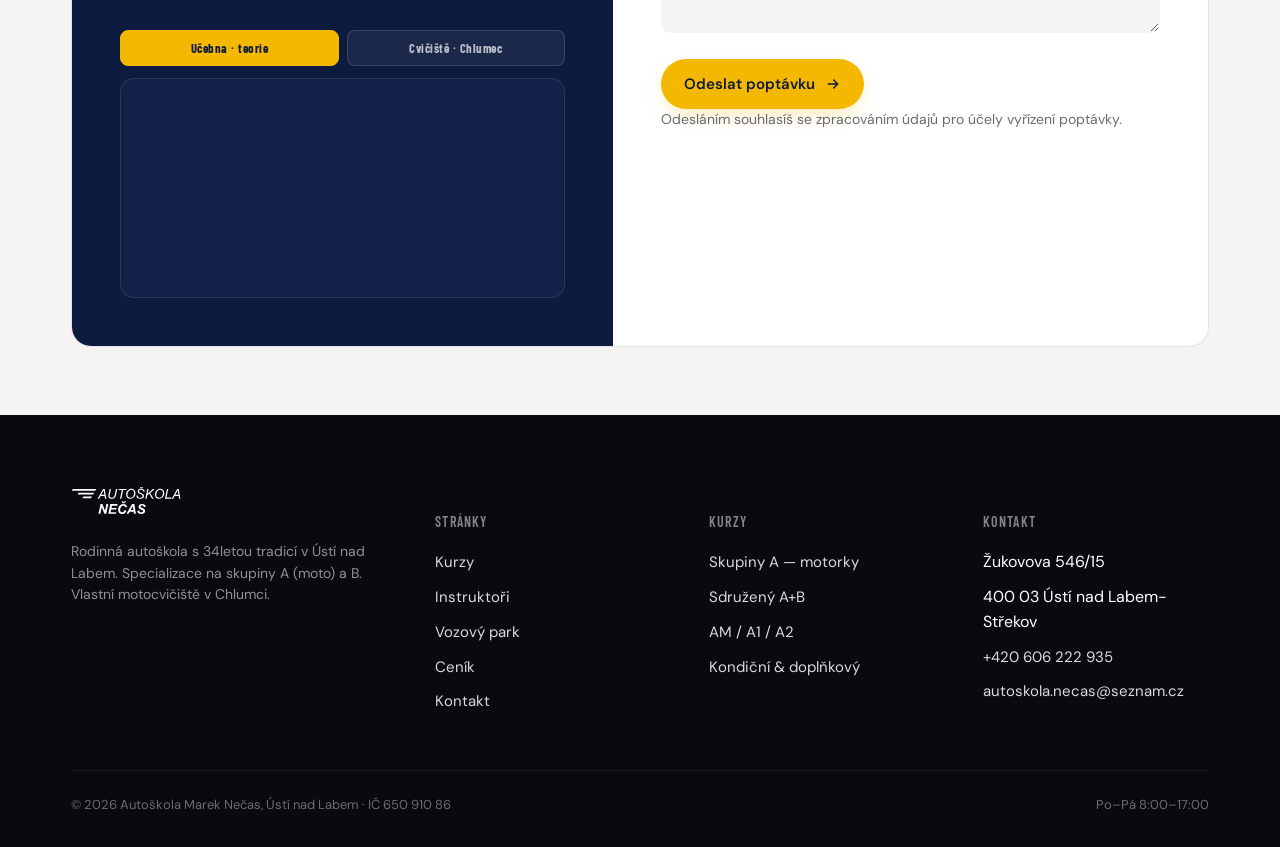
==== commit ef213bdf: "Update contact links and enhance map functionality in index.html; adjust course registration links i" ====
--- a/index.html
+++ b/index.html
@@ -523,11 +523,13 @@
 .contact__list .val{font-size:15px; line-height:1.4; color:#fff}
 .contact__list .val a{color:#fff; text-decoration:none; border-bottom:1px solid rgba(255,255,255,.2)}
 .contact__list .val a:hover{border-color:var(--red-2)}
-.contact__map{margin-top:32px; position:relative; height:160px; border-radius:var(--r-md); overflow:hidden; border:1px solid rgba(255,255,255,.10); background:linear-gradient(135deg, var(--ink-2), var(--ink-3))}
-.contact__map .roads{position:absolute; inset:0; background-image:linear-gradient(90deg, transparent 49%, rgba(255,255,255,.18) 49% 51%, transparent 51%), linear-gradient(0deg, transparent 49%, rgba(255,255,255,.10) 49% 51%, transparent 51%), linear-gradient(45deg, transparent 49.5%, rgba(255,255,255,.06) 49.5% 50.5%, transparent 50.5%)}
-.contact__map .pin{position:absolute; left:50%; top:50%; width:18px; height:18px; background:var(--red); border-radius:50% 50% 50% 0; transform:translate(-50%, -100%) rotate(-45deg); box-shadow:0 0 0 4px rgba(245,184,0,.35), 0 8px 16px rgba(0,0,0,.4)}
-.contact__map .pin::after{content:""; position:absolute; inset:5px; background:#fff; border-radius:50%}
-.contact__form{padding:48px}
+.contact__map-tabs{display:flex; gap:8px; margin-top:32px}
+.map-tab{flex:1; cursor:pointer; font-family:var(--f-display); font-weight:700; font-size:12.5px; letter-spacing:.04em; color:rgba(255,255,255,.7); background:rgba(255,255,255,.06); border:1px solid rgba(255,255,255,.14); border-radius:var(--r-sm); padding:9px 12px; transition:background .18s ease, color .18s ease, border-color .18s ease}
+.map-tab:hover{color:#fff; background:rgba(255,255,255,.12)}
+.map-tab.is-active{color:var(--ink); background:var(--red); border-color:var(--red)}
+.contact__map{margin-top:12px; position:relative; height:220px; border-radius:var(--r-md); overflow:hidden; border:1px solid rgba(255,255,255,.10); background:var(--ink-2)}
+.contact__map iframe{width:100%; height:100%; border:0; display:block; filter:grayscale(.2)}
+.contact__form{padding:48px; scroll-margin-top:calc(var(--nav-h) + 16px)}
 .contact__form h3{font-family:var(--f-display); font-size:32px; text-transform:uppercase; margin-bottom:6px}
 .contact__form > p{color:var(--muted); font-size:14px; margin:0 0 28px}
 .field{display:flex; flex-direction:column; gap:6px; margin-bottom:18px}
@@ -866,9 +868,12 @@
           <li><span class="ico"><svg viewBox="0 0 24 24" fill="none" stroke="currentColor" stroke-width="2" stroke-linecap="round" stroke-linejoin="round"><rect x="3" y="5" width="18" height="14" rx="2"/><path d="m3 7 9 6 9-6"/></svg></span><div><div class="lbl">Email</div><div class="val"><a href="mailto:autoskola.necas@seznam.cz">autoskola.necas@seznam.cz</a></div></div></li>
           <li><span class="ico"><svg viewBox="0 0 24 24" fill="none" stroke="currentColor" stroke-width="2" stroke-linecap="round" stroke-linejoin="round"><circle cx="12" cy="12" r="9"/><path d="M12 7v5l3 2"/></svg></span><div><div class="lbl">Výuka teorie</div><div class="val">Odpoledne, všední dny<br/>Termíny dle dohody na úvodní schůzce</div></div></li>
         </ul>
-        <div class="contact__map" aria-label="Mapa Žukovova, Ústí nad Labem-Střekov">
-          <div class="roads"></div>
-          <div class="pin"></div>
+        <div class="contact__map-tabs" role="tablist" aria-label="Vyber místo na mapě">
+          <button type="button" class="map-tab is-active" aria-pressed="true" data-src="https://maps.google.com/maps?q=%C5%BDukovova%20546%2F15%2C%20%C3%9Ast%C3%AD%20nad%20Labem-St%C5%99ekov&hl=cs&z=16&output=embed">Učebna · teorie</button>
+          <button type="button" class="map-tab" aria-pressed="false" data-src="https://maps.google.com/maps?q=U%20%C5%A0melce%2C%20403%2039%20Chlumec&hl=cs&z=15&output=embed">Cvičiště · Chlumec</button>
+        </div>
+        <div class="contact__map">
+          <iframe id="contactMap" title="Mapa — Autoškola Nečas" src="https://maps.google.com/maps?q=%C5%BDukovova%20546%2F15%2C%20%C3%9Ast%C3%AD%20nad%20Labem-St%C5%99ekov&hl=cs&z=16&output=embed" loading="lazy" referrerpolicy="no-referrer-when-downgrade"></iframe>
         </div>
       </div>
       <form class="contact__form" id="contactForm" novalidate>
@@ -998,10 +1003,32 @@
     const sel = document.getElementById('f-course');
     if (optTxt && sel) {
       Array.from(sel.options).forEach(o => { o.selected = o.text === optTxt; });
-      const kontaktSec = document.getElementById('kontakt');
-      if (kontaktSec) setTimeout(() => kontaktSec.scrollIntoView({behavior:'smooth', block:'start'}), 150);
+      const target = document.getElementById('contactForm') || document.getElementById('kontakt');
+      if (target) {
+        const doScroll = () => {
+          const navH = parseInt(getComputedStyle(document.documentElement).getPropertyValue('--nav-h')) || 63;
+          const y = target.getBoundingClientRect().top + window.pageYOffset - (navH + 16);
+          window.scrollTo({ top: y, behavior: 'smooth' });
+        };
+        // Wait for full load so images above the form have their final height
+        if (document.readyState === 'complete') setTimeout(doScroll, 120);
+        else window.addEventListener('load', () => setTimeout(doScroll, 150));
+      }
     }
   }
+
+  // Map location toggle (Učebna / Cvičiště)
+  const mapFrame = document.getElementById('contactMap');
+  const mapTabs = document.querySelectorAll('.map-tab');
+  mapTabs.forEach(tab => {
+    tab.addEventListener('click', function() {
+      if (tab.classList.contains('is-active')) return;
+      mapTabs.forEach(t => { t.classList.remove('is-active'); t.setAttribute('aria-pressed', 'false'); });
+      tab.classList.add('is-active');
+      tab.setAttribute('aria-pressed', 'true');
+      if (mapFrame) mapFrame.src = tab.dataset.src;
+    });
+  });
 })();
 </script>
 </body>
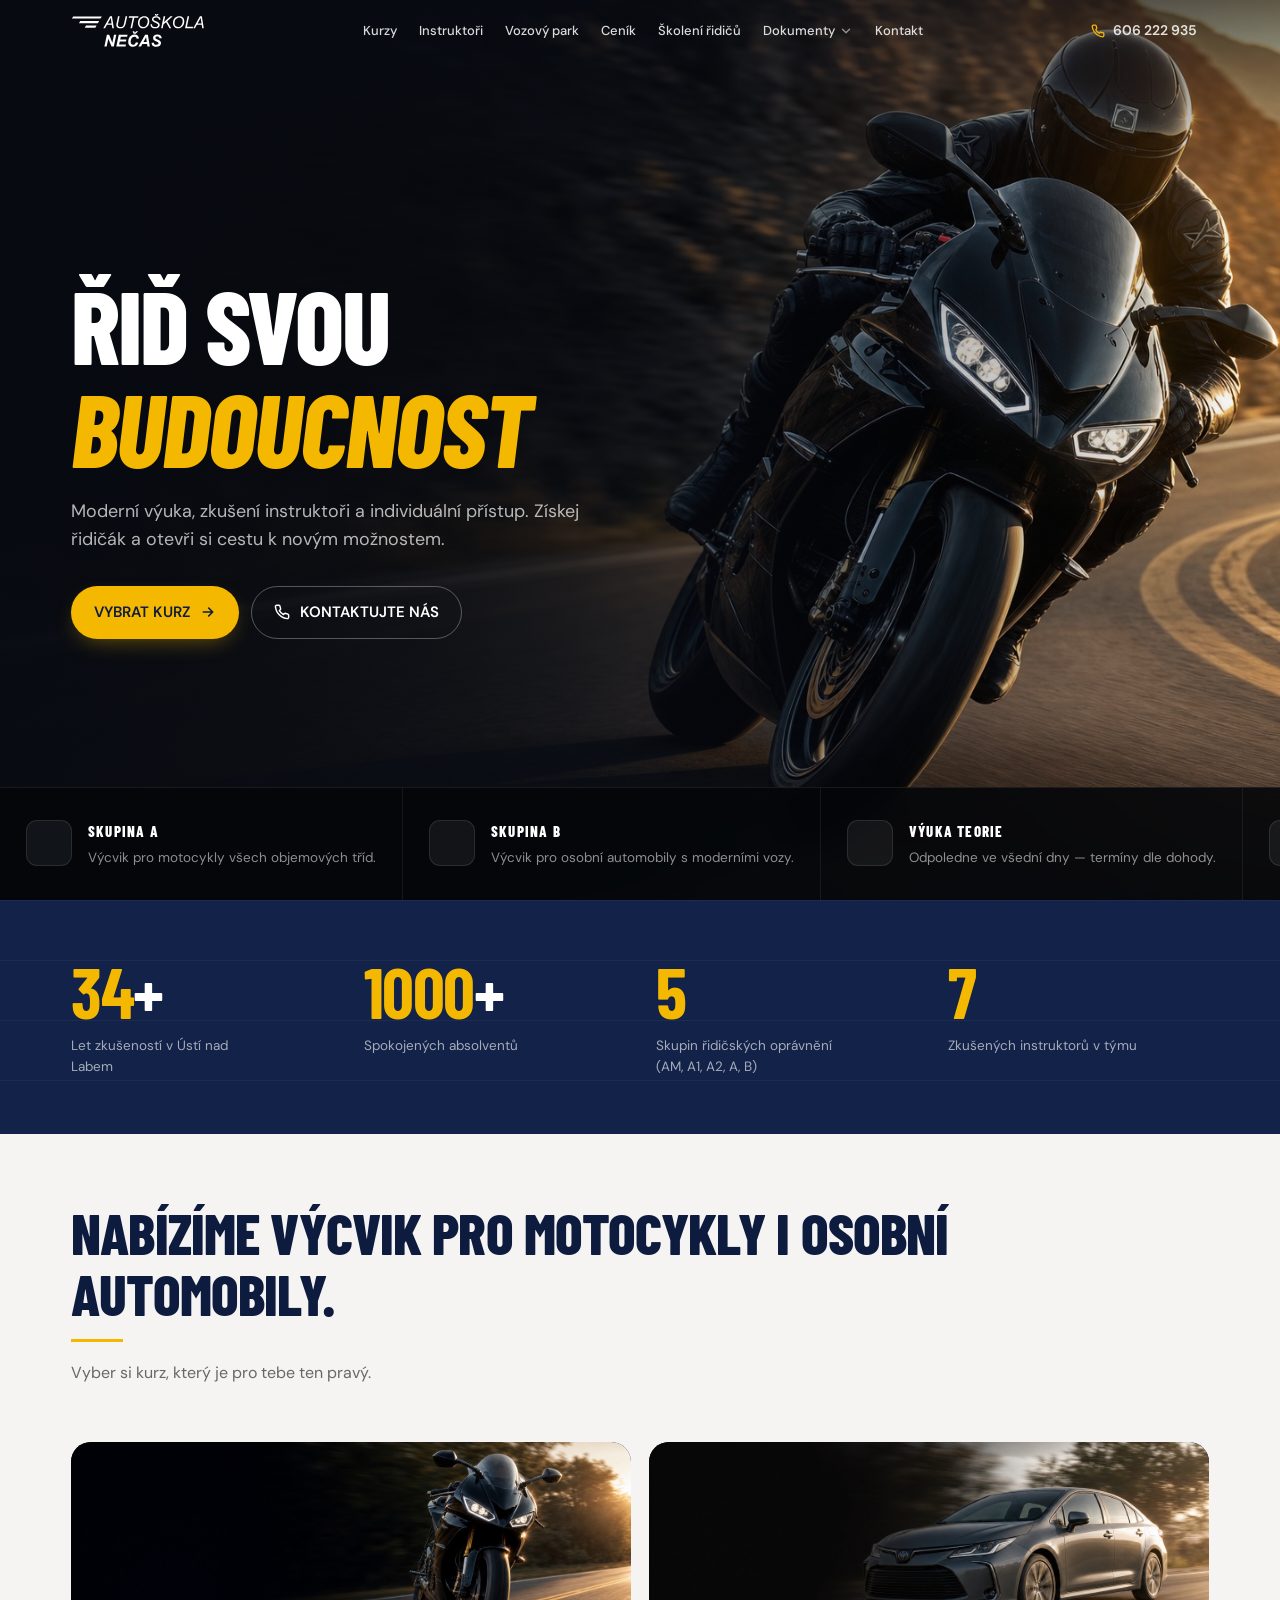
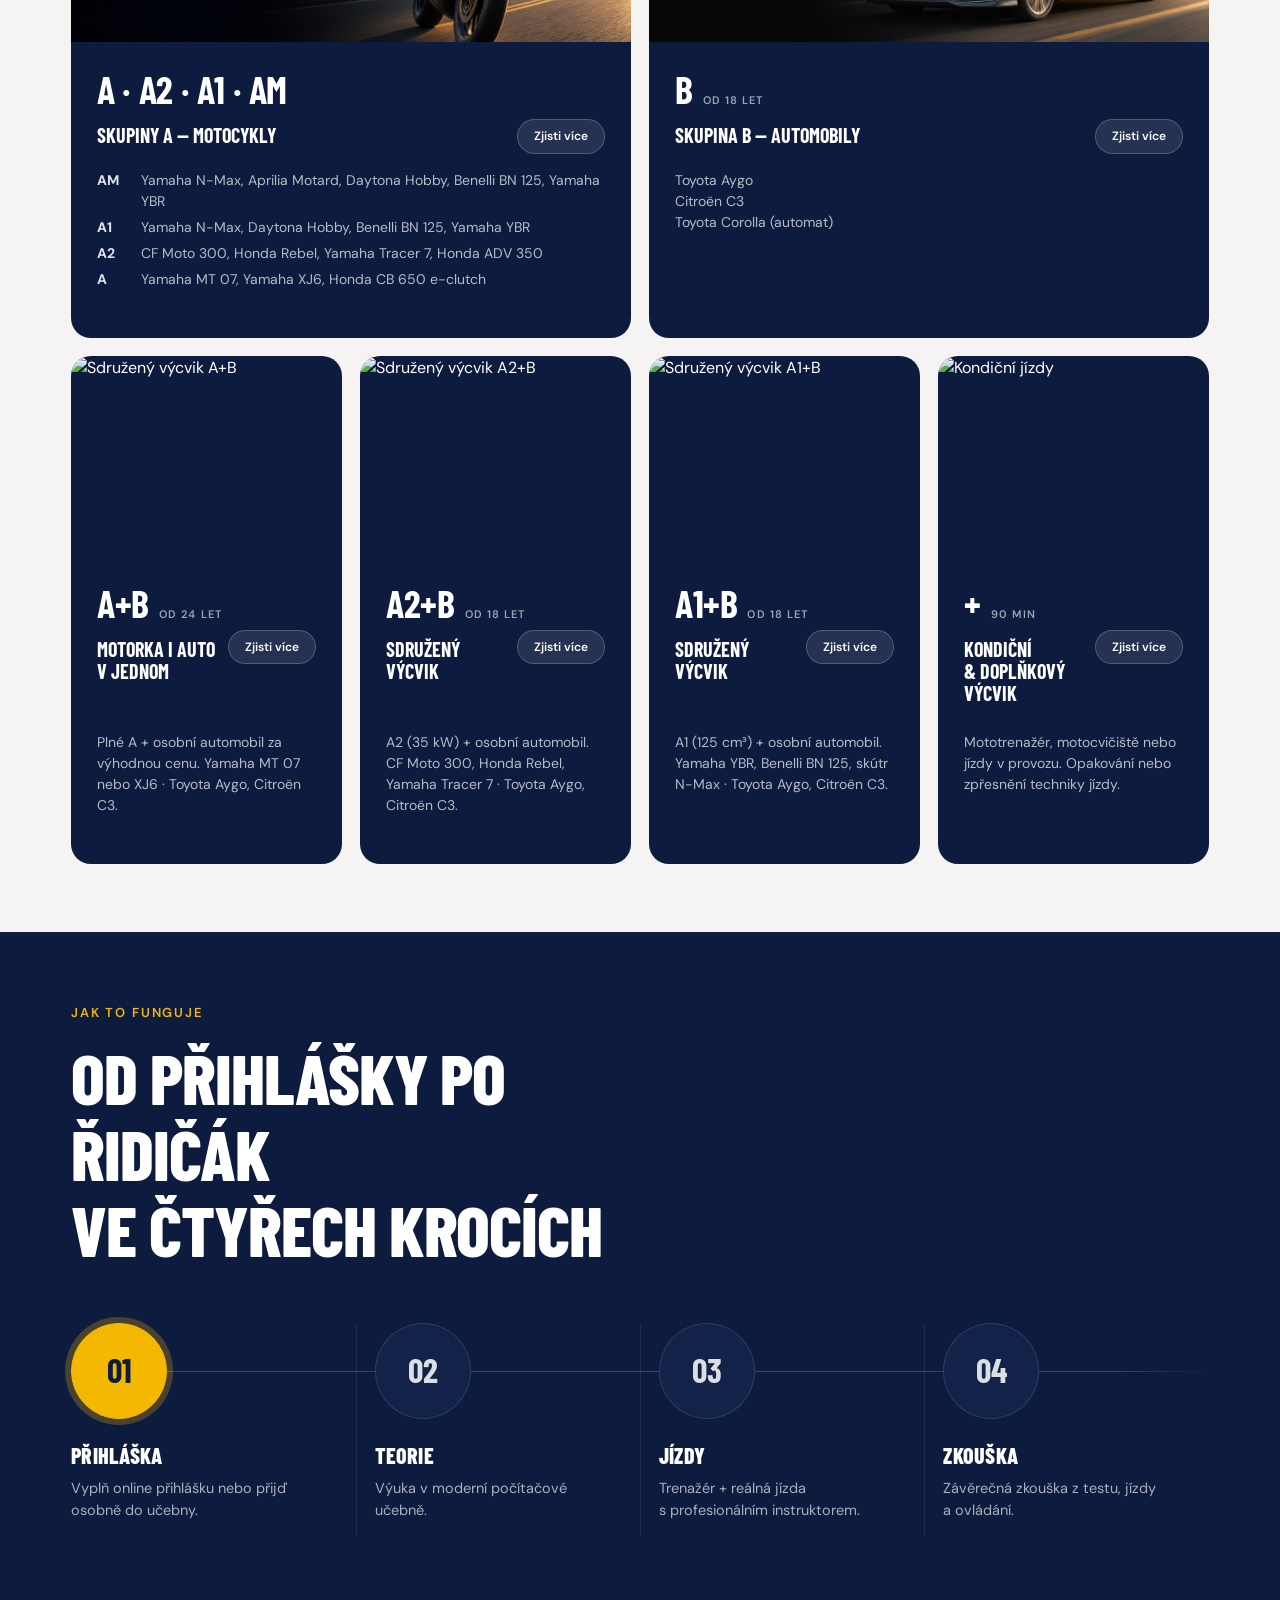
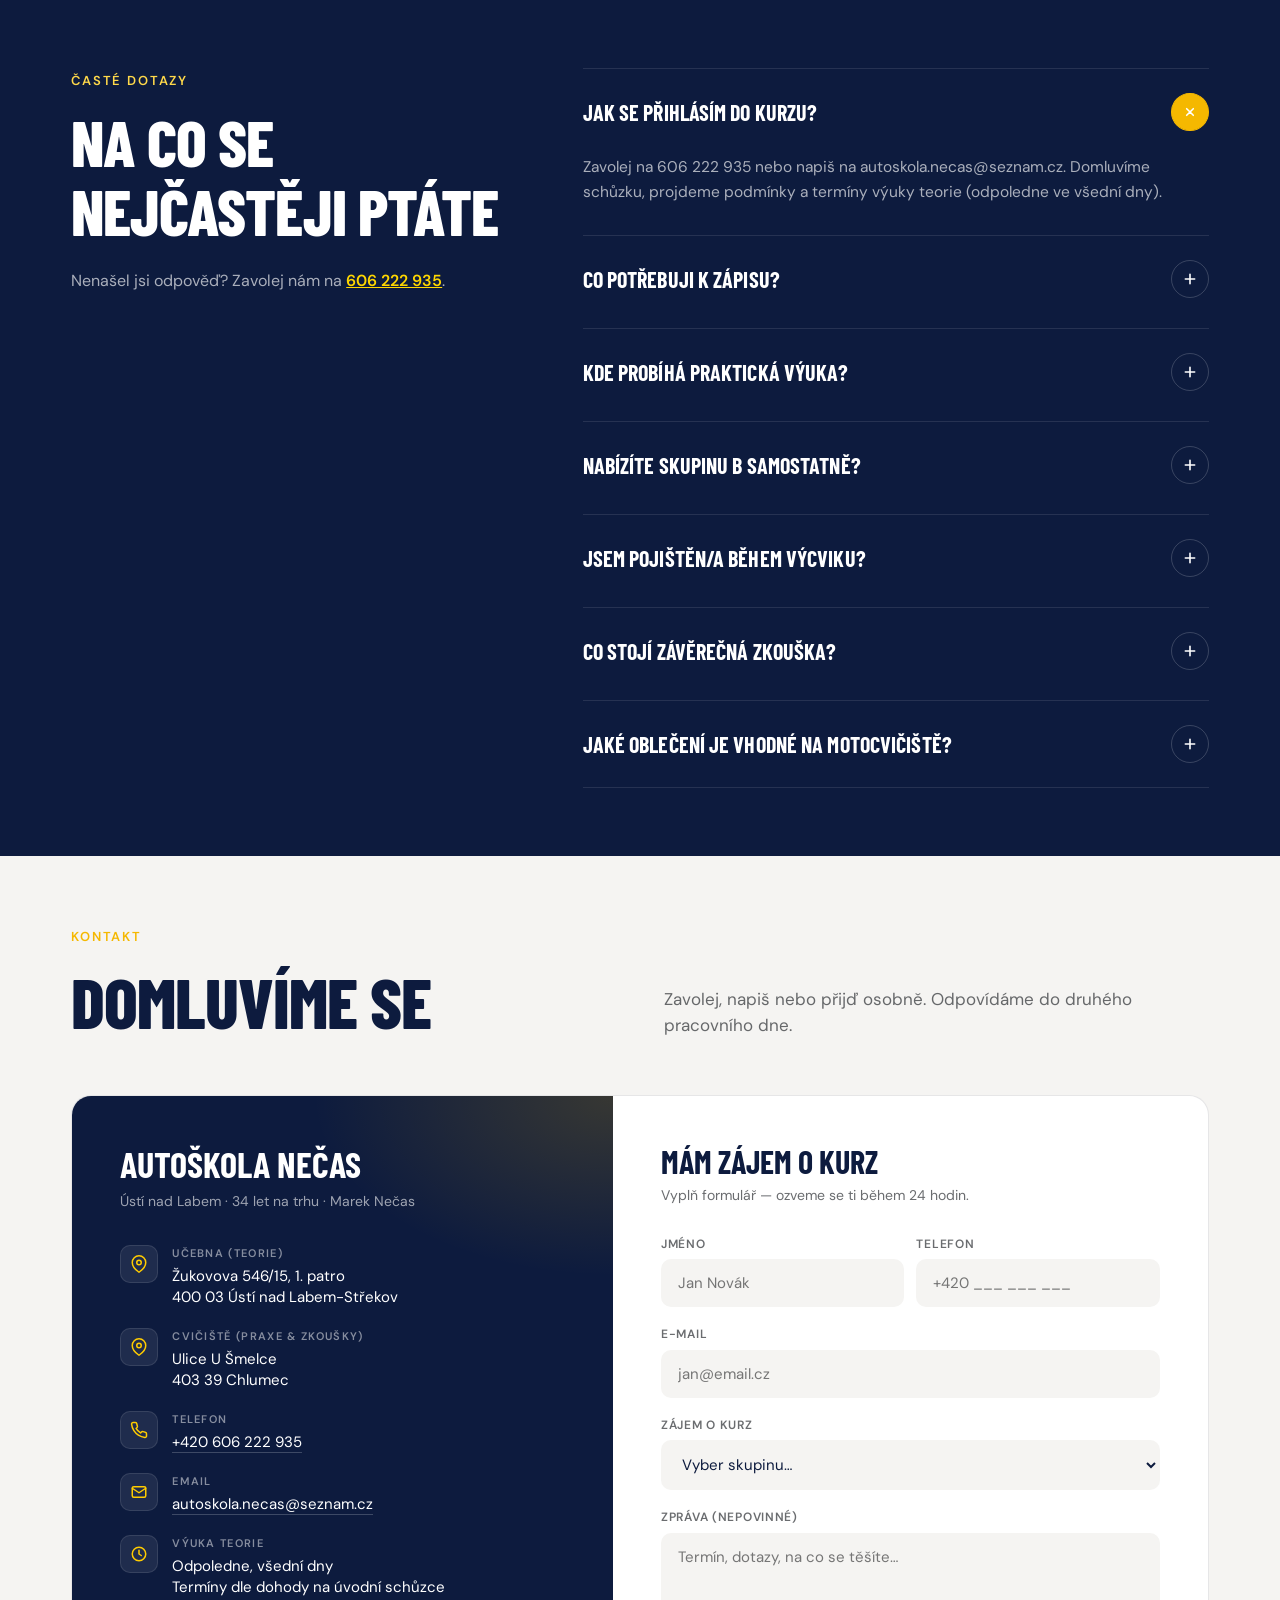
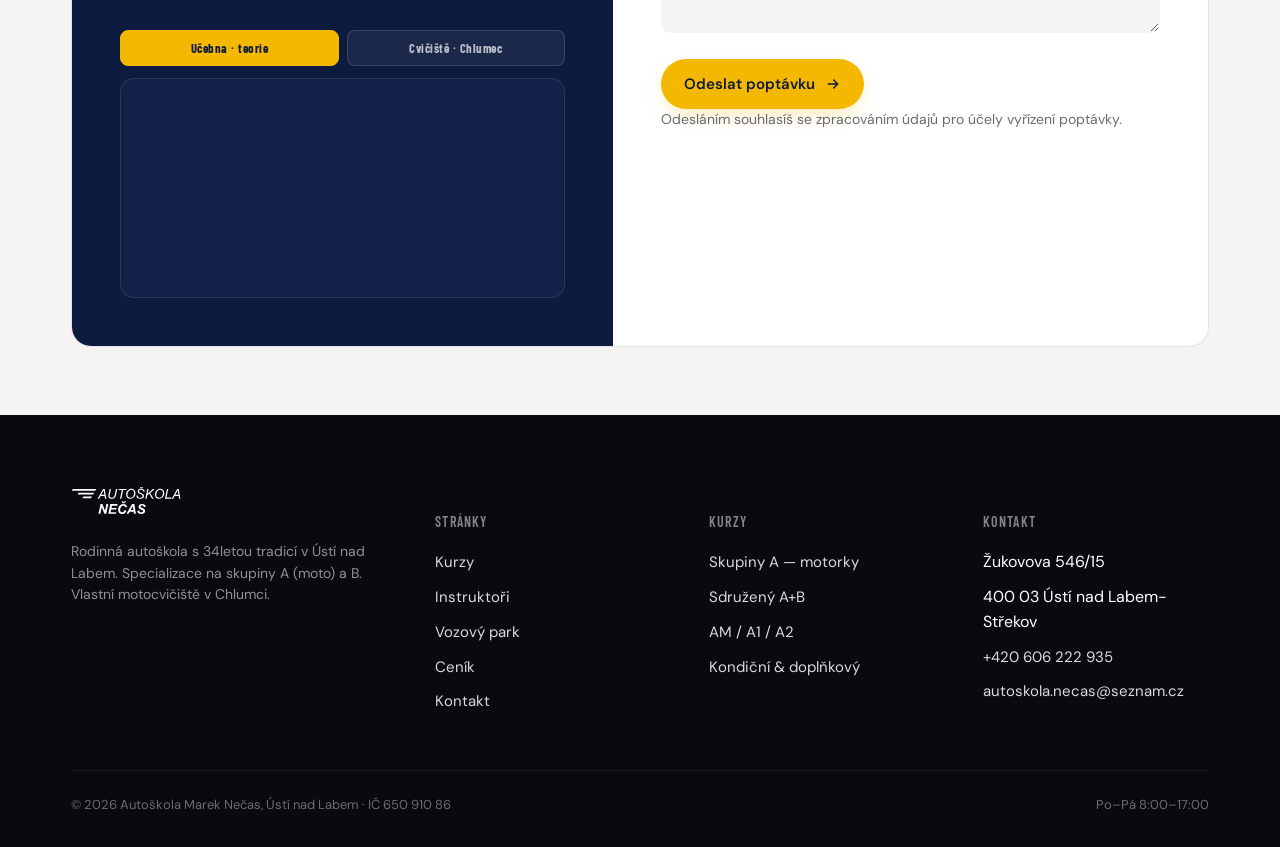
==== commit 21f3a31c: "Enhance page hero styles and update image gallery in multiple HTML files" ====
--- a/index.html
+++ b/index.html
@@ -528,7 +528,7 @@
 .map-tab:hover{color:#fff; background:rgba(255,255,255,.12)}
 .map-tab.is-active{color:var(--ink); background:var(--red); border-color:var(--red)}
 .contact__map{margin-top:12px; position:relative; height:220px; border-radius:var(--r-md); overflow:hidden; border:1px solid rgba(255,255,255,.10); background:var(--ink-2)}
-.contact__map iframe{width:100%; height:100%; border:0; display:block; filter:grayscale(.2)}
+.contact__map iframe{width:100%; height:100%; border:0; display:block}
 .contact__form{padding:48px; scroll-margin-top:calc(var(--nav-h) + 16px)}
 .contact__form h3{font-family:var(--f-display); font-size:32px; text-transform:uppercase; margin-bottom:6px}
 .contact__form > p{color:var(--muted); font-size:14px; margin:0 0 28px}
@@ -542,7 +542,7 @@
 .field.is-error input, .field.is-error select, .field.is-error textarea{border-color:#E6A000; background:rgba(245,184,0,.07)}
 .form-note{color:var(--muted); font-size:12px; margin-top:14px}
 .contact__form button{margin-top:8px}
-.form-success{background:#0F1117; color:#fff; padding:28px; border-radius:var(--r-md); text-align:center}
+.form-success{background:#0F1117; color:#fff; padding:48px; border-radius:0; display:flex; flex-direction:column; align-items:center; justify-content:center; text-align:center}
 .form-success svg{width:48px; height:48px; color:#3FE07F; margin:0 auto 16px}
 .form-success h4{font-family:var(--f-display); font-size:24px; text-transform:uppercase; margin-bottom:8px}
 .form-success p{color:rgba(255,255,255,.65); font-size:14px; margin:0}
@@ -589,7 +589,6 @@
         <svg viewBox="0 0 24 24" fill="none" stroke="currentColor" stroke-width="2.2" stroke-linecap="round" stroke-linejoin="round"><path d="M22 16.92v3a2 2 0 0 1-2.18 2 19.79 19.79 0 0 1-8.63-3.07 19.5 19.5 0 0 1-6-6A19.79 19.79 0 0 1 2.12 4.18 2 2 0 0 1 4.11 2h3a2 2 0 0 1 2 1.72c.13.96.37 1.9.72 2.81a2 2 0 0 1-.45 2.11L8.09 9.91a16 16 0 0 0 6 6l1.27-1.27a2 2 0 0 1 2.11-.45c.91.35 1.85.59 2.81.72A2 2 0 0 1 22 16.92z"/></svg>
         606 222 935
       </a>
-      <a href="#kontakt" class="btn btn--primary btn--sm">Přihlásit se</a>
       <button class="nav__burger" id="burgerBtn" aria-label="Menu">
         <svg viewBox="0 0 24 24" fill="none" stroke="currentColor" stroke-width="2" stroke-linecap="round"><path d="M4 7h16M4 12h16M4 17h16"/></svg>
       </button>
@@ -869,11 +868,11 @@
           <li><span class="ico"><svg viewBox="0 0 24 24" fill="none" stroke="currentColor" stroke-width="2" stroke-linecap="round" stroke-linejoin="round"><circle cx="12" cy="12" r="9"/><path d="M12 7v5l3 2"/></svg></span><div><div class="lbl">Výuka teorie</div><div class="val">Odpoledne, všední dny<br/>Termíny dle dohody na úvodní schůzce</div></div></li>
         </ul>
         <div class="contact__map-tabs" role="tablist" aria-label="Vyber místo na mapě">
-          <button type="button" class="map-tab is-active" aria-pressed="true" data-src="https://maps.google.com/maps?q=%C5%BDukovova%20546%2F15%2C%20%C3%9Ast%C3%AD%20nad%20Labem-St%C5%99ekov&hl=cs&z=16&output=embed">Učebna · teorie</button>
-          <button type="button" class="map-tab" aria-pressed="false" data-src="https://maps.google.com/maps?q=U%20%C5%A0melce%2C%20403%2039%20Chlumec&hl=cs&z=15&output=embed">Cvičiště · Chlumec</button>
+          <button type="button" class="map-tab is-active" aria-pressed="true" data-src="https://maps.google.com/maps?q=%C5%BDukovova%20546%2F15%2C%20%C3%9Ast%C3%AD%20nad%20Labem-St%C5%99ekov&hl=cs&z=17&t=k&output=embed">Učebna · teorie</button>
+          <button type="button" class="map-tab" aria-pressed="false" data-src="https://maps.google.com/maps?q=50.692647,13.944157&hl=cs&z=17&t=k&output=embed">Cvičiště · Chlumec</button>
         </div>
         <div class="contact__map">
-          <iframe id="contactMap" title="Mapa — Autoškola Nečas" src="https://maps.google.com/maps?q=%C5%BDukovova%20546%2F15%2C%20%C3%9Ast%C3%AD%20nad%20Labem-St%C5%99ekov&hl=cs&z=16&output=embed" loading="lazy" referrerpolicy="no-referrer-when-downgrade"></iframe>
+          <iframe id="contactMap" title="Mapa — Autoškola Nečas" src="https://maps.google.com/maps?q=%C5%BDukovova%20546%2F15%2C%20%C3%9Ast%C3%AD%20nad%20Labem-St%C5%99ekov&hl=cs&z=17&t=k&output=embed" loading="lazy" referrerpolicy="no-referrer-when-downgrade"></iframe>
         </div>
       </div>
       <form class="contact__form" id="contactForm" novalidate>
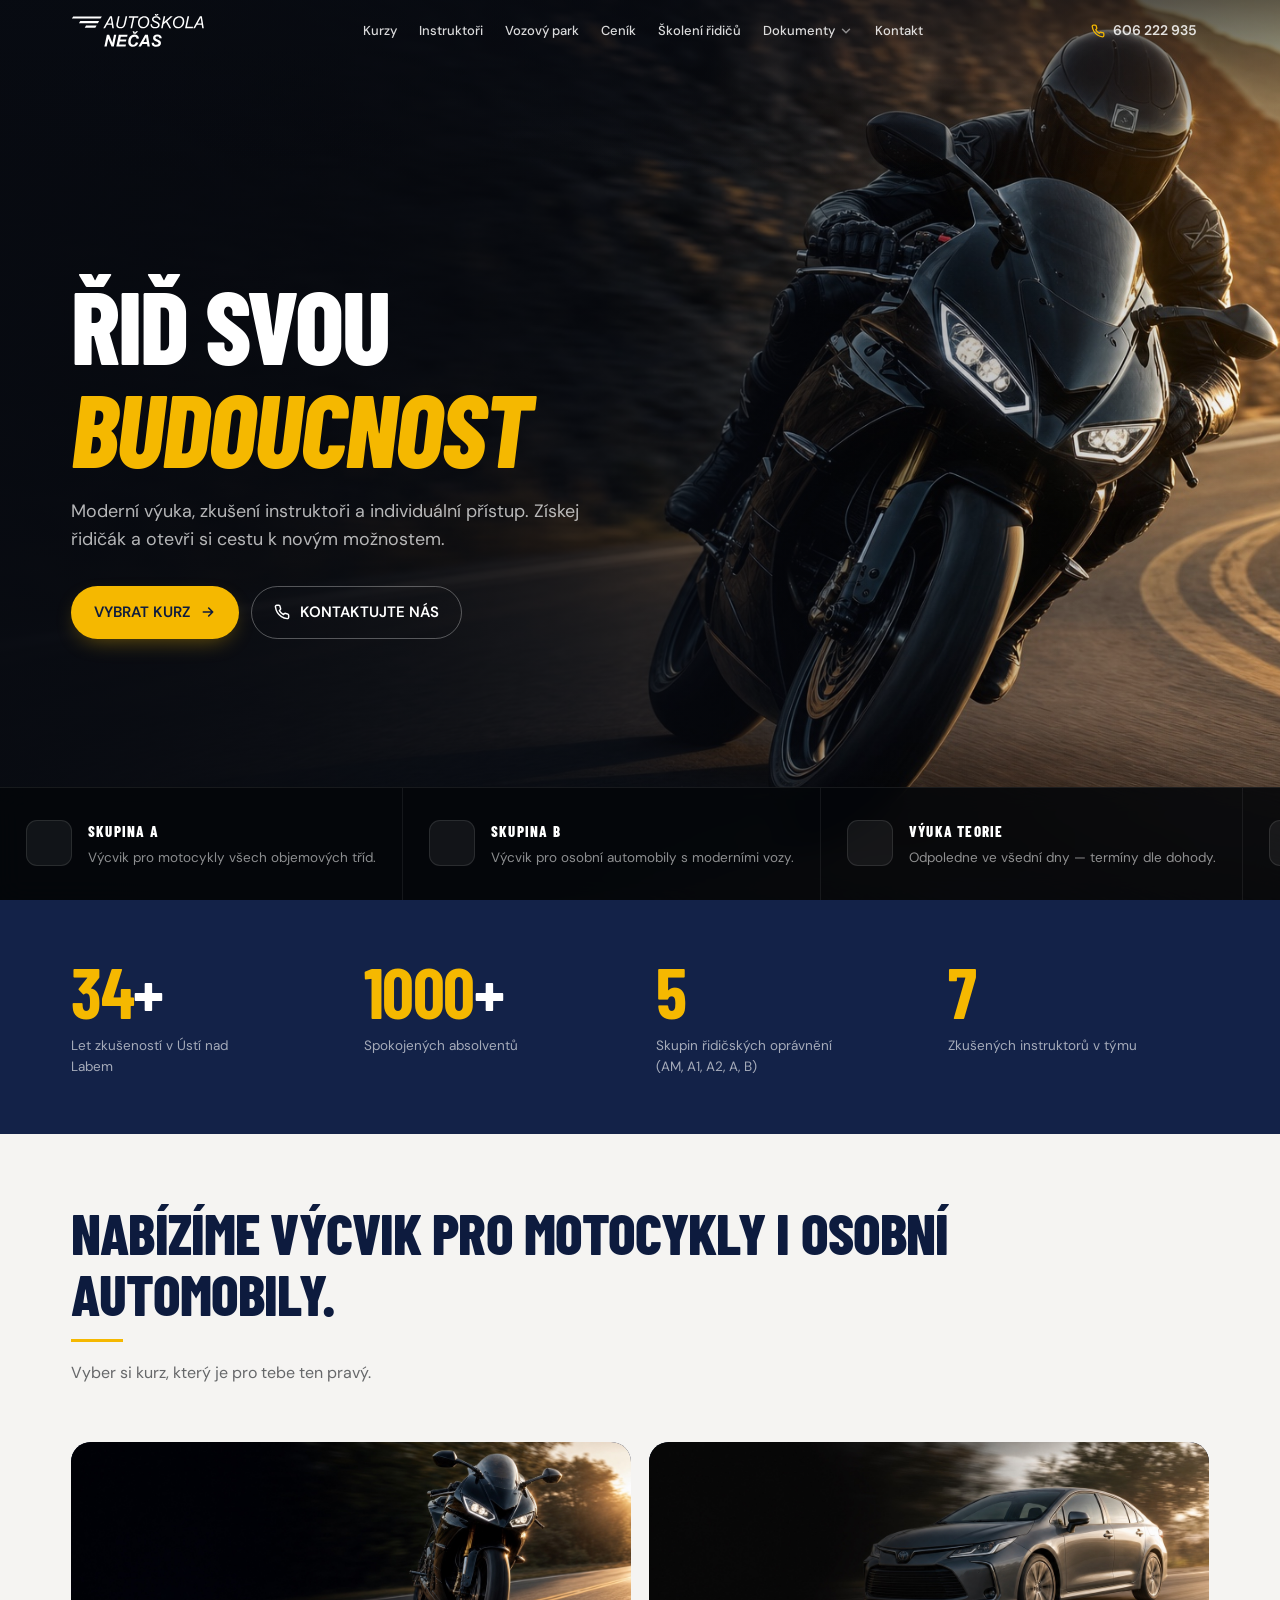
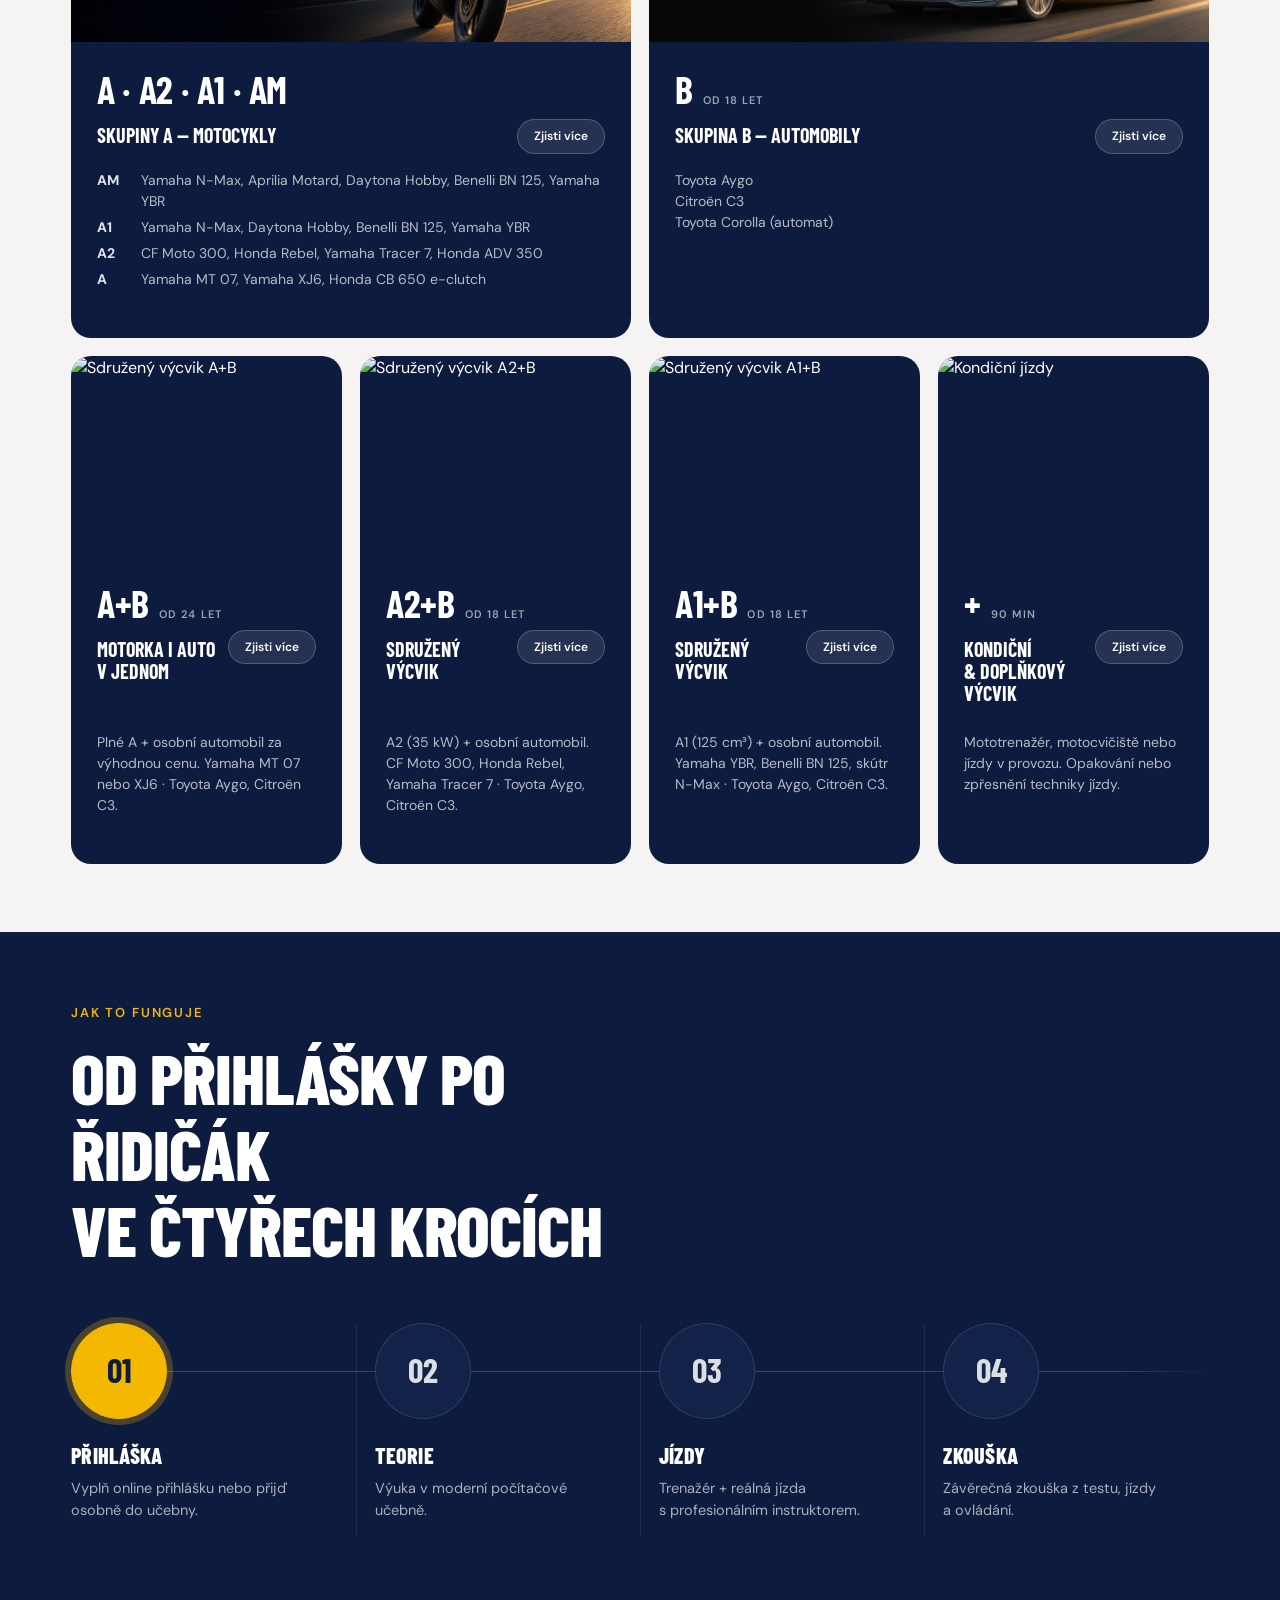
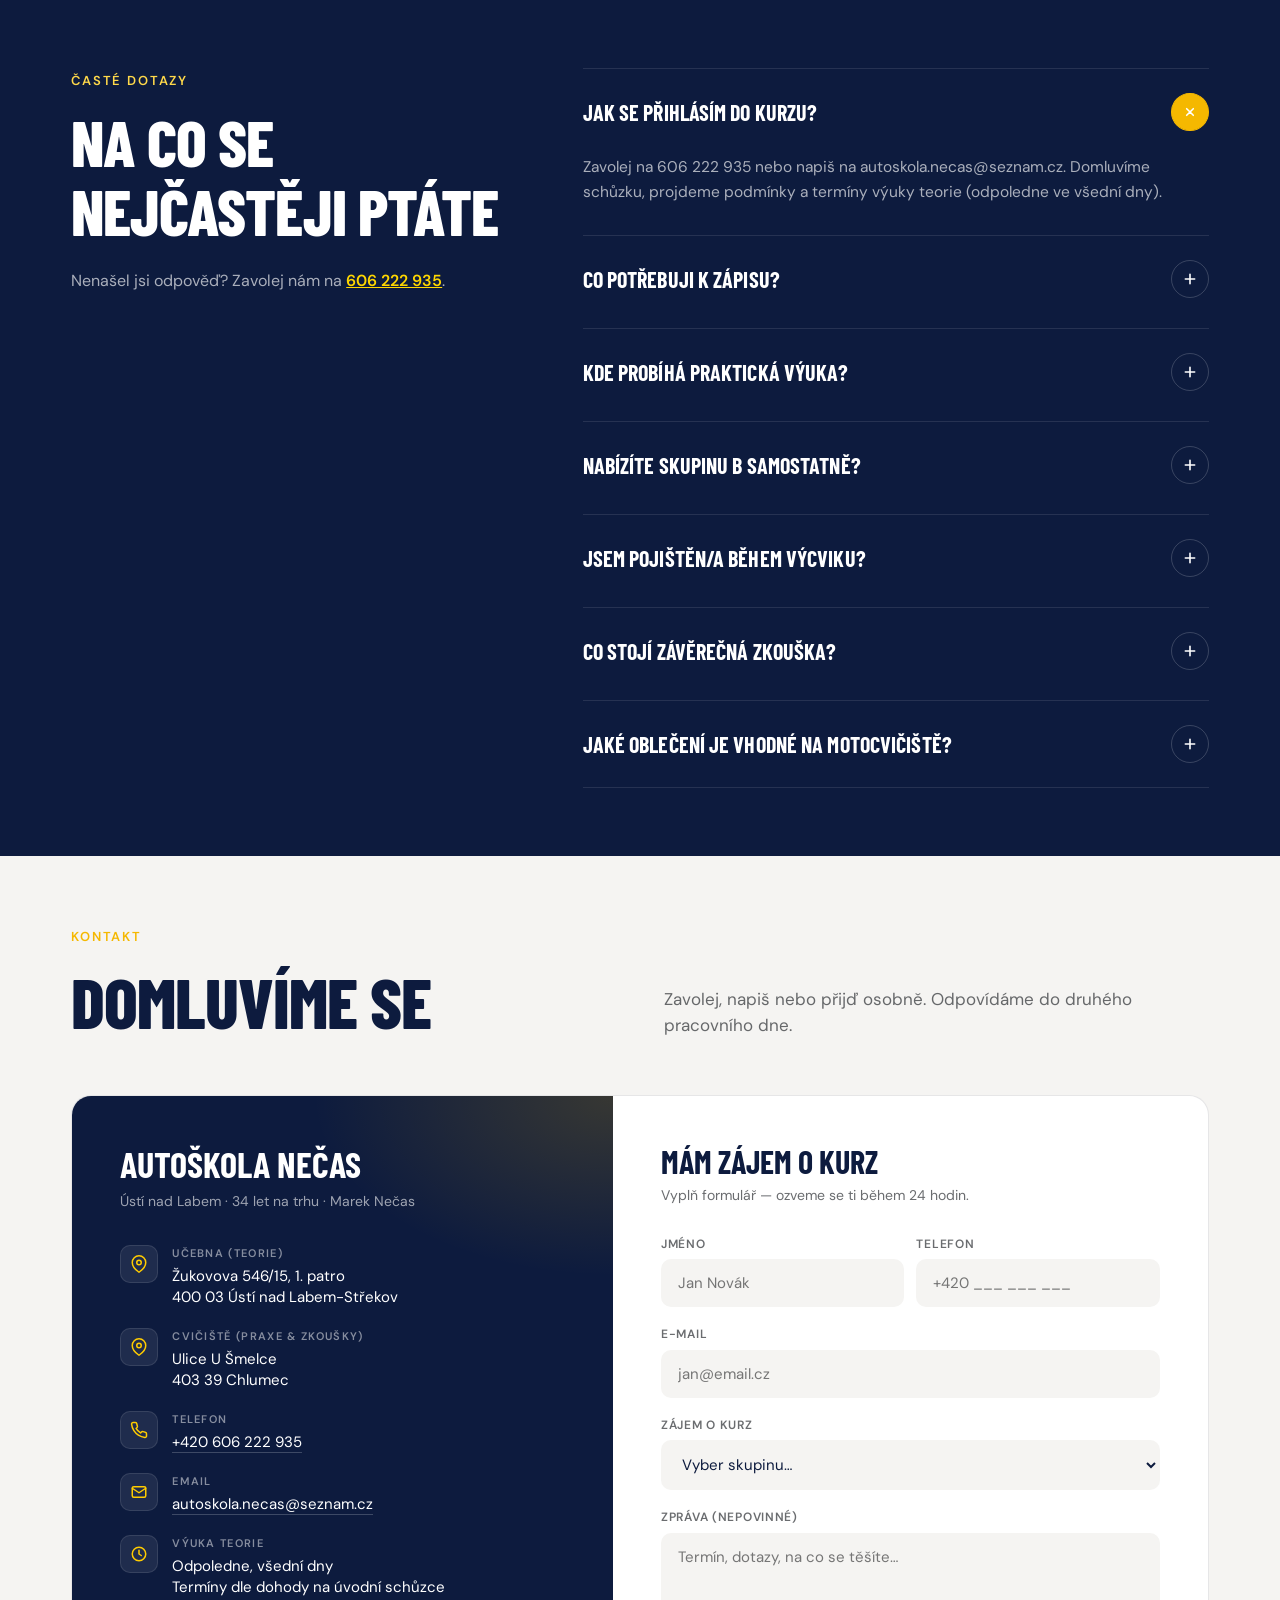
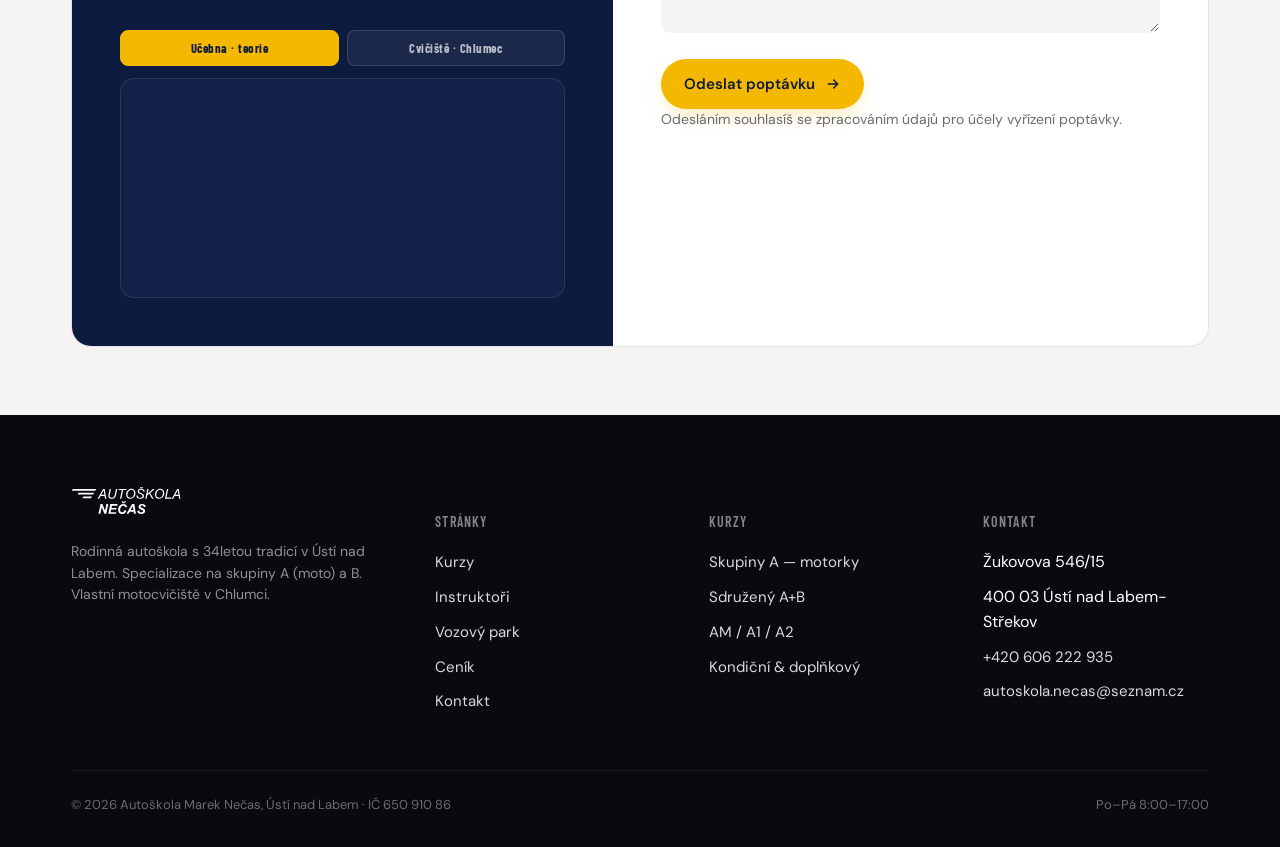
==== commit 14fff2d9: "Remove unused gradient background from stats section" ====
--- a/index.html
+++ b/index.html
@@ -3,6 +3,11 @@
 <head>
 <meta charset="utf-8" />
 <meta name="viewport" content="width=device-width,initial-scale=1" />
+<link rel="icon" href="favicon.ico" sizes="48x48 32x32 16x16">
+<link rel="icon" href="favicon.svg" type="image/svg+xml">
+<link rel="icon" type="image/png" sizes="48x48" href="favicon-48.png">
+<link rel="icon" type="image/png" sizes="32x32" href="favicon-32.png">
+<link rel="apple-touch-icon" href="apple-touch-icon.png">
 <title>Autoškola Nečas Ústí nad Labem — Získej řidičák s jistotou</title>
 <meta name="description" content="Autoškola Marek Nečas v Ústí nad Labem. 34+ let tradice, specializace na skupiny A (moto) a B. Vlastní motocvičiště v Chlumci. Tel: 606 222 935." />
 <link rel="canonical" href="https://www.autoskolanecas.cz/" />
@@ -332,7 +337,6 @@
 
 /* STATS */
 .stats{background:var(--ink-2); color:#fff; padding:48px 0; position:relative; overflow:hidden}
-.stats::before{content:""; position:absolute; inset:0; background-image:linear-gradient(rgba(255,255,255,.04) 1px, transparent 1px); background-size:100% 60px; pointer-events:none}
 .stats__grid{position:relative; display:grid; grid-template-columns:repeat(4, 1fr); gap:32px}
 .stat{padding:8px 0}
 .stat__num{font-family:var(--f-display); font-weight:700; font-size:clamp(48px, 5.5vw, 72px); line-height:1; color:var(--red); letter-spacing:-.02em}
@@ -933,6 +937,12 @@
 
 
 <!-- Scripts -->
+<script type="text/javascript" src="https://cdn.jsdelivr.net/npm/@emailjs/browser@4/dist/email.min.js"></script>
+<script type="text/javascript">
+  (function () {
+    emailjs.init({ publicKey: "HNCCRyj8jD7fUV6sC", blockHeadless: true });
+  })();
+</script>
 <script src="js/app.js" defer></script>
 <script>
 /* Page-specific JS — contact form, course card links, URL param */
@@ -950,13 +960,31 @@
       });
       if (!valid) return;
       const data = Object.fromEntries(new FormData(form).entries());
-      const success = document.createElement('div');
-      success.className = 'form-success';
-      success.innerHTML = `
-        <svg viewBox="0 0 24 24" fill="none" stroke="currentColor" stroke-width="2.2" stroke-linecap="round" stroke-linejoin="round"><circle cx="12" cy="12" r="10"/><path d="m9 12 2 2 4-4"/></svg>
-        <h4>Děkujeme, ${data.name ? data.name.split(' ')[0] : ''}!</h4>
-        <p>Tvoji poptávku máme. Ozveme se ti během 24 hodin na ${data.phone || data.email}.</p>`;
-      form.replaceWith(success);
+      const submitBtn = form.querySelector('button[type="submit"]');
+      const btnOriginal = submitBtn.innerHTML;
+      submitBtn.disabled = true;
+      submitBtn.innerHTML = 'Odesílání…';
+      emailjs.send('service_o2tt8pj', 'template_2bqt3u5', {
+        name:      data.name,
+        phone:     data.phone,
+        phone_raw: data.phone.replace(/\s/g, ''),
+        email:     data.email,
+        course:    data.course,
+        message:   data.message || 'Zákazník nevyplnil zprávu.',
+        sent_at:   new Date().toLocaleString('cs-CZ', { dateStyle: 'short', timeStyle: 'short' }),
+      }).then(function () {
+        const success = document.createElement('div');
+        success.className = 'form-success';
+        success.innerHTML = `
+          <svg viewBox="0 0 24 24" fill="none" stroke="currentColor" stroke-width="2.2" stroke-linecap="round" stroke-linejoin="round"><circle cx="12" cy="12" r="10"/><path d="m9 12 2 2 4-4"/></svg>
+          <h4>Děkujeme, ${data.name ? data.name.split(' ')[0] : ''}!</h4>
+          <p>Tvoji poptávku máme. Ozveme se ti během 24 hodin na ${data.phone || data.email}.</p>`;
+        form.replaceWith(success);
+      }, function (error) {
+        submitBtn.disabled = false;
+        submitBtn.innerHTML = btnOriginal;
+        alert('Při odesílání došlo k chybě: ' + (error.text || JSON.stringify(error)));
+      });
     });
     form.querySelectorAll('input, select, textarea').forEach(f => {
       f.addEventListener('input', () => f.closest('.field')?.classList.remove('is-error'));
